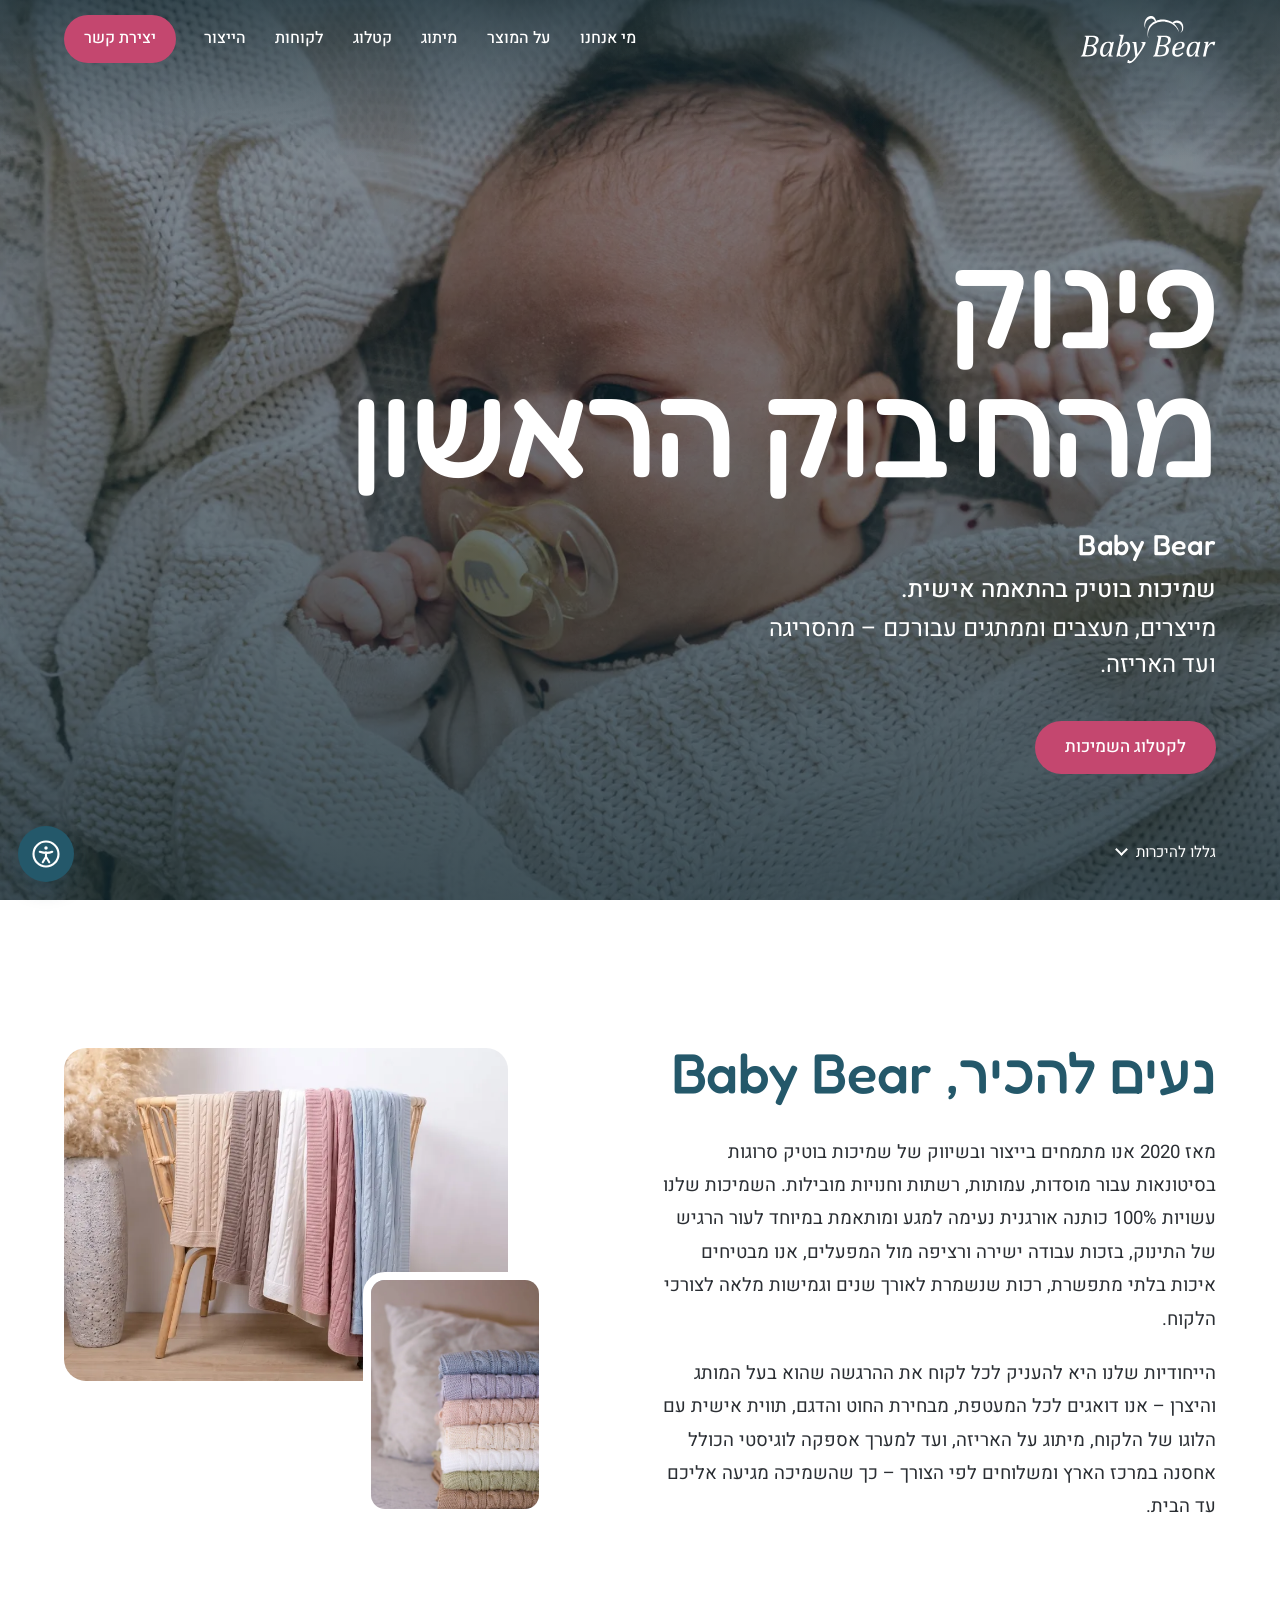
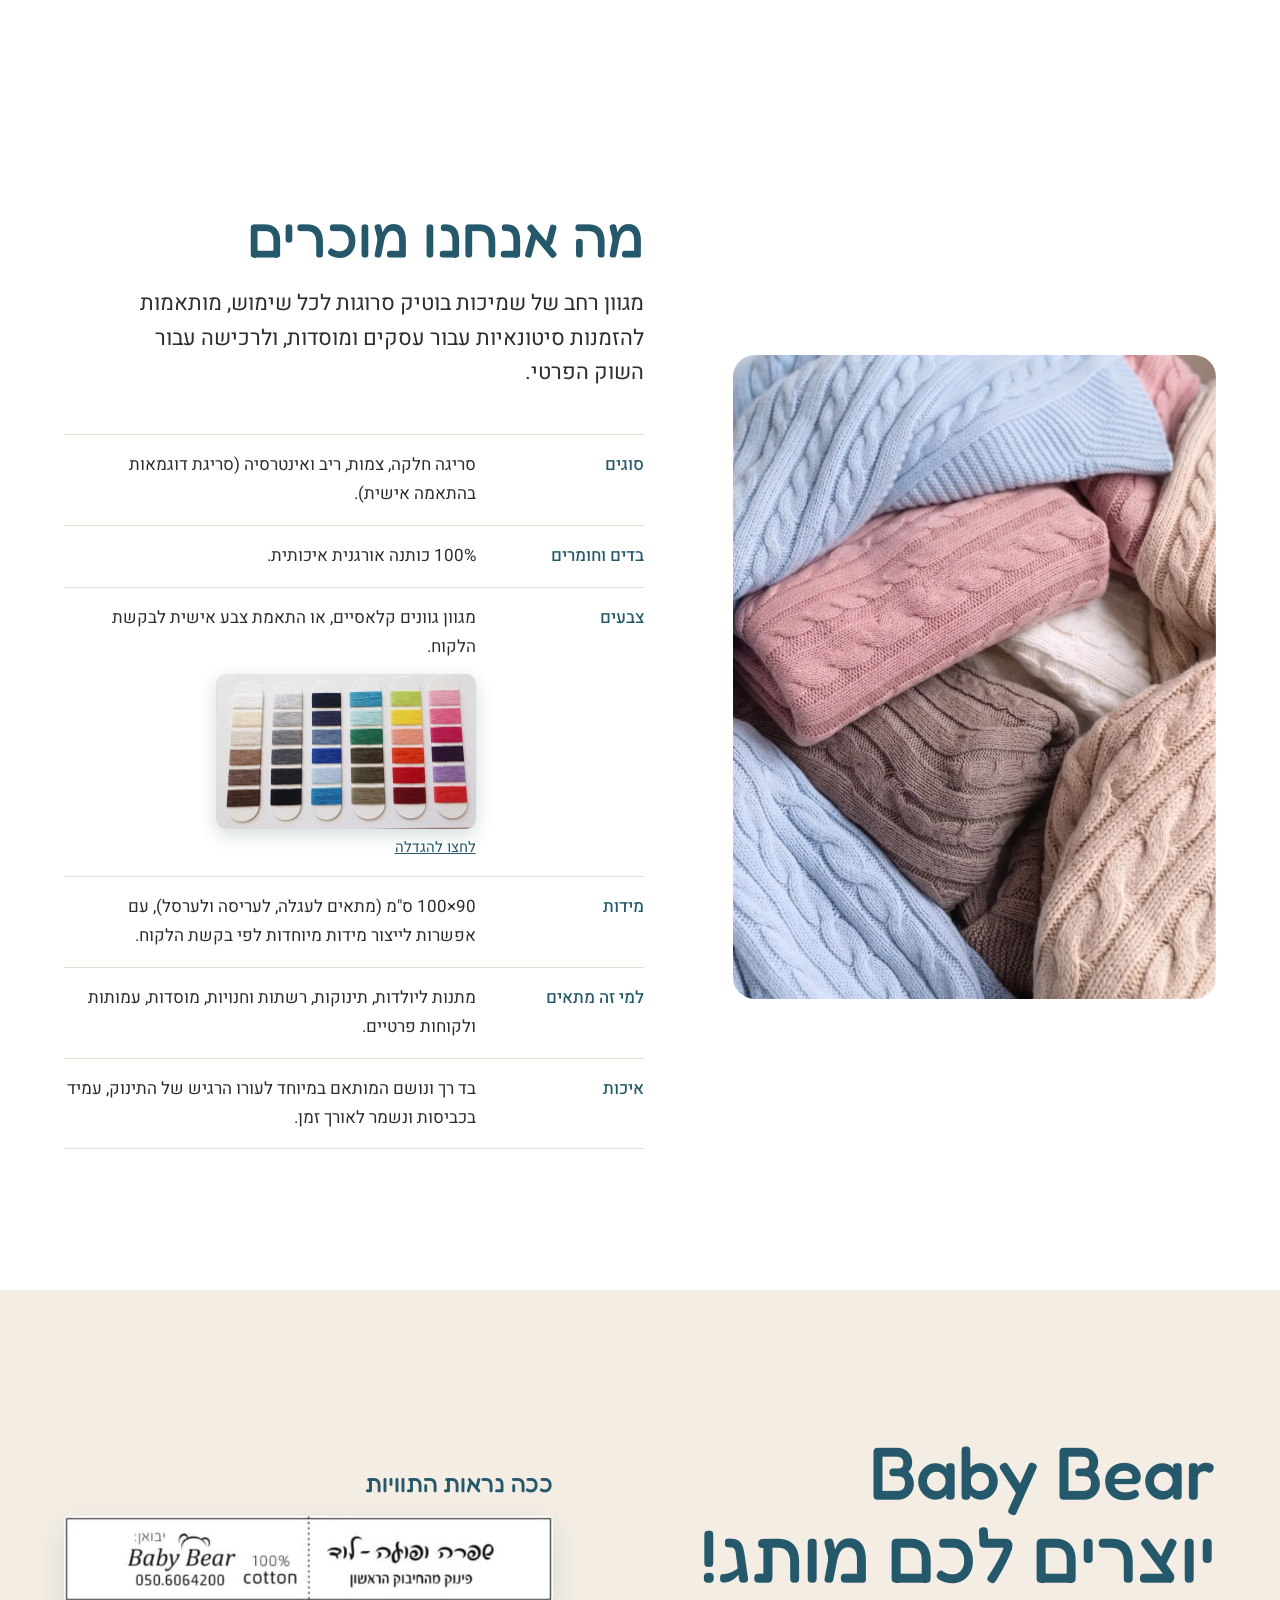
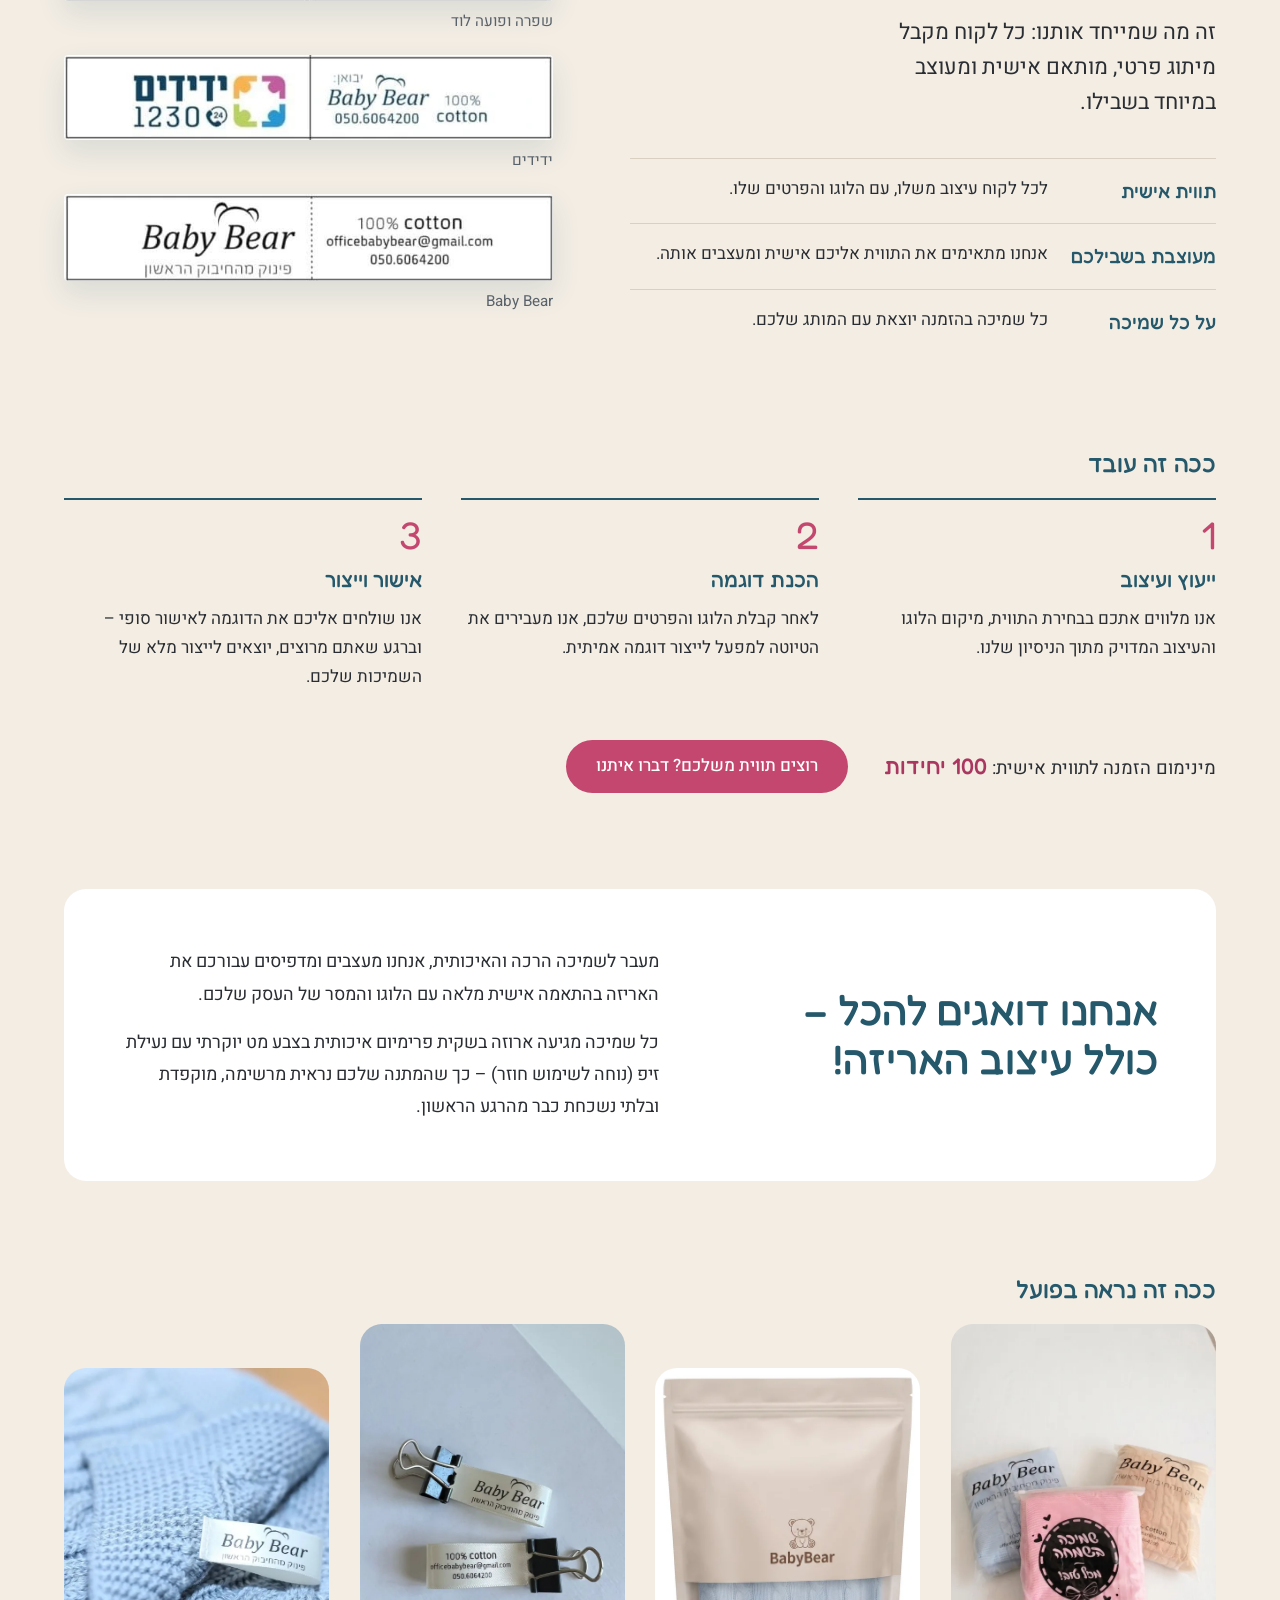
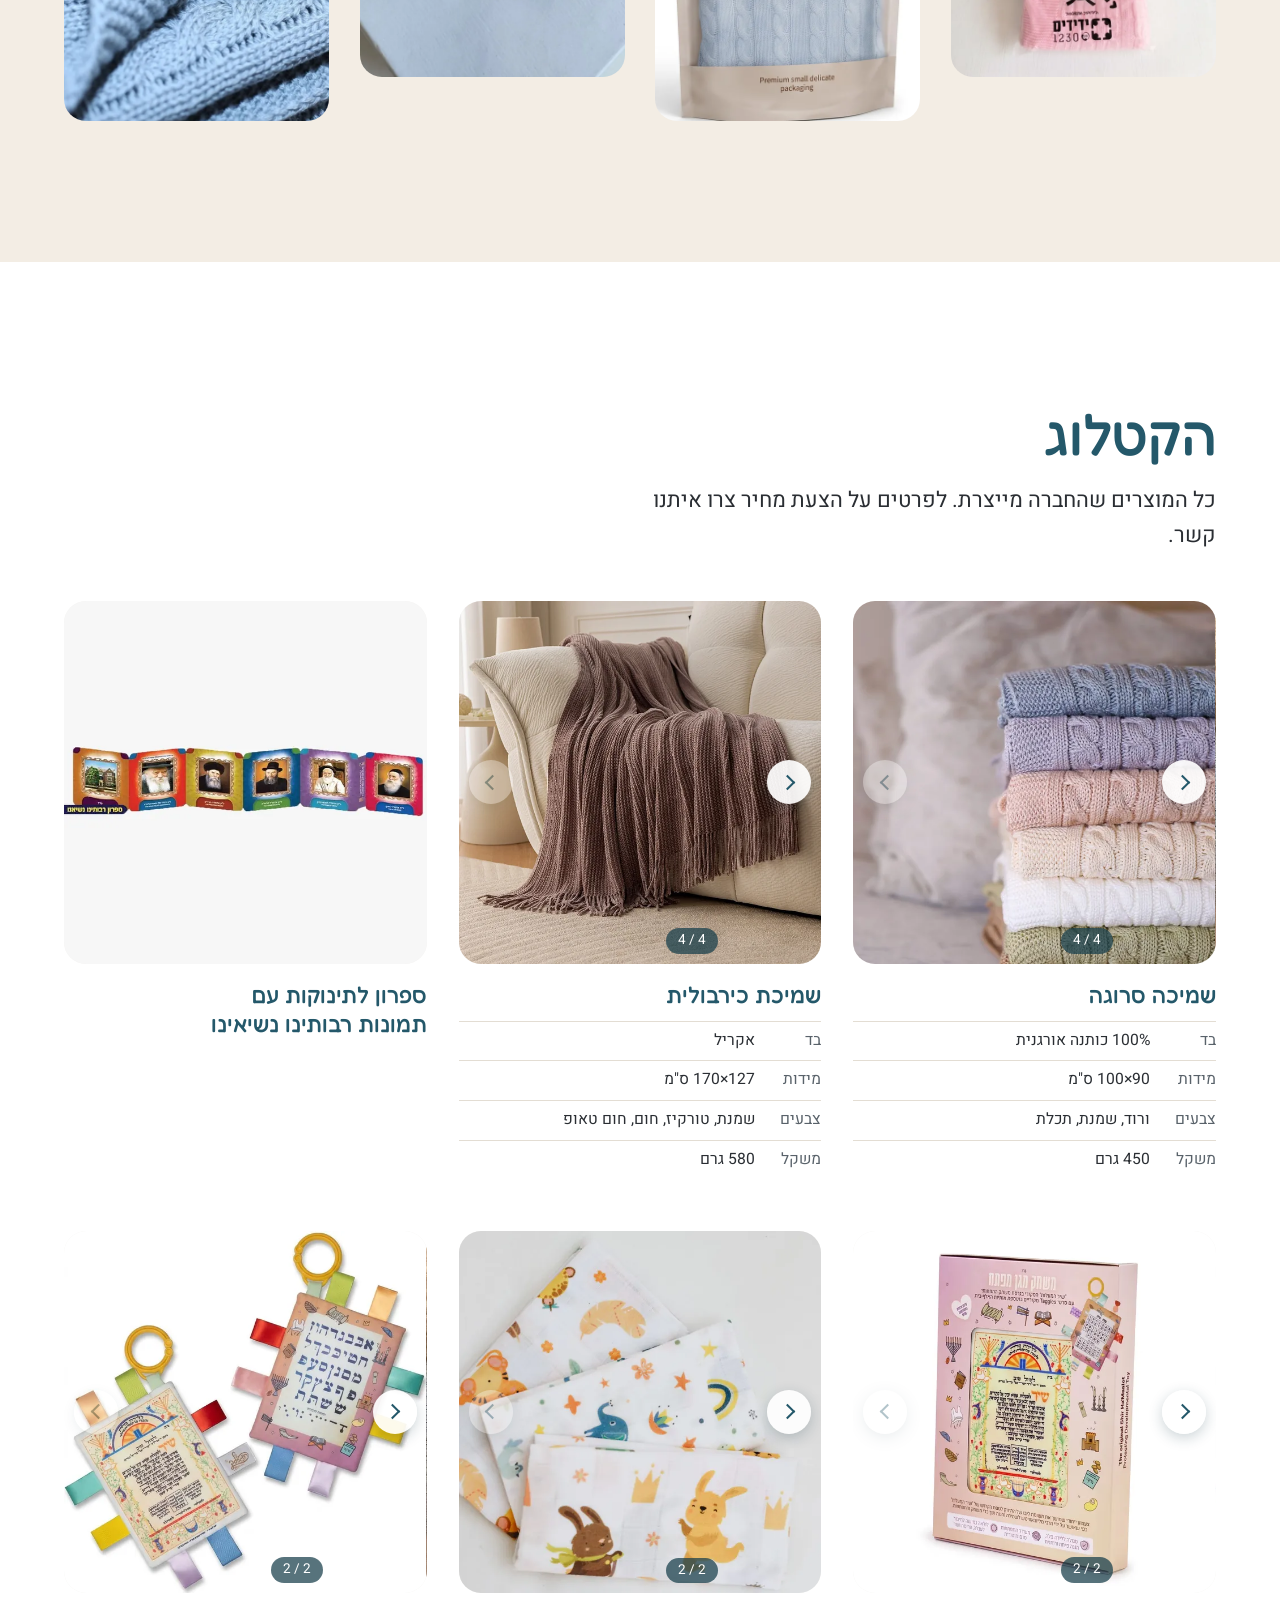
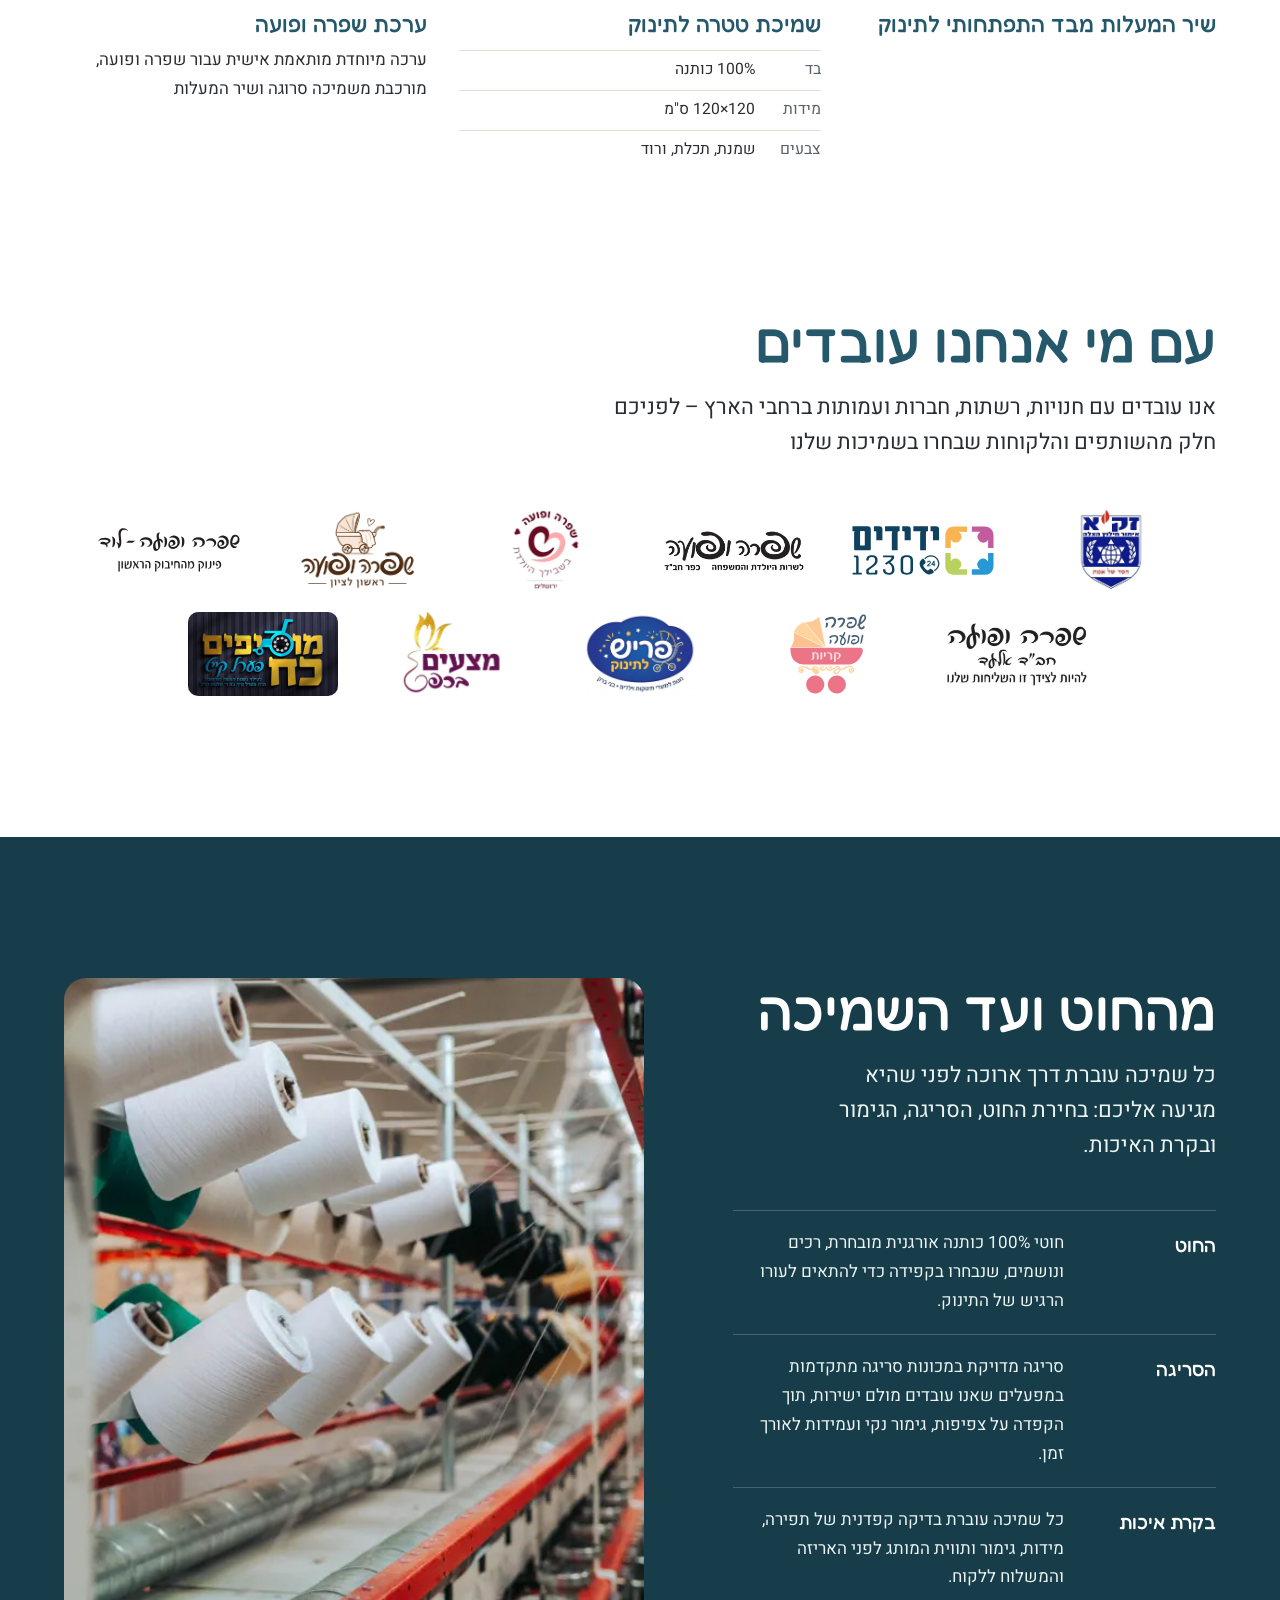
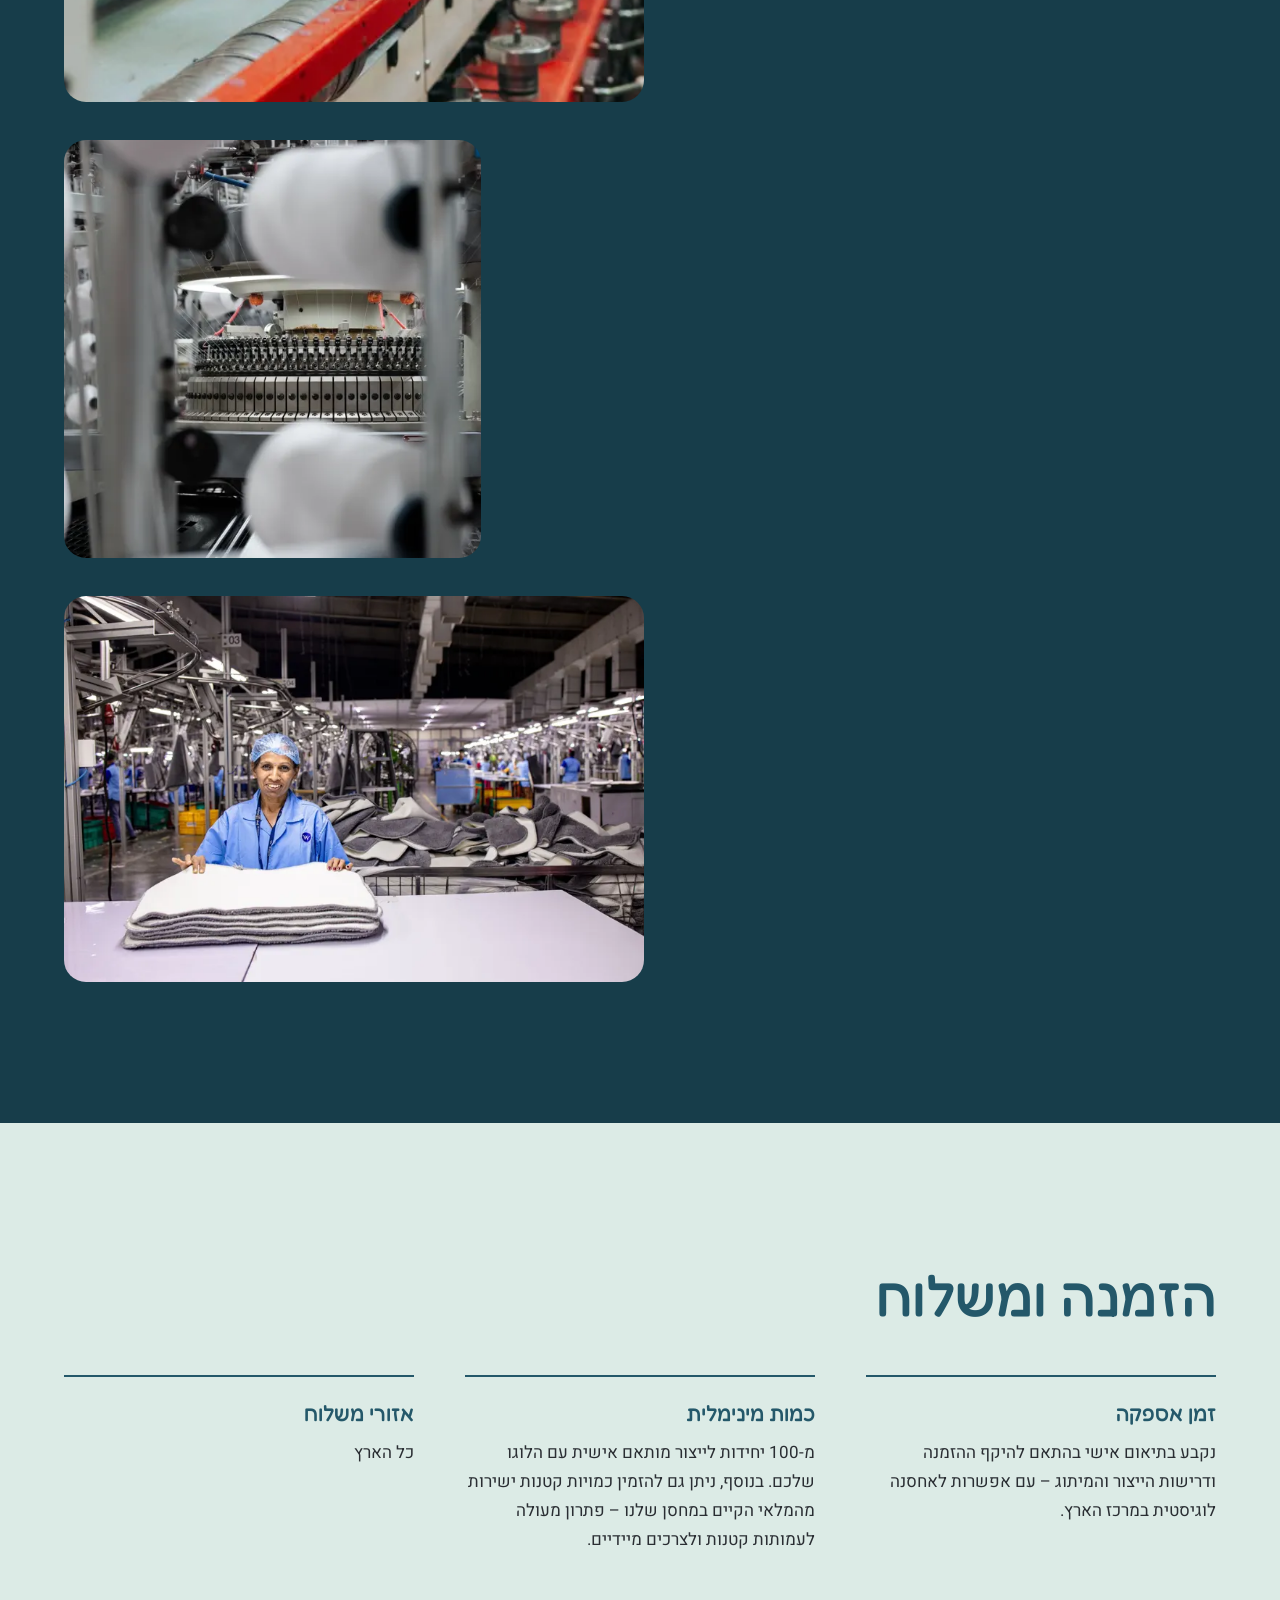
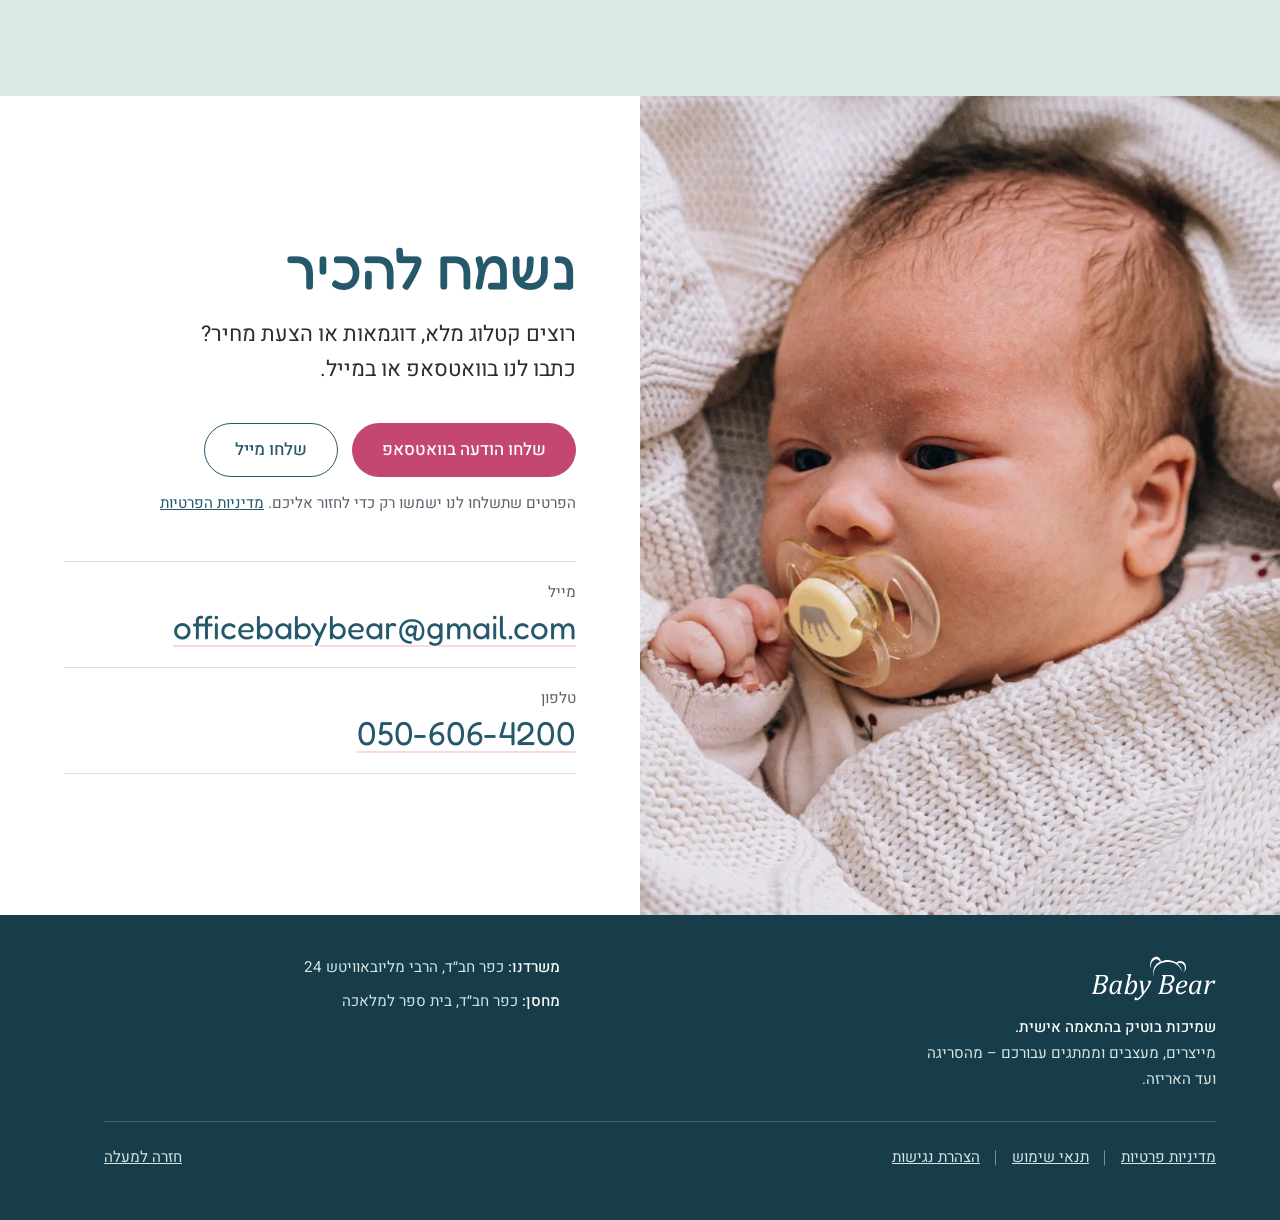
==== index.html @ db7df9fa "Auto-commit by Claude Code - 2026-11-15 11:55" ====
<!doctype html>
<html lang="he" dir="rtl">
<head>
  <meta charset="utf-8">
  <meta name="viewport" content="width=device-width, initial-scale=1">
  <title>Baby Bear | שמיכות בוטיק בהתאמה אישית</title>
  <meta name="description" content="Baby Bear. שמיכות בוטיק בהתאמה אישית. מייצרים, מעצבים וממתגים עבורכם – מהסריגה ועד האריזה.">
  <meta property="og:type" content="website">
  <meta property="og:locale" content="he_IL">
  <meta property="og:site_name" content="Baby Bear">
  <meta property="og:title" content="Baby Bear">
  <meta property="og:description" content="שמיכות בוטיק בהתאמה אישית. מייצרים, מעצבים וממתגים עבורכם – מהסריגה ועד האריזה.">
  <link rel="canonical" href="https://babybear.co.il/">
  <meta property="og:url" content="https://babybear.co.il/">
  <meta property="og:image" content="https://babybear.co.il/assets/img/og-image-white.png">
  <meta property="og:image:width" content="1200">
  <meta property="og:image:height" content="630">
  <meta property="og:image:alt" content="Baby Bear">
  <meta name="twitter:card" content="summary_large_image">
  <script type="application/ld+json">
{
  "@context": "https://schema.org",
  "@type": "Organization",
  "name": "Baby Bear",
  "description": "שמיכות בוטיק בהתאמה אישית. מייצרים, מעצבים וממתגים עבורכם – מהסריגה ועד האריזה.",
  "foundingDate": "2020",
  "email": "officebabybear@gmail.com",
  "telephone": "+972-50-606-4200",
  "address": {
    "@type": "PostalAddress",
    "streetAddress": "הרבי מליובאוויטש 24",
    "addressLocality": "כפר חב״ד",
    "addressCountry": "IL"
  }
}
  </script>
  <link rel="preconnect" href="https://fonts.googleapis.com">
  <link rel="preconnect" href="https://fonts.gstatic.com" crossorigin>
  <link href="https://fonts.googleapis.com/css2?family=Fredoka:wght@400;500;600&family=Heebo:wght@300;400;500;700&display=swap" rel="stylesheet">
  <link rel="stylesheet" href="assets/css/style.css?v=20261115a">
  <script>document.documentElement.classList.add('js');</script>
</head>

<body id="top">
  <svg width="0" height="0" style="position:absolute" aria-hidden="true" focusable="false"><symbol id="bb-logo" viewBox="46 133 618 227"><path d="M89.51 273.74C94.31 273.74 98.18 273.42 101.11 272.77C104.04 272.12 106.43 271.15 108.28 269.86C110.12 268.57 111.77 267.06 113.23 265.33C114.68 263.59 115.84 261.55 116.69 259.19C117.54 256.84 117.97 254.07 117.97 250.88C117.97 248.90 117.63 247.04 116.94 245.31C116.24 243.58 115.05 242.10 113.37 240.88C111.68 239.65 109.74 238.78 107.55 238.25C105.36 237.72 102.44 237.45 98.79 237.45C94.78 237.45 91.04 237.52 87.57 237.66L79.75 273.74ZM69.71 319.51C73.31 319.69 76.68 319.78 79.82 319.78C86.79 319.78 92.18 318.91 95.99 317.16C99.80 315.40 102.88 312.54 105.23 308.57C107.59 304.60 108.76 299.84 108.76 294.31C108.76 291.30 108.17 288.76 107.00 286.69C105.82 284.61 103.95 282.95 101.39 281.70C98.82 280.45 95.31 279.83 90.83 279.83L78.30 279.83ZM108.62 277.48C112.92 279.19 116.22 281.62 118.52 284.78C120.84 287.95 121.99 291.53 121.99 295.55C121.99 300.31 121.12 304.57 119.39 308.33C117.66 312.09 114.92 315.38 111.19 318.20C107.45 321.01 103.15 323.00 98.31 324.15C93.46 325.30 87.48 325.88 80.37 325.88L49.56 325.88L50.32 322.49C52.07 322.21 53.39 321.76 54.26 321.14C55.14 320.51 55.88 319.65 56.48 318.54C57.08 317.43 57.64 316.09 58.15 314.49C58.65 312.90 59.41 309.82 60.43 305.25L72.20 251.92C73.22 247.31 73.72 243.66 73.72 240.98C73.72 238.72 73.19 237.15 72.13 236.28C71.07 235.40 69.34 234.89 66.94 234.75L67.70 231.36L101.98 231.36C108.90 231.36 114.45 232.09 118.63 233.54C122.81 234.99 125.88 237.13 127.84 239.95C129.80 242.76 130.79 246.29 130.79 250.54C130.79 256.58 128.94 261.86 125.24 266.36C121.55 270.87 116.06 274.31 108.76 276.72Z"/><path d="M182.86 283.71C183.28 281.82 183.56 280.18 183.69 278.79C183.83 277.41 183.90 275.91 183.90 274.29C183.90 270.69 183.14 268.07 181.61 266.43C180.09 264.80 177.55 263.97 174.00 263.97C172.06 263.97 170.21 264.29 168.45 264.91C166.70 265.53 164.93 266.57 163.12 268.02C161.32 269.48 159.60 271.39 157.97 273.74C156.33 276.09 154.84 278.95 153.50 282.33C152.16 285.70 151.12 289.31 150.39 293.16C149.64 297.02 149.27 300.77 149.27 304.41C149.27 309.22 149.93 312.81 151.25 315.19C152.56 317.56 154.77 318.75 157.86 318.75C159.29 318.75 160.78 318.42 162.33 317.78C163.87 317.13 165.60 315.94 167.49 314.21C169.38 312.48 171.53 309.93 173.93 306.56C176.10 303.47 177.81 300.41 179.09 297.39C180.36 294.36 181.40 290.80 182.24 286.69ZM188.96 263.07L195.33 258.50L199.76 259.61L189.16 306.63C188.51 309.40 188.08 311.54 187.85 313.04C187.62 314.54 187.50 315.77 187.50 316.75C187.50 318.63 188.03 320.01 189.09 320.86C190.15 321.71 192.18 322.26 195.18 322.49L194.56 325.88L174.76 325.88L179.12 308.50L178.22 308.22C173.79 314.69 169.59 319.42 165.62 322.42C161.65 325.42 157.45 326.92 153.01 326.92C147.94 326.92 144.00 325.01 141.21 321.17C138.41 317.34 137.02 311.97 137.02 305.04C137.02 300.61 137.53 296.16 138.54 291.71C139.56 287.26 141.09 283.03 143.15 279.03C145.20 275.04 147.66 271.52 150.52 268.48C153.39 265.43 156.69 263.00 160.46 261.21C164.22 259.40 168.32 258.50 172.75 258.50C175.61 258.50 178.34 258.84 180.92 259.51C183.51 260.18 186.18 261.37 188.96 263.07"/><path d="M228.01 301.78C227.55 303.86 227.26 305.63 227.14 307.08C227.03 308.53 226.97 309.91 226.97 311.20C226.97 314.85 227.77 317.48 229.36 319.10C230.96 320.71 233.60 321.52 237.29 321.52C239.69 321.52 241.89 321.05 243.87 320.13C245.85 319.21 247.74 317.86 249.51 316.08C251.29 314.30 252.91 312.15 254.36 309.61C255.81 307.07 257.10 304.17 258.20 300.92C259.31 297.66 260.15 294.29 260.73 290.81C261.31 287.32 261.60 284.08 261.60 281.08C261.60 276.28 260.92 272.68 259.55 270.28C258.19 267.88 256.01 266.67 253.01 266.67C250.79 266.67 248.61 267.38 246.47 268.78C244.32 270.19 241.93 272.53 239.30 275.78C236.67 279.03 234.52 282.37 232.86 285.79C231.20 289.21 229.79 293.56 228.63 298.88ZM221.92 322.49L215.54 326.99L211.11 325.88L229.05 246.73C229.32 245.58 229.66 243.92 230.05 241.74C230.45 239.57 230.64 237.82 230.64 236.48C230.64 234.54 230.05 233.19 228.88 232.40C227.70 231.61 225.59 231.18 222.54 231.08L223.37 227.48L240.90 226.86L244.91 226.86L232.72 275.33L233.62 275.61C238.10 269.60 242.30 265.27 246.23 262.59C250.15 259.92 254.07 258.58 258.00 258.58C263.03 258.58 266.94 260.49 269.73 264.32C272.53 268.15 273.92 273.55 273.92 280.53C273.92 285.51 273.24 290.52 271.88 295.55C270.52 300.59 268.63 305.13 266.20 309.19C263.78 313.26 261.08 316.59 258.10 319.20C255.12 321.81 251.98 323.76 248.68 325.05C245.38 326.34 241.91 326.99 238.26 326.99C232.12 326.99 226.67 325.49 221.92 322.49"/><path d="M290.75 274.78C290.29 271.27 289.85 268.83 289.44 267.47C289.02 266.11 288.35 265.07 287.43 264.36C286.50 263.64 285.00 263.21 282.93 263.07L283.69 259.68L301.49 259.68L306.75 314.73C322.36 293.41 330.15 278.12 330.15 268.89C330.15 266.72 329.69 265.24 328.77 264.46C327.85 263.68 326.28 263.21 324.06 263.07L324.75 259.68L342.62 259.68L344.49 263.14C342.04 269.56 338.92 276.21 335.11 283.08C331.30 289.97 326.63 297.49 321.12 305.66C315.60 313.83 309.47 322.33 302.74 331.15C297.56 337.93 293.23 343.05 289.72 346.52C286.99 349.15 284.48 351.14 282.20 352.51C279.91 353.87 277.70 354.84 275.55 355.41C273.41 355.99 271.13 356.29 268.73 356.29C267.49 356.29 266.08 356.15 264.51 355.90C262.94 355.64 261.60 355.31 260.49 354.90L263.47 341.95L268.87 341.95C268.92 343.52 269.28 344.77 269.98 345.69C270.67 346.61 271.69 347.07 273.03 347.07C274.50 347.07 275.77 346.92 276.83 346.62C277.89 346.32 279.01 345.83 280.19 345.13C281.37 344.44 282.80 343.33 284.48 341.81C286.17 340.28 288.07 338.26 290.20 335.75C292.32 333.23 294.70 330.20 297.33 326.65Z"/><path d="M417.27 273.74C422.07 273.74 425.94 273.42 428.87 272.77C431.80 272.12 434.19 271.15 436.04 269.86C437.88 268.57 439.53 267.06 440.99 265.33C442.44 263.59 443.59 261.55 444.45 259.19C445.30 256.84 445.73 254.07 445.73 250.88C445.73 248.90 445.39 247.04 444.69 245.31C443.99 243.58 442.81 242.10 441.13 240.88C439.44 239.65 437.50 238.78 435.31 238.25C433.12 237.72 430.20 237.45 426.55 237.45C422.53 237.45 418.79 237.52 415.33 237.66L407.50 273.74ZM397.47 319.51C401.06 319.69 404.43 319.78 407.58 319.78C414.54 319.78 419.94 318.91 423.74 317.16C427.55 315.40 430.63 312.54 432.99 308.57C435.34 304.60 436.52 299.84 436.52 294.31C436.52 291.30 435.93 288.76 434.75 286.69C433.57 284.61 431.71 282.95 429.15 281.70C426.58 280.45 423.06 279.83 418.58 279.83L406.05 279.83ZM436.38 277.48C440.67 279.19 443.98 281.62 446.28 284.78C448.59 287.95 449.74 291.53 449.74 295.55C449.74 300.31 448.88 304.57 447.15 308.33C445.42 312.09 442.68 315.38 438.94 318.20C435.21 321.01 430.91 323.00 426.06 324.15C421.21 325.30 415.24 325.88 408.13 325.88L377.31 325.88L378.08 322.49C379.83 322.21 381.14 321.76 382.02 321.14C382.90 320.51 383.63 319.65 384.24 318.54C384.84 317.43 385.39 316.09 385.90 314.49C386.41 312.90 387.17 309.82 388.19 305.25L399.96 251.92C400.97 247.31 401.48 243.66 401.48 240.98C401.48 238.72 400.95 237.15 399.89 236.28C398.82 235.40 397.09 234.89 394.70 234.75L395.46 231.36L429.73 231.36C436.66 231.36 442.21 232.09 446.39 233.54C450.56 234.99 453.64 237.13 455.60 239.95C457.56 242.76 458.54 246.29 458.54 250.54C458.54 256.58 456.69 261.86 453.00 266.36C449.31 270.87 443.81 274.31 436.52 276.72Z"/><path d="M478.48 290.15C482.73 290.10 486.46 289.86 489.67 289.42C492.88 288.99 495.63 288.38 497.94 287.62C500.26 286.86 502.17 285.95 503.69 284.89C505.21 283.83 506.43 282.66 507.33 281.39C508.23 280.12 508.85 278.78 509.20 277.38C509.54 275.96 509.72 274.50 509.72 272.97C509.72 270.16 509.06 267.96 507.74 266.36C506.43 264.77 504.47 263.97 501.89 263.97C498.66 263.97 495.49 265.14 492.37 267.47C489.25 269.80 486.51 272.94 484.13 276.89C481.75 280.84 479.87 285.26 478.48 290.15M515.32 312.10C511.91 315.84 508.63 318.79 505.49 320.97C502.35 323.14 499.21 324.68 496.08 325.61C492.93 326.53 489.47 326.99 485.68 326.99C482.04 326.99 478.90 326.40 476.27 325.22C473.64 324.05 471.46 322.43 469.73 320.38C467.99 318.32 466.71 315.88 465.88 313.04C465.05 310.20 464.64 307.11 464.64 303.79C464.64 298.86 465.53 293.56 467.30 287.90C469.08 282.24 471.77 277.16 475.37 272.67C478.97 268.17 483.29 264.68 488.32 262.21C493.35 259.74 498.70 258.51 504.38 258.51C509.97 258.51 514.16 259.63 516.95 261.90C519.74 264.16 521.14 267.69 521.14 272.49C521.14 280.34 517.46 286.23 510.10 290.15C502.73 294.08 491.80 296.03 477.30 296.03C476.75 298.81 476.48 301.81 476.48 305.04C476.48 309.88 477.42 313.40 479.32 315.60C481.21 317.79 484.30 318.89 488.60 318.89C492.84 318.89 496.70 317.97 500.16 316.12C503.63 314.28 507.25 311.43 511.04 307.60Z"/><path d="M575.43 283.71C575.85 281.82 576.13 280.18 576.26 278.79C576.40 277.41 576.47 275.91 576.47 274.29C576.47 270.69 575.71 268.07 574.19 266.43C572.66 264.80 570.12 263.97 566.57 263.97C564.63 263.97 562.78 264.29 561.02 264.91C559.27 265.53 557.50 266.57 555.69 268.02C553.89 269.48 552.17 271.39 550.54 273.74C548.90 276.09 547.41 278.95 546.07 282.33C544.73 285.70 543.69 289.31 542.96 293.16C542.21 297.02 541.84 300.77 541.84 304.41C541.84 309.22 542.50 312.81 543.82 315.19C545.13 317.56 547.34 318.75 550.43 318.75C551.86 318.75 553.35 318.42 554.90 317.78C556.44 317.13 558.17 315.94 560.06 314.21C561.95 312.48 564.10 309.93 566.50 306.56C568.67 303.47 570.38 300.41 571.66 297.39C572.93 294.36 573.97 290.80 574.81 286.69ZM581.53 263.07L587.90 258.50L592.33 259.61L581.73 306.63C581.08 309.40 580.65 311.54 580.42 313.04C580.19 314.54 580.07 315.77 580.07 316.75C580.07 318.63 580.60 320.01 581.66 320.86C582.72 321.71 584.75 322.26 587.75 322.49L587.13 325.88L567.33 325.88L571.69 308.50L570.79 308.22C566.36 314.69 562.16 319.42 558.19 322.42C554.22 325.42 550.02 326.92 545.58 326.92C540.51 326.92 536.57 325.01 533.78 321.17C530.98 317.34 529.59 311.97 529.59 305.04C529.59 300.61 530.10 296.16 531.11 291.71C532.13 287.26 533.66 283.03 535.72 279.03C537.77 275.04 540.23 271.52 543.09 268.48C545.96 265.43 549.26 263.00 553.03 261.21C556.79 259.40 560.89 258.50 565.32 258.50C568.18 258.50 570.91 258.84 573.49 259.51C576.08 260.18 578.75 261.37 581.53 263.07"/><path d="M625.91 259.06L630.07 259.06L625.22 276.09L626.05 276.37C630.44 270.32 634.72 265.85 638.90 262.93C643.08 260.03 647.38 258.58 651.81 258.58C655.19 258.58 658.00 258.82 660.27 259.33L656.93 274.84L649.80 274.84C649.44 272.45 648.86 270.62 648.08 269.37C647.29 268.13 646.07 267.51 644.41 267.51C642.60 267.51 640.52 268.43 638.17 270.27C635.81 272.12 633.41 274.66 630.97 277.89C628.52 281.12 626.69 284.10 625.46 286.82C624.24 289.55 623.30 292.57 622.66 295.90L616.36 325.88L604.38 325.88L614.91 278.59C615.87 274.25 616.36 270.94 616.36 268.68C616.36 267.39 616.15 266.39 615.74 265.67C615.32 264.95 614.65 264.42 613.73 264.08C612.80 263.73 611.24 263.49 609.02 263.35L609.78 259.68Z"/><path d="M356.04 240.41C356.04 240.41 332.89 172.78 412.20 158.36C412.20 158.36 464.47 150.95 488.95 196.20C488.95 196.20 495.78 208.15 495.59 215.74C495.59 215.74 481.17 171.15 432.22 167.92C432.22 167.92 396.16 162.04 369.98 188.99C369.98 188.99 349.47 209.29 356.04 240.41"/><path d="M345.31 202.08C345.31 202.08 335.91 186.92 346.86 167.17C346.86 167.17 368.72 136.92 386.90 166.08L391.80 165.65C391.80 165.65 388.63 143.45 370.95 141.55C370.95 141.55 352.91 139.84 344.27 157.12C344.27 157.12 329.94 181.59 345.31 202.08"/><path d="M466.18 171.79C466.18 171.79 481.17 155.40 502.61 167.17C502.61 167.17 519.69 178.17 513.81 205.11C513.81 205.11 506.97 217.83 498.81 220.30C498.81 220.30 514.56 211.38 507.35 187.09C507.35 187.09 501.82 173.64 484.58 172.67C484.58 172.67 472.44 174.57 472.25 177.79Z"/></symbol></svg>

  <a class="skip" href="#main">דילוג לתוכן</a>

  <header class="site-header">
    <a class="brand" href="#top" aria-label="Baby Bear, חזרה לראש הדף">
      <!-- הלוגו נלקח מהקובץ "לוגו שקית.pdf". עותק נפרד שלו: assets/img/logo.svg -->
      <svg class="brand-logo" viewBox="0 0 618 227" aria-hidden="true" focusable="false"><use href="#bb-logo"/></svg>
    </a>
    <button class="nav-toggle" type="button" aria-expanded="false" aria-controls="site-nav">
      <span class="nav-toggle-bars" aria-hidden="true"></span>
      <span class="nav-toggle-label">תפריט</span>
    </button>
    <nav class="site-nav" id="site-nav" aria-label="ניווט ראשי">
      <a href="#about">מי אנחנו</a>
      <a href="#blankets">על המוצר</a>
      <a href="#branding">מיתוג</a>
      <a href="#catalog">קטלוג</a>
      <a href="#clients">לקוחות</a>
      <a href="#making">הייצור</a>
      <a class="nav-cta" href="#contact">יצירת קשר</a>
    </nav>
  </header>

  <main id="main">

    <!-- פתיחה -->
    <section class="hero" aria-label="פתיחה">
      <video class="hero-media" muted loop playsinline preload="metadata"
             poster="assets/img/baby-1600.webp" aria-hidden="true" tabindex="-1">
        <source src="assets/video/hero-baby-4.mp4" type="video/mp4">
      </video>
      <div class="hero-shade" aria-hidden="true"></div>

      <div class="hero-copy">
        <h1 class="hero-title">
          <span class="hero-line">פינוק</span>
          <span class="hero-line">מהחיבוק הראשון</span>
        </h1>
        <p class="hero-sub"><span class="hero-brand">Baby Bear</span><span class="hero-tag">שמיכות בוטיק בהתאמה אישית.</span> מייצרים, מעצבים וממתגים עבורכם – מהסריגה ועד האריזה.</p>
        <div class="hero-actions">
          <a class="btn btn-solid" href="#catalog">לקטלוג השמיכות</a>
        </div>
      </div>

      <a class="hero-scroll" href="#about">גללו להיכרות</a>
    </section>

    <!-- מי אנחנו -->
    <section class="about section" id="about">
      <div class="about-text reveal">
        <h2>נעים להכיר, Baby Bear</h2>
        <p class="about-copy">מאז 2020 אנו מתמחים בייצור ובשיווק של שמיכות בוטיק סרוגות בסיטונאות עבור מוסדות, עמותות, רשתות וחנויות מובילות. השמיכות שלנו עשויות 100% כותנה אורגנית נעימה למגע ומותאמת במיוחד לעור הרגיש של התינוק, בזכות עבודה ישירה ורציפה מול המפעלים, אנו מבטיחים איכות בלתי מתפשרת, רכות שנשמרת לאורך שנים וגמישות מלאה לצורכי הלקוח.</p>
        <p class="about-copy">הייחודיות שלנו היא להעניק לכל לקוח את ההרגשה שהוא בעל המותג והיצרן – אנו דואגים לכל המעטפת, מבחירת החוט והדגם, תווית אישית עם הלוגו של הלקוח, מיתוג על האריזה, ועד למערך אספקה לוגיסטי הכולל אחסנה במרכז הארץ ומשלוחים לפי הצורך – כך שהשמיכה מגיעה אליכם עד הבית.</p>
      </div>

      <div class="about-photos reveal">
        <img class="about-photo-a" src="assets/img/about-rack-800.webp"
             srcset="assets/img/about-rack-800.webp 800w, assets/img/about-rack-1600.webp 1600w"
             sizes="(min-width: 900px) 40vw, 90vw" width="800" height="598" loading="lazy"
             alt="שמיכות סרוגות בצבעי פסטל תלויות על מתלה במבוק">
        <img class="about-photo-b" src="assets/img/about-stack-800.webp"
             srcset="assets/img/about-stack-800.webp 800w, assets/img/about-stack-1600.webp 960w"
             sizes="(min-width: 900px) 16vw, 38vw" width="800" height="1200" loading="lazy"
             alt="ערימת שמיכות סרוגות בדוגמת צמות בגווני כחול, סגול, ורוד, שמנת ולבן">
      </div>
    </section>

    <!-- השמיכות -->
    <section class="blankets section" id="blankets">
      <div class="blankets-photo reveal">
        <img src="assets/img/blankets-closeup-800.webp"
             srcset="assets/img/blankets-closeup-800.webp 800w, assets/img/blankets-closeup-1500.webp 1500w"
             sizes="(min-width: 900px) 40vw, 90vw" width="800" height="1071" loading="lazy"
             alt="תקריב של שמיכות סרוגות בדוגמת צמות בגווני תכלת, ורוד, חום ושמנת">
      </div>

      <div class="blankets-text reveal">
        <h2>מה אנחנו מוכרים</h2>
        <p class="lead">מגוון רחב של שמיכות בוטיק סרוגות לכל שימוש, מותאמות להזמנות סיטונאיות עבור עסקים ומוסדות, ולרכישה עבור השוק הפרטי.</p>
        <dl class="spec">
          <div><dt>סוגים</dt><dd>סריגה חלקה, צמות, ריב ואינטרסיה (סריגת דוגמאות בהתאמה אישית).</dd></div>
          <div><dt>בדים וחומרים</dt><dd>100% כותנה אורגנית איכותית.</dd></div>
          <div><dt>צבעים</dt><dd>מגוון גוונים קלאסיים, או התאמת צבע אישית לבקשת הלקוח.
            <a class="color-chart" href="assets/img/colors-chart-1400.webp" target="_blank" rel="noopener">
              <img src="assets/img/colors-chart-520.webp" width="520" height="311" loading="lazy" alt="לוח דוגמיות חוט בשלושים גוונים: חום, בז׳ ולבן, שחור ואפור, גווני כחול, ירוק וטורקיז, אדום, כתום, צהוב וורוד, סגול">
              <span>לחצו להגדלה</span>
            </a>
          </dd></div>
          <div><dt>מידות</dt><dd>90×100 ס"מ (מתאים לעגלה, לעריסה ולערסל), עם אפשרות לייצור מידות מיוחדות לפי בקשת הלקוח.</dd></div>
          <div><dt>למי זה מתאים</dt><dd>מתנות ליולדות, תינוקות, רשתות וחנויות, מוסדות, עמותות ולקוחות פרטיים.</dd></div>
          <div><dt>איכות</dt><dd>בד רך ונושם המותאם במיוחד לעורו הרגיש של התינוק, עמיד בכביסות ונשמר לאורך זמן.</dd></div>
        </dl>
      </div>
    </section>

    <!-- מיתוג -->
    <section class="branding" id="branding">
      <div class="branding-inner">
        <div class="branding-text reveal">
          <h2>Baby Bear יוצרים לכם מותג!</h2>
          <p class="lead">זה מה שמייחד אותנו: כל לקוח מקבל מיתוג פרטי, מותאם אישית ומעוצב במיוחד בשבילו.</p>
          <ul class="branding-points">
            <li><strong>תווית אישית</strong><span>לכל לקוח עיצוב משלו, עם הלוגו והפרטים שלו.</span></li>
            <li><strong>מעוצבת בשבילכם</strong><span>אנחנו מתאימים את התווית אליכם אישית ומעצבים אותה.</span></li>
            <li><strong>על כל שמיכה</strong><span>כל שמיכה בהזמנה יוצאת עם המותג שלכם.</span></li>
          </ul>
        </div>

        <div class="branding-designs reveal">
          <h3>ככה נראות התוויות</h3>
          <ul>
            <li><figure>
              <img src="assets/img/branding/label-lod.webp" width="627" height="109" loading="lazy"
                   alt="עיצוב תווית: בצד אחד הלוגו של שפרה ופועה לוד, ובצד השני Baby Bear עם פרטי הקשר">
              <figcaption>שפרה ופועה לוד</figcaption>
            </figure></li>
            <li><figure>
              <img src="assets/img/branding/label-yedidim.webp" width="627" height="110" loading="lazy"
                   alt="עיצוב תווית: בצד אחד הלוגו של ידידים, ובצד השני Baby Bear עם פרטי הקשר">
              <figcaption>ידידים</figcaption>
            </figure></li>
            <li><figure>
              <img src="assets/img/branding/label-babybear.webp" width="632" height="112" loading="lazy"
                   alt="עיצוב תווית של Baby Bear עם הסלוגן פינוק מהחיבוק הראשון">
              <figcaption>Baby Bear</figcaption>
            </figure></li>
          </ul>
        </div>
      </div>

      <div class="branding-process reveal">
        <h3>ככה זה עובד</h3>
        <ol class="process-steps">
          <li><strong>ייעוץ ועיצוב</strong><span>אנו מלווים אתכם בבחירת התווית, מיקום הלוגו והעיצוב המדויק מתוך הניסיון שלנו.</span></li>
          <li><strong>הכנת דוגמה</strong><span>לאחר קבלת הלוגו והפרטים שלכם, אנו מעבירים את הטיוטה למפעל לייצור דוגמה אמיתית.</span></li>
          <li><strong>אישור וייצור</strong><span>אנו שולחים אליכם את הדוגמה לאישור סופי – וברגע שאתם מרוצים, יוצאים לייצור מלא של השמיכות שלכם.</span></li>
        </ol>
        <div class="process-cta">
          <p class="process-min">מינימום הזמנה לתווית אישית: <strong>100 יחידות</strong></p>
          <a class="btn btn-solid" href="https://wa.me/972506064200?text=%D7%A9%D7%9C%D7%95%D7%9D%2C%20%D7%90%D7%A9%D7%9E%D7%97%20%D7%9C%D7%A9%D7%9E%D7%95%D7%A2%20%D7%A2%D7%9C%20%D7%9E%D7%99%D7%AA%D7%95%D7%92%20%D7%90%D7%99%D7%A9%D7%99%20%28%D7%AA%D7%95%D7%95%D7%99%D7%AA%20%D7%9E%D7%A9%D7%9C%D7%A0%D7%95%29%20%D7%9C%D7%A9%D7%9E%D7%99%D7%9B%D7%95%D7%AA." target="_blank" rel="noopener">רוצים תווית משלכם? דברו איתנו</a>
        </div>
      </div>

      <div class="branding-packaging reveal">
        <div class="packaging-panel">
          <h3>אנחנו דואגים להכל – כולל עיצוב האריזה!</h3>
          <div>
          <p>מעבר לשמיכה הרכה והאיכותית, אנחנו מעצבים ומדפיסים עבורכם את האריזה בהתאמה אישית מלאה עם הלוגו והמסר של העסק שלכם.</p>
          <p>כל שמיכה מגיעה ארוזה בשקית פרימיום איכותית בצבע מט יוקרתי עם נעילת זיפ (נוחה לשימוש חוזר) – כך שהמתנה שלכם נראית מרשימה, מוקפדת ובלתי נשכחת כבר מהרגע הראשון.</p>
          </div>
        </div>
      </div>

      <div class="branding-photos reveal">
        <h3>ככה זה נראה בפועל</h3>
        <ul>
          <li><img src="assets/img/branding/photo-packaging-600.webp"
                   srcset="assets/img/branding/photo-packaging-600.webp 600w, assets/img/branding/photo-packaging-1000.webp 1000w"
                   sizes="(min-width: 900px) 30vw, 50vw" width="600" height="800" loading="lazy"
                   alt="שלוש שמיכות ארוזות בשקיות זיפ מט: שתיים עם הדפס Baby Bear, ואחת עם עיצוב אישי של ידידים"></li>
          <li><img src="assets/img/branding/packaging-mockup-600.webp"
                   srcset="assets/img/branding/packaging-mockup-600.webp 600w, assets/img/branding/packaging-mockup-900.webp 900w"
                   sizes="(min-width: 900px) 22vw, 50vw" width="600" height="730" loading="lazy"
                   alt="הדמיה של שקית אריזה מט בצבע בז׳ עם חלון שקוף ולוגו דובי, ובתוכה שמיכה סרוגה בצבע תכלת"></li>
          <li><img src="assets/img/branding/photo-clips-600.webp"
                   srcset="assets/img/branding/photo-clips-600.webp 600w, assets/img/branding/photo-clips-1000.webp 1000w"
                   sizes="(min-width: 900px) 30vw, 50vw" width="600" height="800" loading="lazy"
                   alt="שתי תוויות Baby Bear מקופלות, מוחזקות בקלמרים על משטח לבן"></li>
          <li><img src="assets/img/branding/photo-blue-600.webp"
                   srcset="assets/img/branding/photo-blue-600.webp 600w, assets/img/branding/photo-blue-1026.webp 1026w"
                   sizes="(min-width: 900px) 30vw, 100vw" width="600" height="915" loading="lazy"
                   alt="תווית Baby Bear עם הסלוגן פינוק מהחיבוק הראשון על שמיכה סרוגה בצבע תכלת"></li>
        </ul>
      </div>
    </section>

    <!-- קטלוג -->
    <section class="catalog section" id="catalog">
      <div class="catalog-head reveal">
        <h2>הקטלוג</h2>
        <p class="lead">כל המוצרים שהחברה מייצרת. לפרטים על הצעת מחיר צרו איתנו קשר.</p>
      </div>
      <ul class="catalog-grid"></ul>
      <noscript><p>כדי לראות את הקטלוג יש להפעיל JavaScript בדפדפן.</p></noscript>
    </section>

    <!-- לקוחות -->
    <section class="clients section" id="clients">
      <div class="clients-head reveal">
        <h2>עם מי אנחנו עובדים</h2>
        <p class="lead">אנו עובדים עם חנויות, רשתות, חברות ועמותות ברחבי הארץ – לפניכם חלק מהשותפים והלקוחות שבחרו בשמיכות שלנו</p>
      </div>
      <ul class="client-logos reveal" aria-label="לקוחות">
        <li><img src="assets/img/clients/zaka.webp" alt="זק״א איתור חילוץ והצלה" width="287" height="360" loading="lazy"></li>
        <li><img src="assets/img/clients/yedidim.svg" alt="ידידים" width="400" height="152" loading="lazy"></li>
        <li><img src="assets/img/clients/kfar-chabad.webp" alt="שפרה ופועה כפר חב״ד" width="560" height="181" loading="lazy"></li>
        <li><img src="assets/img/clients/jerusalem-heart.webp" alt="שפרה ופועה ירושלים" width="304" height="360" loading="lazy"></li>
        <li><img src="assets/img/clients/rishon.webp" alt="שפרה ופועה ראשון לציון" width="522" height="360" loading="lazy"></li>
        <li><img src="assets/img/clients/lod.svg" alt="שפרה ופועה לוד" width="400" height="138" loading="lazy"></li>
        <li><img src="assets/img/clients/elad.webp" alt="שפרה ופועה חב״ד אלעד" width="560" height="272" loading="lazy"></li>
        <li><img src="assets/img/clients/kiryot.svg" alt="שפרה ופועה קריות" width="384" height="400" loading="lazy"></li>
        <li><img src="assets/img/clients/frish.webp" alt="פריש לתינוק, חנות למוצרי תינוקות וילדים בבני ברק" width="485" height="360" loading="lazy"></li>
        <li><img src="assets/img/clients/matzaim.webp" alt="מצעים" width="442" height="360" loading="lazy"></li>
        <li class="client-photo"><img src="assets/img/clients/mosifim-koach.webp" alt="מוסיפים כח" width="900" height="540" loading="lazy"></li>
      </ul>
    </section>

    <!-- הייצור -->
    <section class="making" id="making">
      <div class="making-inner">
        <div class="making-text">
          <h2>מהחוט ועד השמיכה</h2>
          <p class="lead">כל שמיכה עוברת דרך ארוכה לפני שהיא מגיעה אליכם: בחירת החוט, הסריגה, הגימור ובקרת האיכות.</p>
          <ul class="making-list">
            <li><strong>החוט</strong><span>חוטי 100% כותנה אורגנית מובחרת, רכים ונושמים, שנבחרו בקפידה כדי להתאים לעורו הרגיש של התינוק.</span></li>
            <li><strong>הסריגה</strong><span>סריגה מדויקת במכונות סריגה מתקדמות במפעלים שאנו עובדים מולם ישירות, תוך הקפדה על צפיפות, גימור נקי ועמידות לאורך זמן.</span></li>
            <li><strong>בקרת איכות</strong><span>כל שמיכה עוברת בדיקה קפדנית של תפירה, מידות, גימור ותווית המותג לפני האריזה והמשלוח ללקוח.</span></li>
          </ul>
        </div>

        <div class="making-photos">
          <figure class="reveal">
            <img src="assets/img/spools-row-800.webp"
                 srcset="assets/img/spools-row-800.webp 533w, assets/img/spools-row-1600.webp 1067w"
                 sizes="(min-width: 900px) 40vw, 90vw" width="533" height="800" loading="lazy"
                 alt="שורת סלילי חוט לבנים על מכונת טוויה">
          </figure>
          <figure class="reveal">
            <img src="assets/img/machine-spools-800.webp"
                 srcset="assets/img/machine-spools-800.webp 533w, assets/img/machine-spools-1600.webp 1067w"
                 sizes="(min-width: 900px) 40vw, 90vw" width="533" height="800" loading="lazy"
                 alt="מכונת סריגה עגולה וסלילי חוט">
          </figure>
          <figure class="reveal">
            <img src="assets/img/factory-worker-800.webp"
                 srcset="assets/img/factory-worker-800.webp 800w, assets/img/factory-worker-1600.webp 1600w"
                 sizes="(min-width: 900px) 40vw, 90vw" width="800" height="533" loading="lazy"
                 alt="עובדת במפעל מקפלת שמיכות על שולחן עבודה">
          </figure>
        </div>
      </div>
    </section>

    <!-- משלוחים -->
    <section class="delivery section" id="delivery">
      <h2 class="reveal">הזמנה ומשלוח</h2>
      <dl class="delivery-list reveal">
        <div><dt>זמן אספקה</dt><dd>נקבע בתיאום אישי בהתאם להיקף ההזמנה ודרישות הייצור והמיתוג – עם אפשרות לאחסנה לוגיסטית במרכז הארץ.</dd></div>
        <div><dt>כמות מינימלית</dt><dd>מ-100 יחידות לייצור מותאם אישית עם הלוגו שלכם. בנוסף, ניתן גם להזמין כמויות קטנות ישירות מהמלאי הקיים במחסן שלנו – פתרון מעולה לעמותות קטנות ולצרכים מיידיים.</dd></div>
        <div><dt>אזורי משלוח</dt><dd>כל הארץ</dd></div>
      </dl>
    </section>

    <!-- יצירת קשר -->
    <section class="contact" id="contact">
      <div class="contact-photo">
        <img src="assets/img/baby-800.webp"
             srcset="assets/img/baby-800.webp 800w, assets/img/baby-1600.webp 1600w"
             sizes="(min-width: 900px) 50vw, 100vw" width="800" height="534" loading="lazy"
             alt="תינוק עטוף בשמיכה סרוגה לבנה">
      </div>
      <div class="contact-text reveal">
        <h2>נשמח להכיר</h2>
        <p class="lead">רוצים קטלוג מלא, דוגמאות או הצעת מחיר? כתבו לנו בוואטסאפ או במייל.</p>
        <div class="contact-actions">
          <a class="btn btn-solid" href="https://wa.me/972506064200?text=%D7%A9%D7%9C%D7%95%D7%9D%2C%20%D7%94%D7%92%D7%A2%D7%AA%D7%99%20%D7%93%D7%A8%D7%9A%20%D7%94%D7%93%D7%A3%20%D7%A9%D7%9C%20Baby%20Bear%20%D7%95%D7%90%D7%A9%D7%9E%D7%97%20%D7%9C%D7%A7%D7%91%D7%9C%20%D7%A4%D7%A8%D7%98%D7%99%D7%9D%20%D7%95%D7%94%D7%A6%D7%A2%D7%AA%20%D7%9E%D7%97%D7%99%D7%A8%20%D7%A2%D7%9C%20%D7%A9%D7%9E%D7%99%D7%9B%D7%95%D7%AA%20%D7%91%D7%A1%D7%99%D7%98%D7%95%D7%A0%D7%90%D7%95%D7%AA." target="_blank" rel="noopener">שלחו הודעה בוואטסאפ</a>
          <a class="btn btn-outline" href="mailto:officebabybear@gmail.com?subject=%D7%A4%D7%A0%D7%99%D7%99%D7%94%20%D7%9E%D7%94%D7%93%D7%A3%20%D7%A9%D7%9C%20Baby%20Bear&body=%D7%A9%D7%9C%D7%95%D7%9D%2C%20%D7%90%D7%A9%D7%9E%D7%97%20%D7%9C%D7%A7%D7%91%D7%9C%20%D7%A7%D7%98%D7%9C%D7%95%D7%92%20%D7%95%D7%94%D7%A6%D7%A2%D7%AA%20%D7%9E%D7%97%D7%99%D7%A8%20%D7%A2%D7%9C%20%D7%A9%D7%9E%D7%99%D7%9B%D7%95%D7%AA%20%D7%91%D7%A1%D7%99%D7%98%D7%95%D7%A0%D7%90%D7%95%D7%AA.">שלחו מייל</a>
        </div>
        <p class="contact-note">הפרטים שתשלחו לנו ישמשו רק כדי לחזור אליכם. <a href="privacy.html">מדיניות הפרטיות</a></p>
        <ul class="contact-links">
          <li>
            <span class="contact-label">מייל</span>
            <a href="mailto:officebabybear@gmail.com" dir="ltr">officebabybear@gmail.com</a>
          </li>
          <li>
            <span class="contact-label">טלפון</span>
            <a href="tel:+972506064200" dir="ltr">050-606-4200</a>
          </li>
        </ul>
      </div>
    </section>
  </main>

  <dialog class="chart-dialog" id="colors-dialog" aria-label="לוח דוגמיות הצבעים">
    <img src="assets/img/colors-chart-1400.webp" width="1400" height="836" loading="lazy" alt="לוח דוגמיות חוט בשלושים גוונים: חום, בז׳ ולבן, שחור ואפור, גווני כחול, ירוק וטורקיז, אדום, כתום, צהוב וורוד, סגול">
    <form method="dialog"><button class="chart-close">סגירה</button></form>
  </dialog>

  <footer class="site-footer">
    <div class="footer-brand">
      <svg class="brand-logo" viewBox="0 0 618 227" aria-hidden="true" focusable="false"><use href="#bb-logo"/></svg>
      <p class="footer-tag"><strong>שמיכות בוטיק בהתאמה אישית.</strong> מייצרים, מעצבים וממתגים עבורכם – מהסריגה ועד האריזה.</p>
    </div>
    <address class="footer-address">
      <p><strong>משרדנו:</strong> כפר חב״ד, הרבי מליובאוויטש 24</p>
      <p><strong>מחסן:</strong> כפר חב״ד, בית ספר למלאכה</p>
    </address>
    <div class="footer-more">
      <nav class="footer-links" aria-label="מידע משפטי">
        <a href="privacy.html">מדיניות פרטיות</a>
        <a href="terms.html">תנאי שימוש</a>
        <a href="accessibility.html">הצהרת נגישות</a>
      </nav>
      <a href="#top">חזרה למעלה</a>
    </div>
  </footer>

  <script src="assets/js/catalog-data.js?v=20261115a"></script>
  <script src="assets/js/main.js?v=20261115a"></script>
  <aside aria-label="יצירת קשר מהיר">
    <a class="wa-fab" href="https://wa.me/972506064200?text=%D7%A9%D7%9C%D7%95%D7%9D%2C%20%D7%94%D7%92%D7%A2%D7%AA%D7%99%20%D7%93%D7%A8%D7%9A%20%D7%94%D7%93%D7%A3%20%D7%A9%D7%9C%20Baby%20Bear%20%D7%95%D7%90%D7%A9%D7%9E%D7%97%20%D7%9C%D7%A7%D7%91%D7%9C%20%D7%A4%D7%A8%D7%98%D7%99%D7%9D%20%D7%95%D7%94%D7%A6%D7%A2%D7%AA%20%D7%9E%D7%97%D7%99%D7%A8%20%D7%A2%D7%9C%20%D7%A9%D7%9E%D7%99%D7%9B%D7%95%D7%AA%20%D7%91%D7%A1%D7%99%D7%98%D7%95%D7%A0%D7%90%D7%95%D7%AA." target="_blank" rel="noopener" aria-label="שליחת הודעה בוואטסאפ (נפתח בלשונית חדשה)"><svg viewBox="0 0 24 24" width="30" height="30" aria-hidden="true" focusable="false" fill="currentColor"><path d="M17.472 14.382c-.297-.149-1.758-.867-2.03-.967-.273-.099-.471-.148-.67.15-.197.297-.767.966-.94 1.164-.173.199-.347.223-.644.075-.297-.15-1.255-.463-2.39-1.475-.883-.788-1.48-1.761-1.653-2.059-.173-.297-.018-.458.13-.606.134-.133.298-.347.446-.52.149-.174.198-.298.298-.497.099-.198.05-.371-.025-.52-.075-.149-.669-1.612-.916-2.207-.242-.579-.487-.5-.669-.51-.173-.008-.371-.01-.57-.01-.198 0-.52.074-.792.372-.272.297-1.04 1.016-1.04 2.479 0 1.462 1.065 2.875 1.213 3.074.149.198 2.096 3.2 5.077 4.487.709.306 1.262.489 1.694.625.712.227 1.36.195 1.871.118.571-.085 1.758-.719 2.006-1.413.248-.694.248-1.289.173-1.413-.074-.124-.272-.198-.57-.347m-5.421 7.403h-.004a9.87 9.87 0 01-5.031-1.378l-.361-.214-3.741.982.998-3.648-.235-.374a9.86 9.86 0 01-1.51-5.26c.001-5.45 4.436-9.884 9.888-9.884 2.64 0 5.122 1.03 6.988 2.898a9.825 9.825 0 012.893 6.994c-.003 5.45-4.437 9.884-9.885 9.884m8.413-18.297A11.815 11.815 0 0012.05 0C5.495 0 .16 5.335.157 11.892c0 2.096.547 4.142 1.588 5.945L.057 24l6.305-1.654a11.882 11.882 0 005.683 1.448h.005c6.554 0 11.89-5.335 11.893-11.893a11.821 11.821 0 00-3.48-8.413Z"/></svg></a>
  </aside>
  <script src="assets/js/a11y.js?v=20261115a" defer></script>
</body>
</html>
---- assets/css/style.css ----
/* ==========================================================
   Baby Bear — דף היכרות
   הצבעים והגופנים מוגדרים כאן למעלה. שינוי כאן משנה את כל האתר.
   ========================================================== */
:root {
  --paper: #ffffff;
  --oat: #f3ede4;        /* גוון הסריג שבתמונות */
  --mint: #dcebe6;       /* ירוק־מנטה רך */
  --teal: #24586a;       /* כותרות וקישורים */
  --teal-deep: #173d4a;  /* רקע כהה (אזור הייצור) */
  --rose: #c4476f;       /* כפתור ראשי */
  --rose-dark: #a93760;
  --blush: #f7d9df;
  --ink: #2a2e33;
  --muted: #59626a;
  --line: #e3ddd3;

  --font-display: "Fredoka", "Heebo", system-ui, sans-serif;
  --font-body: "Heebo", system-ui, -apple-system, "Segoe UI", sans-serif;

  --radius: 22px;
  --radius-sm: 12px;
  --gutter: clamp(20px, 5vw, 72px);
  --section-y: clamp(72px, 11vw, 150px);
  --max: 1280px;
  --ease: cubic-bezier(.2, .7, .2, 1);
}

*, *::before, *::after { box-sizing: border-box; }

html { scroll-behavior: smooth; scroll-padding-top: 84px; }

body {
  margin: 0;
  background: var(--paper);
  color: var(--ink);
  font-family: var(--font-body);
  font-size: 1.0625rem;
  line-height: 1.7;
  -webkit-font-smoothing: antialiased;
  overflow-x: hidden;
}

img, video { display: block; max-width: 100%; height: auto; }

h1, h2, h3 {
  font-family: var(--font-display);
  font-weight: 500;
  line-height: 1.12;
  margin: 0;
  text-wrap: balance;
}

h2 { font-size: clamp(2rem, 4.6vw, 3.5rem); color: var(--teal); }

p { margin: 0; }

a { color: var(--teal); }

:focus-visible {
  outline: 3px solid var(--rose);
  outline-offset: 3px;
  border-radius: 6px;
}

.lead {
  font-size: clamp(1.15rem, 1.7vw, 1.4rem);
  line-height: 1.6;
  max-width: 34ch;
  margin-top: 1.1rem;
}

.skip {
  position: absolute;
  inset-inline-start: 12px;
  top: -80px;
  z-index: 200;
  background: var(--paper);
  padding: 12px 18px;
  border-radius: var(--radius-sm);
}
.skip:focus { top: 12px; }

/* ---------- כותרת עליונה ---------- */
.site-header {
  position: fixed;
  inset: 0 0 auto 0;
  z-index: 100;
  display: flex;
  align-items: center;
  justify-content: space-between;
  gap: 24px;
  padding: 14px var(--gutter);
  color: #fff;
  transition: background-color .3s var(--ease), color .3s var(--ease), box-shadow .3s var(--ease);
}
.site-header.is-solid,
.site-header.nav-open {
  background: rgba(255, 255, 255, .96);
  color: var(--teal);
  box-shadow: 0 1px 0 var(--line);
}

.brand { color: inherit; text-decoration: none; display: inline-flex; align-items: center; min-height: 44px; }
.brand img { height: 44px; width: auto; }
.brand-word {
  font-family: var(--font-display);
  font-weight: 600;
  font-size: 1.6rem;
  letter-spacing: -.01em;
  direction: ltr;
}

.site-nav { display: flex; align-items: center; gap: clamp(12px, 2vw, 28px); }
.site-nav a {
  color: inherit;
  text-decoration: none;
  font-weight: 500;
  font-size: 1rem;
  padding: 10px 2px;
  background: linear-gradient(currentColor, currentColor) no-repeat 100% 100% / 0 2px;
  transition: background-size .25s var(--ease);
}
.site-nav a:hover { background-size: 100% 2px; }
.site-nav .nav-cta {
  background: var(--rose);
  color: #fff;
  padding: 10px 20px;
  border-radius: 999px;
  transition: background-color .2s var(--ease);
}
.site-nav .nav-cta:hover { background: var(--rose-dark); }

.nav-toggle {
  display: none;
  align-items: center;
  gap: 10px;
  min-height: 44px;
  padding: 8px 12px;
  border: 0;
  background: none;
  color: inherit;
  font: 500 1rem var(--font-body);
  cursor: pointer;
}
.nav-toggle-bars,
.nav-toggle-bars::before {
  display: block;
  width: 22px;
  height: 2px;
  background: currentColor;
  border-radius: 2px;
}
.nav-toggle-bars { position: relative; translate: 0 -4px; }
.nav-toggle-bars::before { content: ""; position: absolute; top: 8px; }

@media (max-width: 900px) {
  .nav-toggle { display: inline-flex; }
  .site-nav {
    display: none;
    position: absolute;
    inset: 100% 0 auto 0;
    flex-direction: column;
    align-items: stretch;
    gap: 0;
    padding: 8px var(--gutter) 24px;
    background: rgba(255, 255, 255, .98);
    color: var(--teal);
    box-shadow: 0 18px 30px rgba(23, 61, 74, .12);
  }
  .nav-open .site-nav { display: flex; }
  .site-nav a { padding: 14px 0; font-size: 1.15rem; border-bottom: 1px solid var(--line); background: none; }
  .site-nav .nav-cta { margin-top: 18px; text-align: center; border-bottom: 0; padding: 14px 20px; }
}

/* ---------- כפתורים ---------- */
.btn {
  display: inline-flex;
  align-items: center;
  justify-content: center;
  min-height: 52px;
  padding: 12px 30px;
  border-radius: 999px;
  font-weight: 500;
  font-size: 1.0625rem;
  text-decoration: none;
  transition: background-color .2s var(--ease), color .2s var(--ease), border-color .2s var(--ease);
}
.btn-solid { background: var(--rose); color: #fff; }
.btn-solid:hover { background: var(--rose-dark); }
.btn-ghost { color: #fff; border: 1.5px solid rgba(255, 255, 255, .8); }
.btn-ghost:hover { background: #fff; color: var(--teal-deep); }
.btn-outline { color: var(--teal); border: 1.5px solid var(--teal); }
.btn-outline:hover { background: var(--teal); color: #fff; }

/* ---------- פתיחה ---------- */
.hero {
  position: relative;
  min-height: 100vh;
  min-height: 100dvh;
  display: grid;
  align-items: end;
  color: #fff;
  background: var(--teal-deep);
  overflow: hidden;
}
.hero-media {
  position: absolute;
  inset: 0;
  width: 100%;
  height: 100%;
  object-fit: cover;
}
.hero-shade {
  position: absolute;
  inset: 0;
  background:
    /* כהות שנמדדה מול פריימים של הסרטון, כדי שהטקסט הלבן יעמוד בניגודיות של לפחות 4.5:1 */
    linear-gradient(to bottom, rgba(15, 38, 46, .65) 0, rgba(15, 38, 46, 0) 160px),
    linear-gradient(to top, rgba(15, 38, 46, .78) 0%, rgba(15, 38, 46, .55) 55%, rgba(15, 38, 46, .45) 100%);
}
.hero-copy {
  position: relative;
  width: 100%;
  max-width: var(--max);
  margin-inline: auto;
  padding: 120px var(--gutter) clamp(96px, 14vh, 150px);
}
.hero-title {
  font-size: clamp(3rem, 10.5vw, 8.25rem);
  font-weight: 500;
  line-height: .98;
  letter-spacing: -.02em;
}
.hero-line { display: block; }
.hero-sub {
  max-width: 36ch;
  margin-top: clamp(18px, 2.4vw, 30px);
  font-size: clamp(1.15rem, 1.9vw, 1.5rem);
  line-height: 1.5;
}
.hero-brand { display: block; margin-bottom: .2em; font-family: var(--font-display); font-weight: 500; font-size: 1.2em; letter-spacing: .01em; }
.hero-tag { display: block; margin-bottom: .15em; font-weight: 500; }
.hero-actions { display: flex; flex-wrap: wrap; gap: 14px; margin-top: clamp(24px, 3vw, 38px); }

.hero-scroll {
  position: absolute;
  inset-block-end: 26px;
  inset-inline-start: var(--gutter);
  z-index: 2;
  min-height: 44px;
  display: inline-flex;
  align-items: center;
  gap: 10px;
  color: #fff;
  font: 400 .95rem var(--font-body);
  text-decoration: none;
}
.hero-scroll::after {
  content: "";
  width: 9px;
  height: 9px;
  border: solid currentColor;
  border-width: 0 2px 2px 0;
  rotate: 45deg;
  translate: 0 -3px;
}

/* רגע הכניסה היחיד בדף: השורות עולות אחת אחרי השנייה */
@media (prefers-reduced-motion: no-preference) {
  .hero-line, .hero-sub, .hero-actions {
    animation: rise .9s var(--ease) both;
  }
  .hero-line:nth-child(2) { animation-delay: .12s; }
  .hero-sub { animation-delay: .3s; }
  .hero-actions { animation-delay: .42s; }
  .hero-scroll::after { animation: nudge 1.8s ease-in-out 1.6s infinite; }
}
@keyframes rise {
  from { opacity: 0; transform: translateY(36px); }
  to { opacity: 1; transform: none; }
}
@keyframes nudge {
  50% { translate: 0 3px; }
}

/* ---------- חשיפה בגלילה ---------- */
.js .reveal {
  opacity: 0;
  transform: translateY(32px);
  transition: opacity .8s var(--ease), transform .8s var(--ease);
}
.js .reveal.is-in { opacity: 1; transform: none; }
@media (prefers-reduced-motion: reduce) {
  html { scroll-behavior: auto; }
  .js .reveal { opacity: 1; transform: none; transition: none; }
}

/* ---------- מבנה כללי של מקטע ---------- */
.section {
  max-width: var(--max);
  margin-inline: auto;
  padding: var(--section-y) var(--gutter);
}

/* ---------- מי אנחנו ---------- */
.about {
  display: grid;
  grid-template-columns: minmax(0, 6fr) minmax(0, 5fr);
  column-gap: clamp(32px, 7vw, 110px);
  row-gap: clamp(48px, 7vw, 96px);
  align-items: center;
}
.about-text h2 { margin-bottom: clamp(20px, 2.6vw, 32px); }
.about-copy {
  max-width: 56ch;
  font-size: clamp(1.08rem, 1.45vw, 1.2rem);
  line-height: 1.8;
}
.about-copy + .about-copy { margin-top: 1.3rem; }

.about-photos { position: relative; padding-block-end: 28%; padding-inline-start: 8%; }
.about-photos img { border-radius: var(--radius); object-fit: cover; }
.about-photo-a { width: 100%; aspect-ratio: 4 / 3; }
.about-photo-b {
  position: absolute;
  inset-inline-start: 0;
  inset-block-end: 0;
  width: 38%;
  aspect-ratio: 3 / 4;
  border: 8px solid var(--paper);
}

/* ---------- הייצור ---------- */
.making { background: var(--teal-deep); color: #eaf3f1; }
.making-inner {
  max-width: var(--max);
  margin-inline: auto;
  padding: var(--section-y) var(--gutter);
  display: grid;
  grid-template-columns: minmax(0, 5fr) minmax(0, 6fr);
  gap: clamp(32px, 7vw, 110px);
  align-items: start;
}
.making h2 { color: #fff; }
.making-text { position: sticky; top: 120px; }
.making-list { list-style: none; margin: clamp(28px, 4vw, 48px) 0 0; padding: 0; }
.making-list li {
  display: grid;
  grid-template-columns: 8.5rem 1fr;
  gap: 16px;
  padding: 18px 0;
  border-top: 1px solid rgba(255, 255, 255, .2);
}
.making-list strong { font-family: var(--font-display); font-weight: 500; font-size: 1.2rem; color: #fff; }

.making-photos { display: grid; gap: clamp(20px, 3vw, 40px); }
.making-photos figure { margin: 0; }
.making-photos img { width: 100%; border-radius: var(--radius); object-fit: cover; }
.making-photos figure:nth-child(1) img { aspect-ratio: 4 / 5; }
.making-photos figure:nth-child(2) { width: 72%; margin-inline-start: auto; }
.making-photos figure:nth-child(2) img { aspect-ratio: 1; }
.making-photos figure:nth-child(3) img { aspect-ratio: 3 / 2; }

/* ---------- השמיכות ---------- */
.blankets {
  display: grid;
  grid-template-columns: minmax(0, 5fr) minmax(0, 6fr);
  gap: clamp(32px, 7vw, 110px);
  align-items: center;
}
.blankets-photo img { width: 100%; aspect-ratio: 3 / 4; object-fit: cover; border-radius: var(--radius); }
.blankets-text .lead { max-width: 42ch; }

.spec { margin: clamp(28px, 4vw, 44px) 0 0; }
.spec > div {
  display: grid;
  grid-template-columns: 9.5rem 1fr;
  gap: 16px;
  padding: 16px 0;
  border-top: 1px solid var(--line);
}
.spec > div:last-child { border-bottom: 1px solid var(--line); }
.spec dt { font-weight: 500; color: var(--teal); }
.spec dd { margin: 0; justify-self: start; }

/* ---------- מיתוג ---------- */
.branding { background: var(--oat); }
.branding-inner {
  max-width: var(--max);
  margin-inline: auto;
  padding: var(--section-y) var(--gutter) clamp(56px, 8vw, 96px);
  display: grid;
  grid-template-columns: minmax(0, 6fr) minmax(0, 5fr);
  gap: clamp(32px, 6vw, 96px);
  align-items: center;
}
.branding h2 { font-size: clamp(2.5rem, 5.8vw, 4.75rem); }
.branding h3 { font-size: 1.5rem; color: var(--teal); }
.branding-text .lead { max-width: 28ch; }
.branding-points { list-style: none; margin: clamp(24px, 3vw, 40px) 0 0; padding: 0; }
.branding-points li {
  display: grid;
  grid-template-columns: 9.5rem 1fr;
  gap: 16px;
  padding: 16px 0;
  border-top: 1px solid #d9d0c2;
}
.branding-points strong { font-family: var(--font-display); font-weight: 500; font-size: 1.2rem; color: var(--teal); }
.branding-process {
  max-width: var(--max);
  margin-inline: auto;
  padding: 0 var(--gutter) clamp(56px, 8vw, 96px);
}
.process-steps {
  list-style: none;
  margin: 20px 0 0;
  padding: 0;
  display: grid;
  grid-template-columns: repeat(3, minmax(0, 1fr));
  gap: clamp(20px, 3vw, 48px);
  counter-reset: step;
}
.process-steps li {
  counter-increment: step;
  display: grid;
  gap: 8px;
  align-content: start;
  padding-top: 16px;
  border-top: 2px solid var(--teal);
}
.process-steps li::before {
  content: counter(step);
  font-family: var(--font-display);
  font-size: 2.4rem;
  line-height: 1;
  color: var(--rose);
}
.process-steps strong { font-family: var(--font-display); font-weight: 500; font-size: 1.3rem; color: var(--teal); }
.process-cta { display: flex; flex-wrap: wrap; align-items: center; gap: 20px 36px; margin-top: clamp(32px, 4vw, 48px); }
.process-min { font-size: 1.15rem; }
.process-min strong { font-family: var(--font-display); font-weight: 500; font-size: 1.4rem; color: var(--rose-dark); }

.branding-designs ul { list-style: none; margin: 18px 0 0; padding: 0; display: grid; gap: 20px; }
.branding-designs figure { margin: 0; }
.branding-designs img {
  width: 100%;
  height: auto;
  background: #fff;
  border-radius: 4px;
  box-shadow: 0 12px 28px rgba(36, 88, 106, .12);
}
.branding-designs figcaption { margin-top: 8px; font-size: .95rem; color: var(--muted); }

/* אריזה: פאנל לבן משלו, כדי שיהיה ברור שזה נושא נפרד ולא עוד שורה בתוך המיתוג */
.branding-packaging {
  max-width: var(--max);
  margin-inline: auto;
  padding: 0 var(--gutter) clamp(56px, 8vw, 96px);
}
.packaging-panel {
  display: grid;
  grid-template-columns: minmax(0, 5fr) minmax(0, 6fr);
  gap: clamp(20px, 4vw, 64px);
  align-items: center;
  padding: clamp(28px, 4.5vw, 64px);
  background: #fff;
  border-radius: var(--radius);
}
.branding .packaging-panel h3 { font-size: clamp(1.8rem, 3.2vw, 2.6rem); line-height: 1.2; }
.packaging-panel p { max-width: 54ch; font-size: clamp(1.05rem, 1.4vw, 1.15rem); line-height: 1.8; }
.packaging-panel p + p { margin-top: 1rem; }
@media (max-width: 900px) {
  .packaging-panel { grid-template-columns: minmax(0, 1fr); }
}

.branding-photos {
  max-width: var(--max);
  margin-inline: auto;
  padding: 0 var(--gutter) var(--section-y);
}
.branding-photos ul {
  list-style: none;
  margin: 20px 0 0;
  padding: 0;
  display: grid;
  grid-template-columns: repeat(4, minmax(0, 1fr));
  gap: clamp(12px, 2.4vw, 32px);
}
.branding-photos img { width: 100%; aspect-ratio: 3 / 4; object-fit: cover; border-radius: var(--radius); }
@media (min-width: 900px) {
  .branding-photos li:nth-child(even) { margin-top: 44px; }
}

/* ---------- לקוחות ---------- */
.clients-head .lead { max-width: 52ch; }
/* הלוגואים קטנים וללא מסגרות, בשורות שמתמלאות לפי רוחב המסך */
.client-logos {
  list-style: none;
  margin: clamp(28px, 4vw, 48px) 0 0;
  padding: 0;
  display: flex;
  flex-wrap: wrap;
  justify-content: center;
  gap: 20px clamp(10px, 3vw, 44px);
}
.client-logos li {
  display: flex;
  align-items: center;
  justify-content: center;
  width: 96px;
  height: 58px;
}
.client-logos img {
  width: auto;
  height: auto;
  max-width: 100%;
  max-height: 100%;
  object-fit: contain;
  mix-blend-mode: multiply;
}
/* לוגו שמגיע כצילום של שלט על רקע כהה: אריח קטן עם פינות מעוגלות */
.client-logos li.client-photo { border-radius: 10px; overflow: hidden; background: #1f2233; }
.client-logos li.client-photo img { width: 100%; height: 100%; max-width: none; object-fit: cover; mix-blend-mode: normal; }
@media (min-width: 700px) {
  .client-logos li { width: 150px; height: 84px; }
}

/* ---------- קטלוג ---------- */
.catalog { padding-top: var(--section-y); }
.catalog-head .lead { max-width: 48ch; }

.catalog-grid {
  list-style: none;
  margin: clamp(28px, 4vw, 48px) 0 0;
  padding: 0;
  display: grid;
  grid-template-columns: minmax(0, 1fr);
  gap: clamp(32px, 4vw, 56px) clamp(18px, 2.5vw, 32px);
  align-items: start;
}
@media (min-width: 600px) { .catalog-grid { grid-template-columns: repeat(2, minmax(0, 1fr)); } }
@media (min-width: 960px) { .catalog-grid { grid-template-columns: repeat(3, minmax(0, 1fr)); } }

/* גלריית תמונות בתוך כל כרטיס */
.slider { position: relative; border-radius: var(--radius); overflow: hidden; background: #f6f5f2; }
.slides {
  list-style: none;
  margin: 0;
  padding: 0;
  display: flex;
  overflow-x: auto;
  scroll-snap-type: x mandatory;
  overscroll-behavior-x: contain;
  scrollbar-width: none;
}
.slides::-webkit-scrollbar { display: none; }
.slide { flex: 0 0 100%; scroll-snap-align: start; }
.slide img { display: block; width: 100%; height: auto; aspect-ratio: 1; object-fit: cover; }
.slider-btn {
  position: absolute;
  inset-block-start: 50%;
  translate: 0 -50%;
  width: 44px;
  height: 44px;
  display: grid;
  place-items: center;
  border: 0;
  border-radius: 50%;
  background: rgba(255, 255, 255, .92);
  color: var(--teal);
  box-shadow: 0 4px 14px rgba(23, 61, 74, .22);
  cursor: pointer;
  transition: background-color .2s var(--ease), opacity .2s var(--ease);
}
.slider-btn:hover:not(:disabled) { background: #fff; }
.slider-btn:disabled { opacity: .35; cursor: default; }
.slider-btn::before {
  content: "";
  width: 11px;
  height: 11px;
  border: solid currentColor;
  border-width: 0 0 2.5px 2.5px;
}
/* האתר מימין לשמאל: "הבאה" בצד שמאל ומצביעה שמאלה, "הקודמת" בצד ימין ומצביעה ימינה */
.slider-next { inset-inline-end: 10px; }
.slider-next::before { rotate: 45deg; translate: 2px 0; }
.slider-prev { inset-inline-start: 10px; }
.slider-prev::before { rotate: -135deg; translate: -2px 0; }
.slider-count {
  position: absolute;
  inset-block-end: 10px;
  inset-inline-start: 50%;
  translate: 50% 0;
  margin: 0;
  padding: 2px 12px;
  border-radius: 999px;
  background: rgba(23, 61, 74, .72);
  color: #fff;
  font-size: .85rem;
  line-height: 1.6;
  font-variant-numeric: tabular-nums;
  direction: ltr;
}

.card-body { padding-top: 16px; }
.card h3 { font-size: 1.4rem; color: var(--teal); line-height: 1.3; }
.card-desc { margin: 8px 0 0; font-size: 1.05rem; }
.card-spec { margin: 12px 0 0; font-size: .98rem; }
.card-spec > div { display: flex; gap: 10px; padding: 6px 0; border-top: 1px solid var(--line); }
.card-spec dt { color: var(--muted); min-width: 3.5rem; }
.card-spec dd { margin: 0; }

/* ---------- הזמנה ומשלוח ---------- */
.delivery { max-width: none; background: var(--mint); }
.delivery > * { max-width: calc(var(--max) - 2 * var(--gutter)); margin-inline: auto; }
.delivery-list {
  display: grid;
  grid-template-columns: repeat(3, minmax(0, 1fr));
  gap: clamp(20px, 4vw, 56px);
  margin-top: clamp(28px, 4vw, 48px);
  margin-bottom: 0;
}
.delivery-list > div { border-top: 2px solid var(--teal); padding-top: 18px; }
.delivery-list dt { font-family: var(--font-display); font-weight: 500; font-size: 1.35rem; color: var(--teal); }
.delivery-list dd { margin: 8px 0 0; }

/* ---------- יצירת קשר ---------- */
.contact { display: grid; grid-template-columns: 1fr 1fr; align-items: stretch; }
.contact-photo img { width: 100%; height: 100%; min-height: 380px; object-fit: cover; }
.contact-text { align-self: center; padding: var(--section-y) var(--gutter); }
.contact-actions { display: flex; flex-wrap: wrap; gap: 14px; margin-top: clamp(24px, 3vw, 36px); }
.contact-links { list-style: none; margin: clamp(28px, 4vw, 44px) 0 0; padding: 0; }
.contact-links li { padding: 18px 0; border-top: 1px solid var(--line); }
.contact-links li:last-child { border-bottom: 1px solid var(--line); }
.contact-label { display: block; color: var(--muted); font-size: .95rem; }
.contact-links a {
  display: inline-block;
  font-family: var(--font-display);
  font-size: clamp(1.35rem, 2.6vw, 2.1rem);
  line-height: 1.3;
  color: var(--teal);
  text-decoration-thickness: 2px;
  text-underline-offset: 6px;
  text-decoration-color: var(--blush);
  overflow-wrap: anywhere;
  transition: text-decoration-color .2s var(--ease);
}
.contact-links a:hover { text-decoration-color: var(--rose); }

/* ---------- תחתית ---------- */
.site-footer {
  display: flex;
  flex-wrap: wrap;
  align-items: center;
  justify-content: space-between;
  gap: 12px 24px;
  padding: 28px var(--gutter);
  background: var(--teal-deep);
  color: #d5e4e1;
  font-size: .95rem;
}
.site-footer .brand-word { color: #fff; font-size: 1.3rem; }
.site-footer a { color: inherit; min-height: 44px; display: inline-flex; align-items: center; }

/* ---------- מסכים צרים ---------- */
@media (max-width: 900px) {
  .about, .making-inner, .blankets, .branding-inner, .contact { grid-template-columns: minmax(0, 1fr); }
  .making-text { position: static; }
  .delivery-list { grid-template-columns: minmax(0, 1fr); }
  .about-photos { max-width: 520px; }
  .blankets-photo { max-width: 520px; }
  .contact-text { padding-block: clamp(48px, 9vw, 80px); }
  .hero-scroll { display: none; }
}
@media (max-width: 520px) {
  .making-list li, .spec > div, .branding-points li { grid-template-columns: minmax(0, 1fr); gap: 4px; }
  .process-steps { grid-template-columns: minmax(0, 1fr); }
  .branding-photos ul { grid-template-columns: repeat(2, minmax(0, 1fr)); }
  .hero-actions .btn { flex: 1 1 100%; }
  .hero-copy { padding-bottom: 96px; }
}

/* ---------- לוגו ---------- */
.brand-logo { display: block; height: 50px; width: auto; fill: currentColor; }
.site-footer .brand-logo { height: 42px; color: #fff; }

/* ---------- קישורים משפטיים בתחתית ---------- */
.footer-links { display: flex; flex-wrap: wrap; gap: 0 22px; }
.footer-links a { color: inherit; min-height: 44px; display: inline-flex; align-items: center; }
.footer-links a[aria-current="page"] { text-decoration: none; font-weight: 500; color: #fff; }
.contact-note { margin: 14px 0 0; font-size: .95rem; color: var(--muted); }
.contact-note a { color: var(--teal); }

/* ---------- עמודי מדיניות, תנאים ונגישות ---------- */
.legal-back { color: inherit; font-weight: 500; text-decoration: none; min-height: 44px; display: inline-flex; align-items: center; }
.legal-back:hover { text-decoration: underline; }
.legal-main { max-width: 760px; margin-inline: auto; padding: 128px var(--gutter) clamp(64px, 9vw, 110px); }
.legal-main h1 { font-size: clamp(2rem, 5vw, 3.2rem); color: var(--teal); }
.legal-meta { margin-top: 10px; color: var(--muted); }
.legal-main h2 { margin-top: 2.2em; font-size: clamp(1.35rem, 2.6vw, 1.75rem); color: var(--teal); }
.legal-main p, .legal-main li { font-size: 1.06rem; line-height: 1.85; }
.legal-main p { margin-top: .9em; }
.legal-main ul { margin: .7em 0 0; padding-inline-start: 1.3em; }
.legal-main li + li { margin-top: .5em; }
.legal-main a { color: var(--teal); text-underline-offset: 3px; }

/* ---------- תפריט נגישות ---------- */
.a11y-fab {
  position: fixed;
  inset-block-end: 18px;
  inset-inline-end: 18px;
  z-index: 160;
  width: 56px;
  height: 56px;
  display: grid;
  place-items: center;
  border: 0;
  border-radius: 50%;
  background: var(--teal);
  color: #fff;
  box-shadow: 0 6px 20px rgba(23, 61, 74, .35);
  cursor: pointer;
  transition: background-color .2s var(--ease);
}
.a11y-fab:hover { background: var(--teal-deep); }
.a11y-panel {
  position: fixed;
  inset-block-end: 154px;
  inset-inline-end: 18px;
  z-index: 160;
  width: min(360px, calc(100vw - 36px));
  max-height: min(72vh, calc(100vh - 190px), 660px);
  overflow-y: auto;
  background: #fff;
  color: var(--ink);
  border-radius: 20px;
  box-shadow: 0 18px 50px rgba(23, 61, 74, .3);
}
.a11y-panel[hidden] { display: none; }
.a11y-head {
  position: sticky;
  top: 0;
  z-index: 1;
  display: flex;
  align-items: center;
  gap: 8px;
  padding: 12px 14px 12px 16px;
  background: var(--teal);
  color: #fff;
  border-radius: 20px 20px 0 0;
}
.a11y-head h2 { flex: 1; margin: 0; font: 500 1.25rem var(--font-display); color: #fff; }
.a11y-small {
  min-height: 44px;
  padding: 6px 14px;
  border: 1.5px solid rgba(255, 255, 255, .7);
  border-radius: 999px;
  background: none;
  color: #fff;
  font: 500 .95rem var(--font-body);
  cursor: pointer;
}
.a11y-small:hover { background: rgba(255, 255, 255, .16); }
.a11y-group { padding: 14px 16px 2px; }
.a11y-group h3 { margin: 0 0 8px; font: 500 .95rem var(--font-body); color: var(--muted); }
.a11y-grid { display: grid; grid-template-columns: repeat(2, minmax(0, 1fr)); gap: 8px; }
.a11y-opt {
  min-height: 60px;
  padding: 8px 10px;
  border: 0;
  border-radius: 14px;
  background: #f0efec;
  color: var(--ink);
  font: 500 .95rem/1.3 var(--font-body);
  text-align: center;
  cursor: pointer;
  transition: background-color .2s var(--ease), color .2s var(--ease);
}
.a11y-opt:hover { background: #e4e2dc; }
.a11y-opt[aria-pressed="true"] { background: var(--teal); color: #fff; }
.a11y-foot { margin: 0; padding: 12px 16px 16px; font-size: .95rem; }
.a11y-foot a { color: var(--teal); }
.a11y-mask { position: fixed; inset-inline: 0; z-index: 150; background: rgba(0, 0, 0, .62); pointer-events: none; }
.a11y-mask[hidden] { display: none; }
.a11y-mask-top { top: 0; height: 0; }
.a11y-mask-bottom { top: 100%; bottom: 0; }

/* ---------- התאמות שהגולש בוחר בתפריט הנגישות ---------- */
html.a11y-text-1 { font-size: 112.5%; }
html.a11y-text-2 { font-size: 125%; }
html.a11y-text-3 { font-size: 150%; }
html.a11y-line :is(p, li, dd, dt, span, a, label, figcaption, h1, h2, h3) { line-height: 2 !important; }
html.a11y-font, html.a11y-font * { font-family: Arial, Helvetica, sans-serif !important; }
html.a11y-contrast {
  --paper: #fff; --oat: #fff; --mint: #fff; --blush: #fff;
  --teal: #000; --teal-deep: #000;
  --rose: #8a0f38; --rose-dark: #5f0a26;
  --ink: #000; --muted: #1a1a1a; --line: #000;
}
html.a11y-contrast body { background: #fff; color: #000; }
html.a11y-contrast .hero-shade { background: rgba(0, 0, 0, .68); }
html.a11y-contrast a { text-decoration: underline; }
html.a11y-gray { filter: grayscale(1); }
html.a11y-noimg img:not(.brand-logo), html.a11y-noimg video { visibility: hidden !important; }
html.a11y-still *, html.a11y-still *::before, html.a11y-still *::after {
  animation: none !important;
  transition: none !important;
  scroll-behavior: auto !important;
}
html.a11y-still.js .reveal { opacity: 1 !important; transform: none !important; }
html.a11y-links a {
  text-decoration: underline !important;
  text-decoration-thickness: 2px !important;
  text-underline-offset: 3px;
  outline: 2px solid #b0002f;
  outline-offset: 2px;
}
html.a11y-cursor, html.a11y-cursor * {
  cursor: url("data:image/svg+xml,%3Csvg xmlns='http://www.w3.org/2000/svg' width='44' height='44' viewBox='0 0 24 24'%3E%3Cpath d='M4 2l16 9-7 2 4 8-3 1-4-8-5 5z' fill='black' stroke='white' stroke-width='1.4' stroke-linejoin='round'/%3E%3C/svg%3E") 4 2, auto !important;
}

/* ---------- כפתור וואטסאפ צף, מעל כפתור הנגישות ---------- */
.wa-fab {
  position: fixed;
  inset-block-end: 86px;
  inset-inline-end: 18px;
  z-index: 160;
  width: 56px;
  height: 56px;
  display: grid;
  place-items: center;
  border-radius: 50%;
  background: #12924f;
  color: #fff;
  box-shadow: 0 6px 20px rgba(0, 0, 0, .28);
  transition: background-color .2s var(--ease), transform .2s var(--ease);
}
.wa-fab:hover { background: #0e7a42; }
.wa-fab { transition: background-color .2s var(--ease), opacity .25s var(--ease), transform .25s var(--ease), visibility .25s; }
.wa-fab.is-hidden { opacity: 0; visibility: hidden; transform: scale(.85); }
.wa-fab svg { width: 30px; height: 30px; }

/* ---------- תחתית: מותג, כתובות וקישורים ---------- */
.site-footer {
  display: grid;
  grid-template-columns: minmax(0, 1.3fr) minmax(0, 1fr);
  gap: 28px clamp(28px, 5vw, 64px);
  align-items: start;
  padding: 40px var(--gutter);
  /* משאיר מקום לכפתורי הוואטסאפ והנגישות הצפים, כדי שלא יכסו קישורים */
  padding-inline-end: max(var(--gutter), 104px);
}
.footer-brand .brand { display: inline-flex; }
.site-footer .brand-logo { height: 46px; }
.footer-tag { margin: 14px 0 0; max-width: 34ch; line-height: 1.7; }
.footer-tag strong { display: block; color: #fff; font-weight: 500; }
.footer-address { font-style: normal; }
.footer-address p { margin: 0 0 .6em; line-height: 1.6; }
.footer-address strong { color: #fff; font-weight: 500; }
.footer-more {
  grid-column: 1 / -1;
  display: flex;
  flex-wrap: wrap;
  align-items: center;
  justify-content: space-between;
  gap: 4px 28px;
  padding-top: 14px;
  border-top: 1px solid rgba(255, 255, 255, .2);
}
/* הקישורים בשורה אחת, עם קו דק ביניהם */
.site-footer .footer-links { gap: 0; }
.site-footer .footer-links a { position: relative; padding: 0 16px; }
.site-footer .footer-links a:first-child { padding-inline-start: 0; }
.site-footer .footer-links a + a::before {
  content: "";
  position: absolute;
  inset-inline-start: 0;
  top: 50%;
  width: 1px;
  height: 1em;
  background: currentColor;
  opacity: .5;
  translate: 0 -50%;
}
@media (max-width: 900px) {
  .site-footer { grid-template-columns: minmax(0, 1fr); }
}


/* ---------- לוח הצבעים בשורת הצבעים ---------- */
.color-chart { display: block; width: fit-content; margin-top: 12px; color: var(--teal); font-size: .92rem; text-decoration: none; }
.color-chart img { display: block; width: min(100%, 260px); height: auto; border-radius: 10px; box-shadow: 0 6px 18px rgba(23, 61, 74, .18); }
.color-chart span { display: block; margin-top: 6px; text-decoration: underline; }
.chart-dialog { max-width: min(94vw, 960px); max-height: 92vh; padding: 12px; border: 0; border-radius: 16px; background: #fff; overflow: auto; }
.chart-dialog::backdrop { background: rgba(15, 38, 46, .72); }
.chart-dialog img { display: block; width: 100%; height: auto; max-height: calc(92vh - 96px); object-fit: contain; border-radius: 10px; }
.chart-close { margin-top: 10px; min-height: 44px; padding: 6px 24px; border: 1.5px solid var(--teal); border-radius: 999px; background: none; color: var(--teal); font: 500 1rem var(--font-body); cursor: pointer; }
.chart-close:hover { background: var(--mint); }
.clients { padding-top: 0; }

@media (max-width: 600px) {
  .site-footer .footer-links a { padding: 0 10px; font-size: .9rem; }
  .site-footer .footer-links a:first-child { padding-inline-start: 0; }
}
@media (max-width: 600px) {
  .site-footer { padding-inline-end: var(--gutter); padding-bottom: 120px; }
}
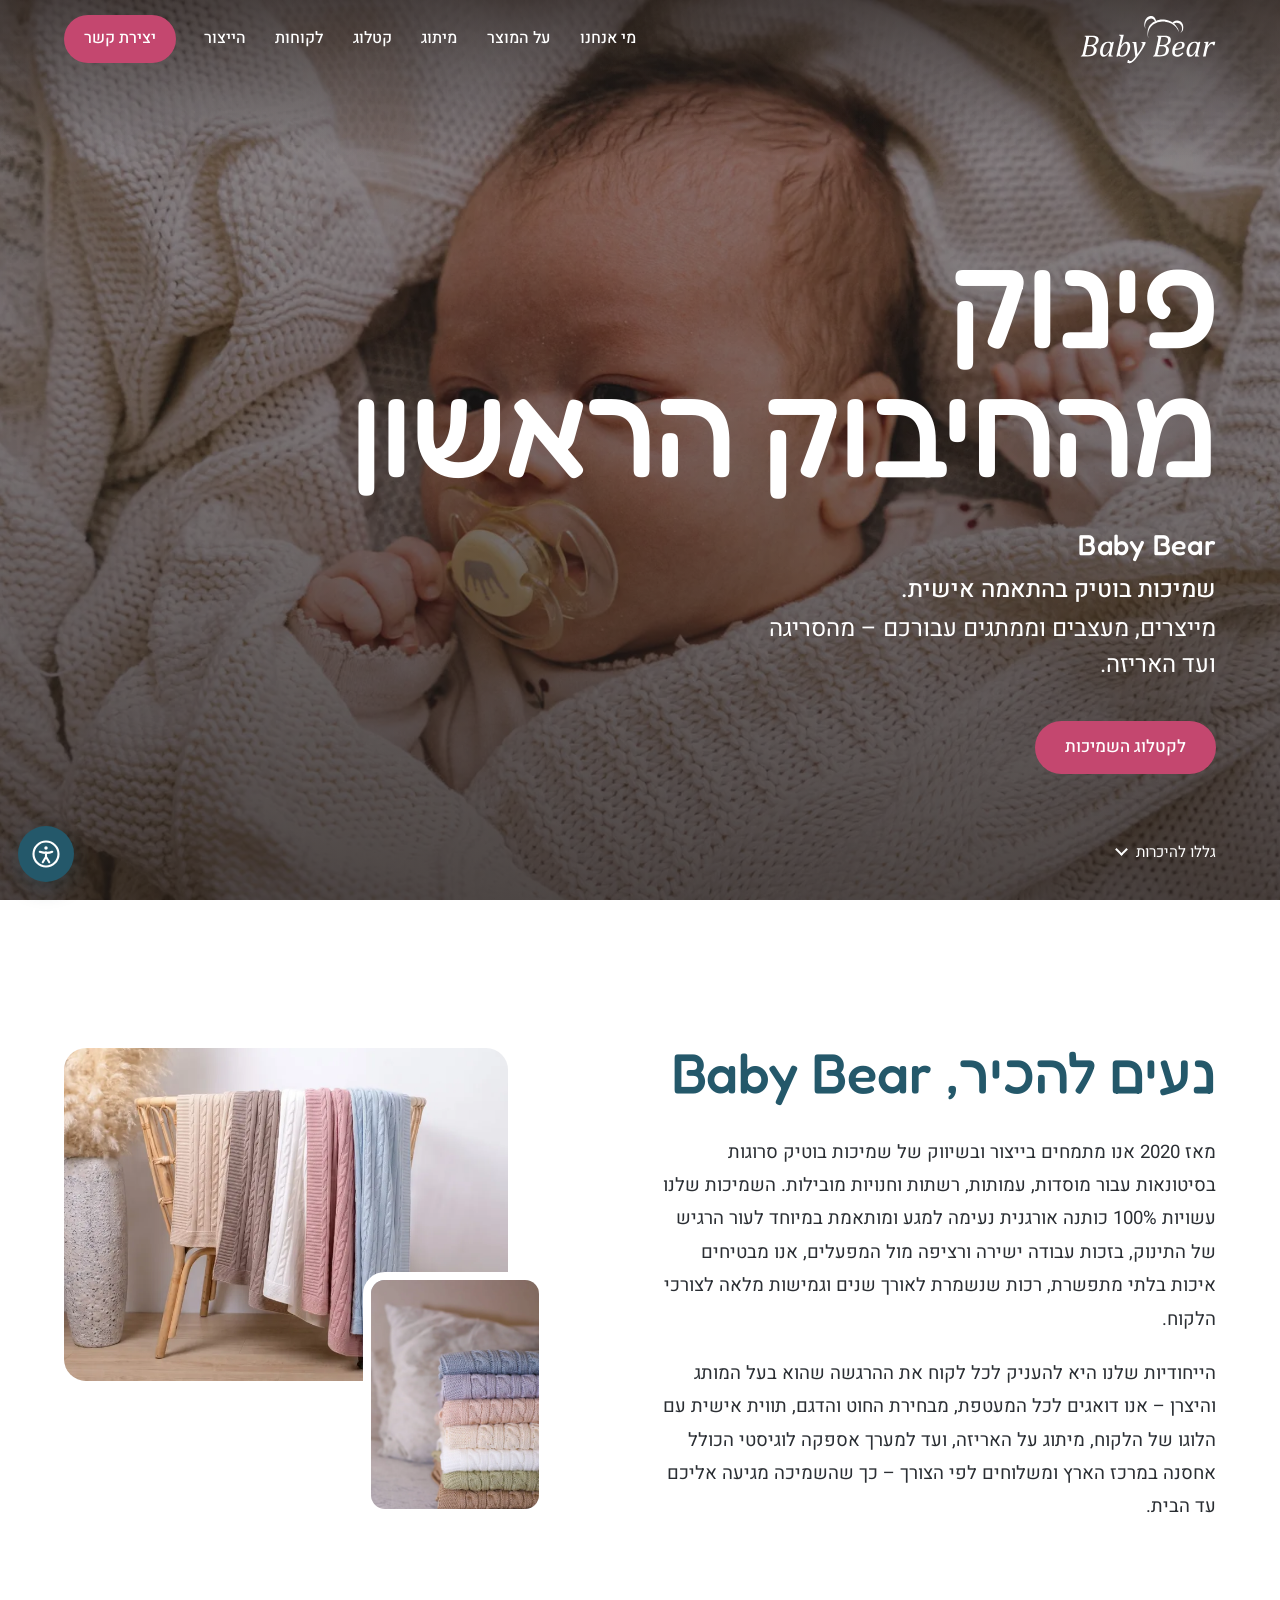
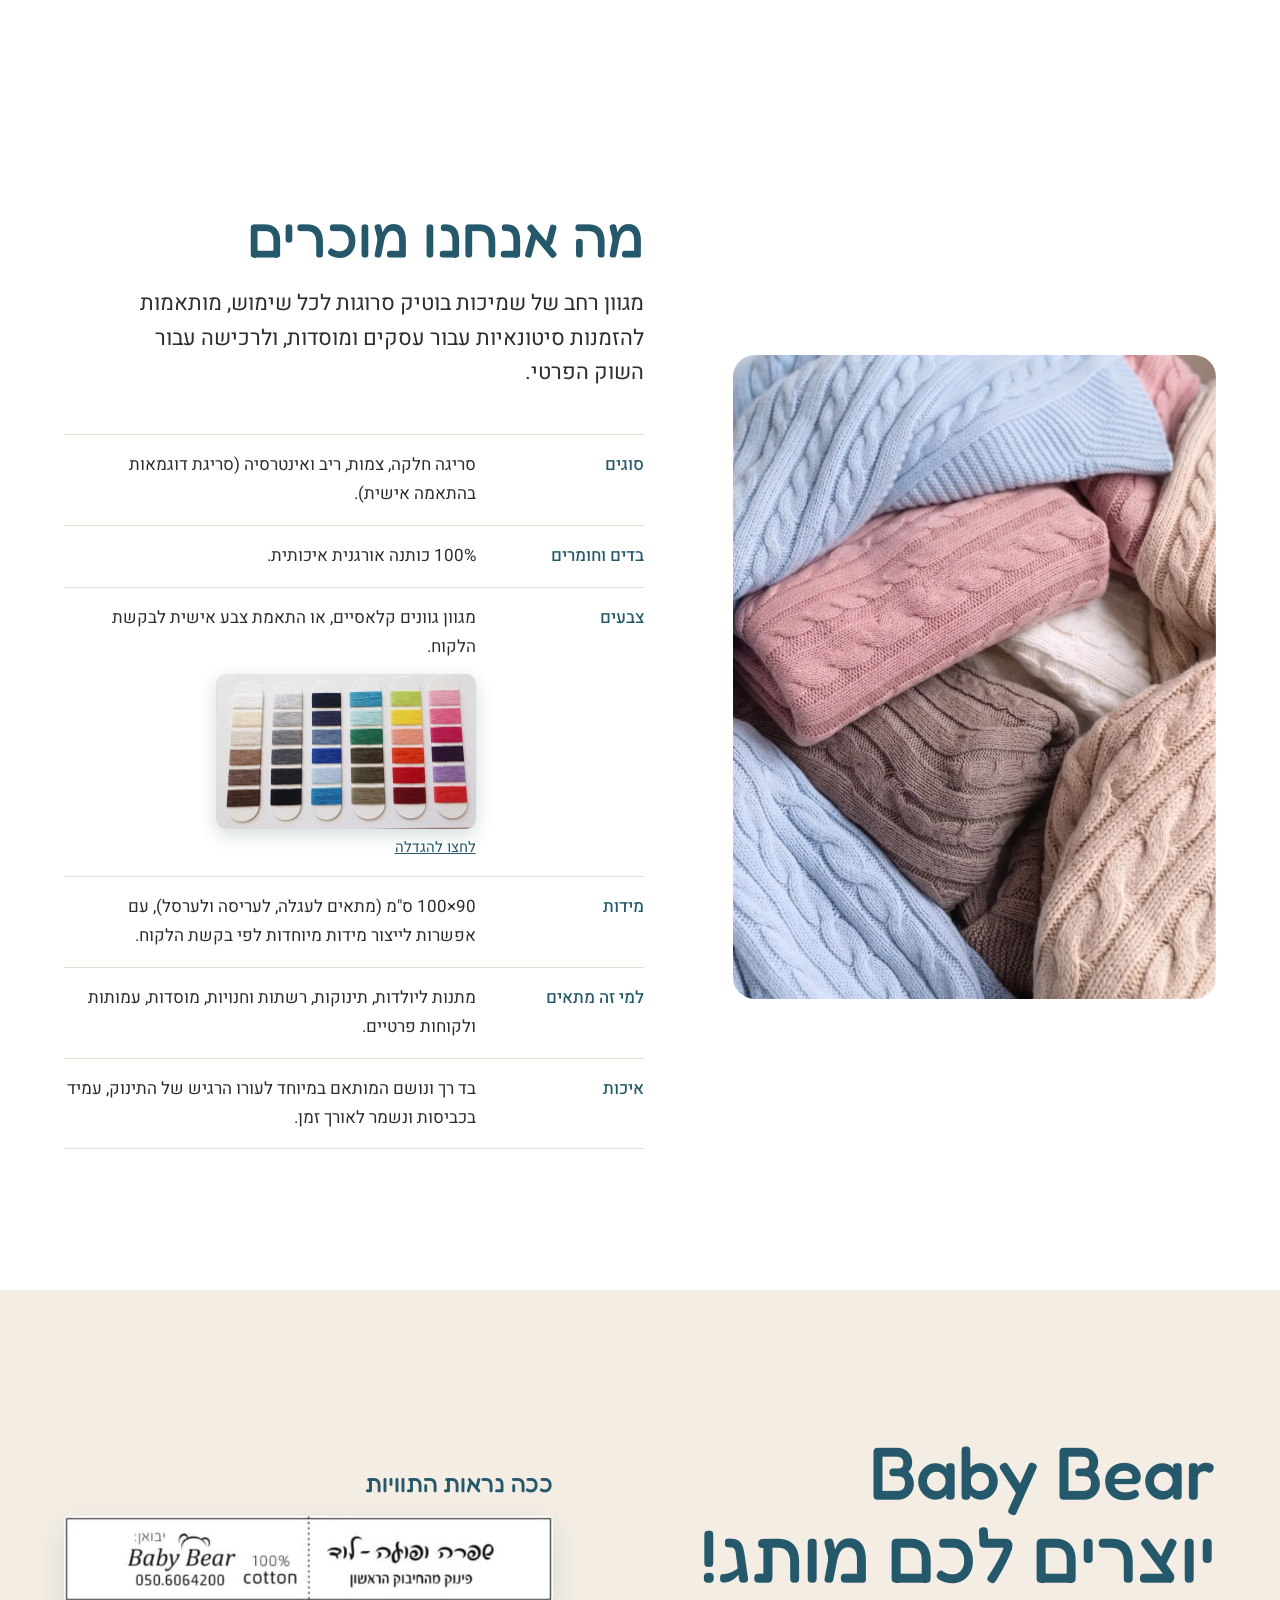
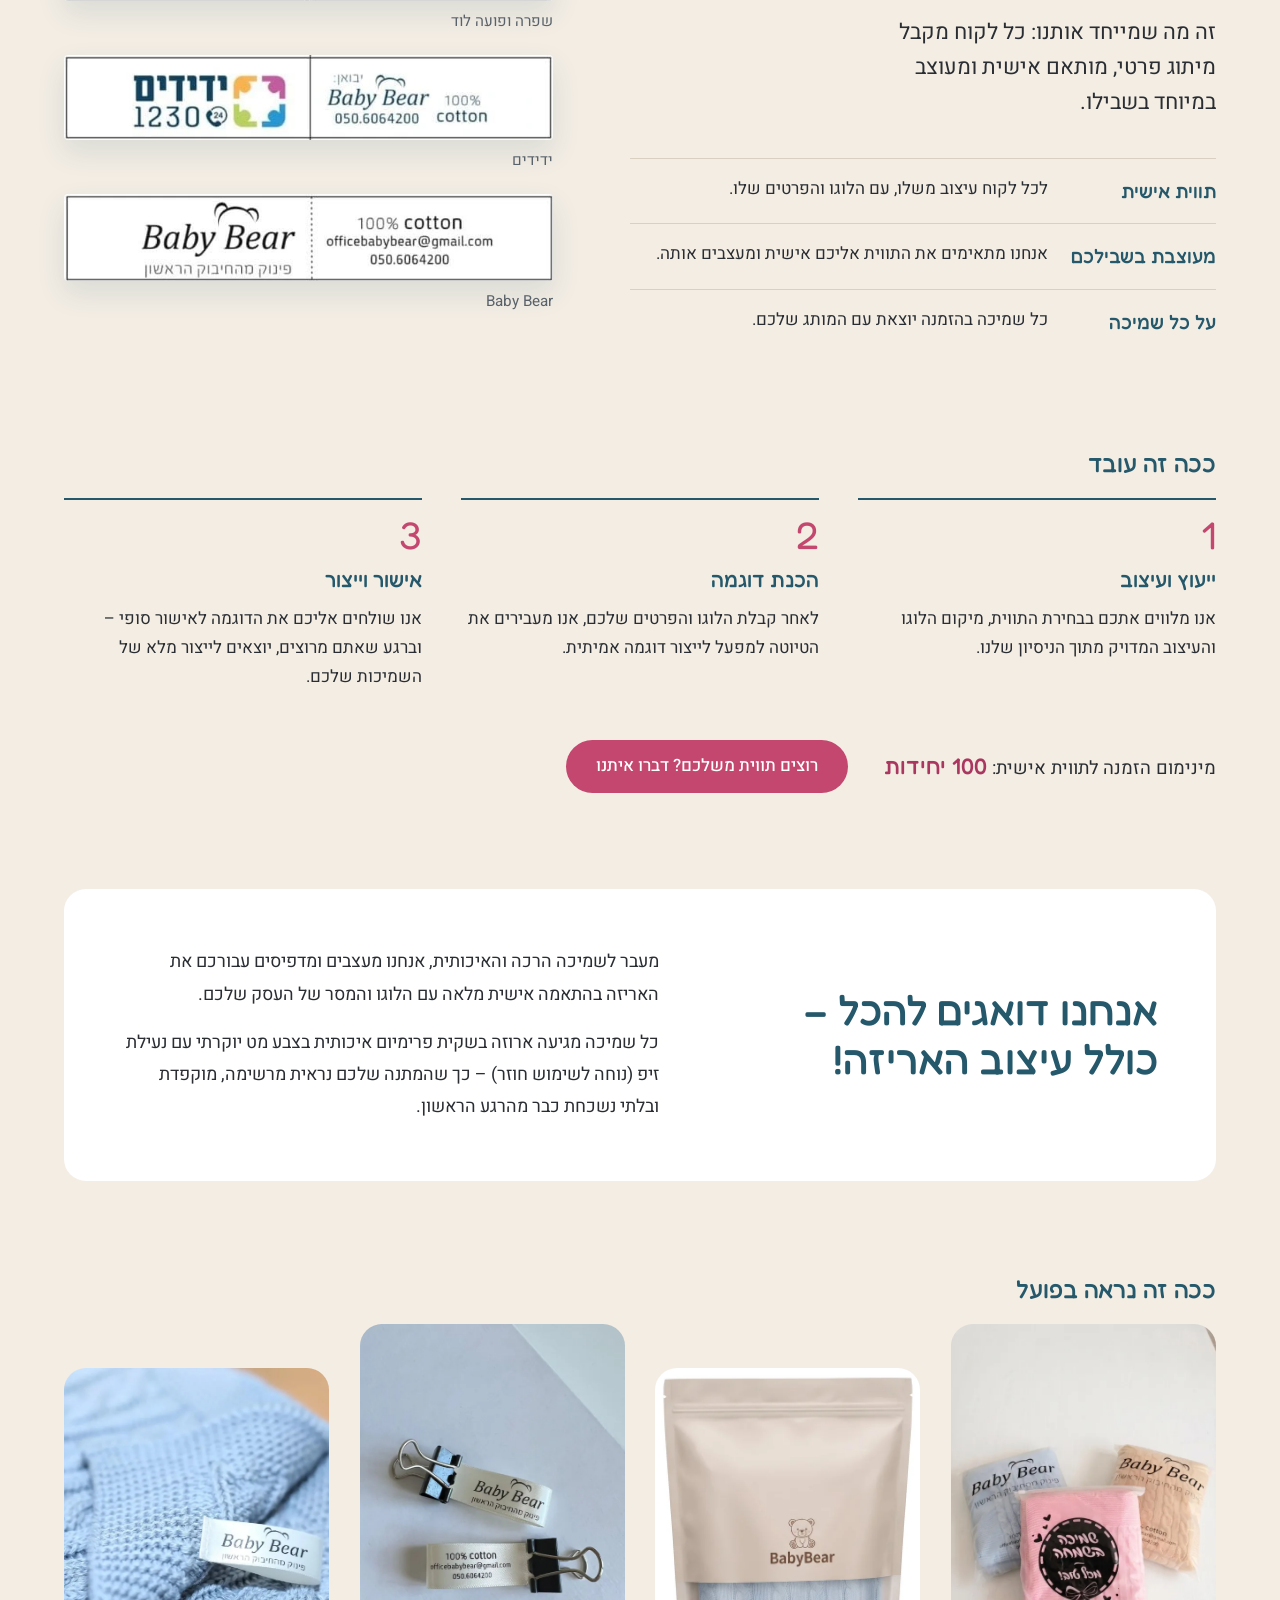
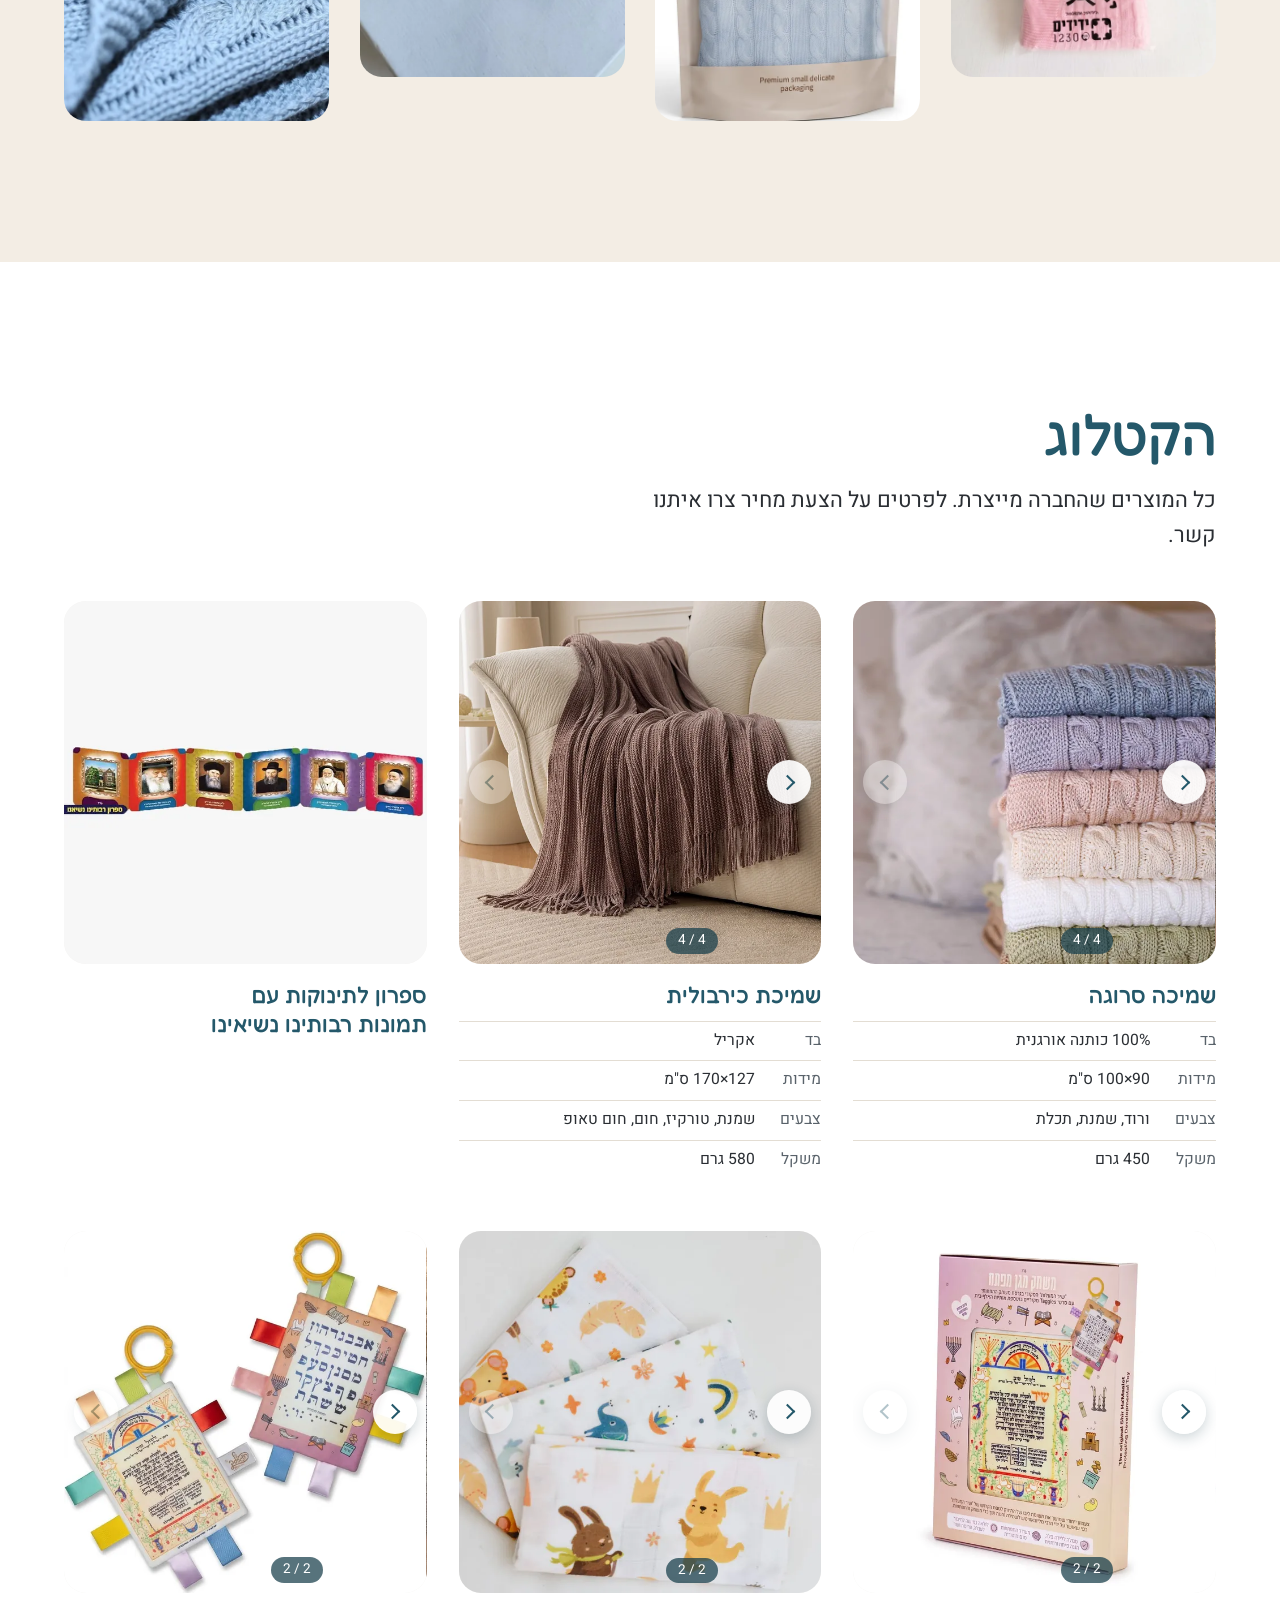
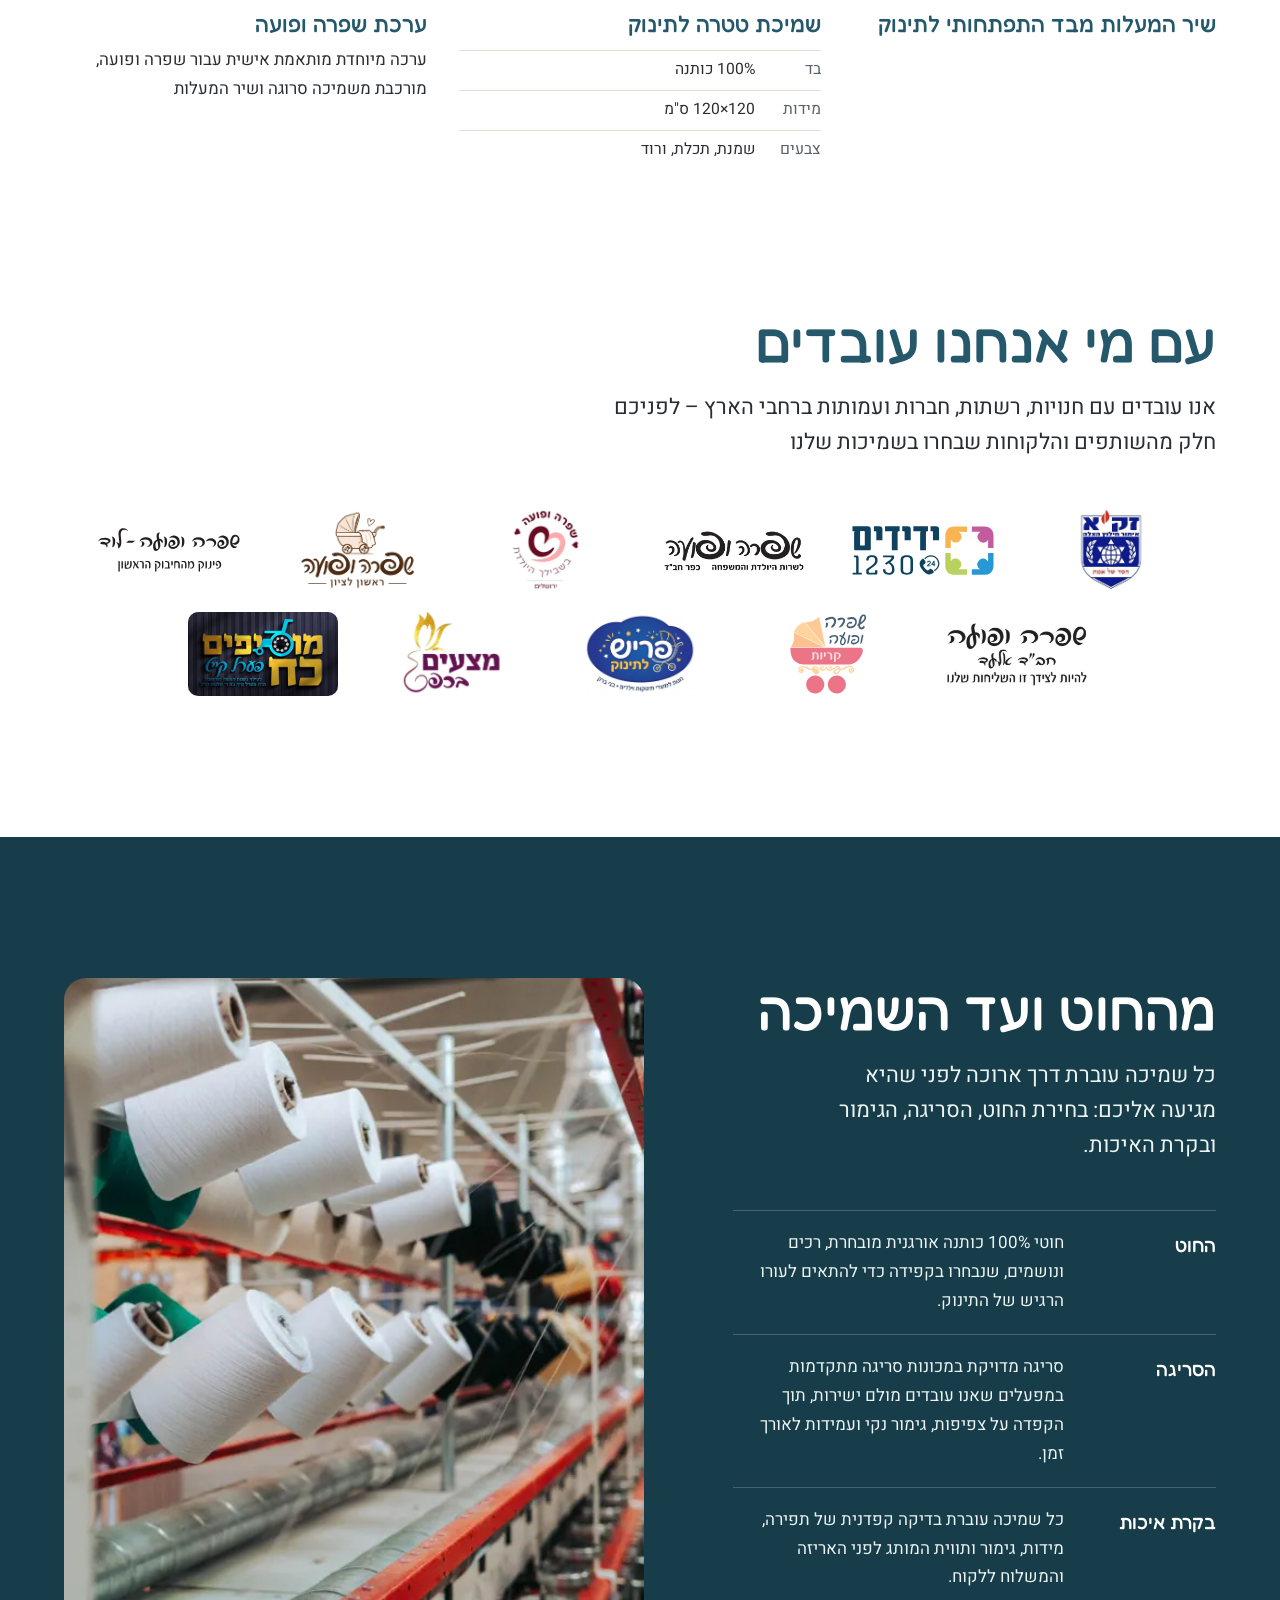
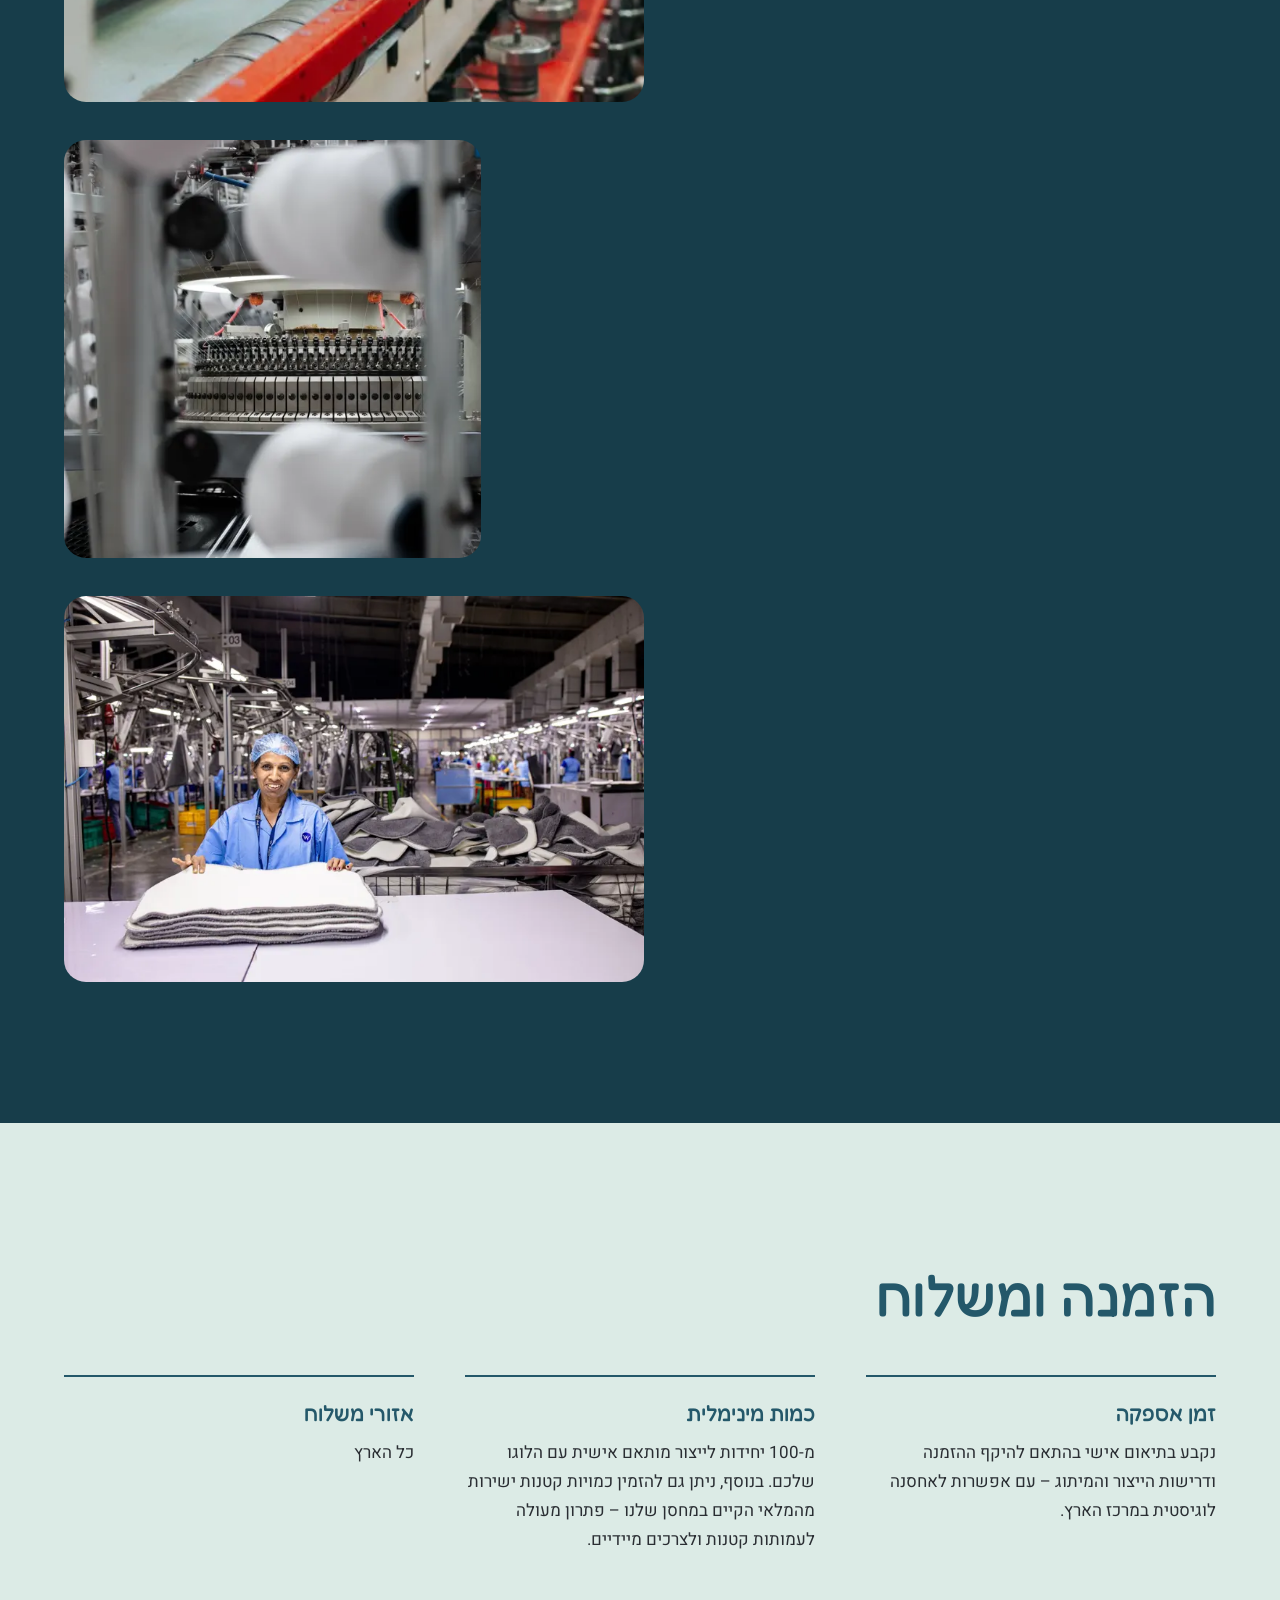
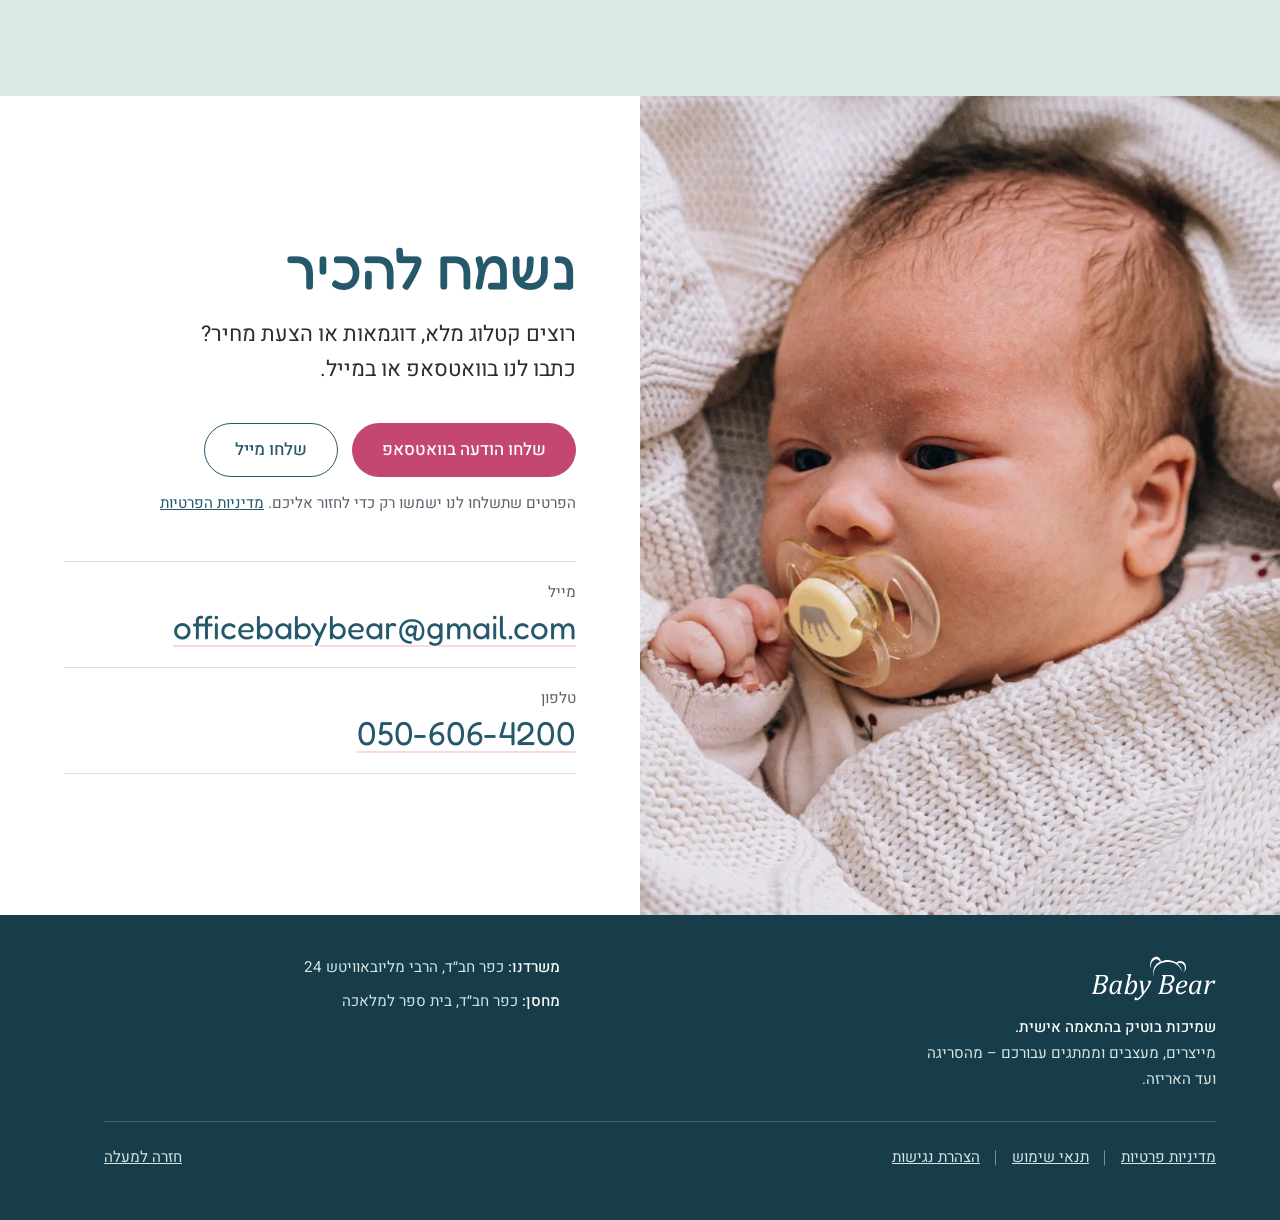
==== commit 647ae3cb: "Auto-commit by Claude Code - 2026-11-15 15:53" ====
--- a/index.html
+++ b/index.html
@@ -37,7 +37,7 @@
   <link rel="preconnect" href="https://fonts.googleapis.com">
   <link rel="preconnect" href="https://fonts.gstatic.com" crossorigin>
   <link href="https://fonts.googleapis.com/css2?family=Fredoka:wght@400;500;600&family=Heebo:wght@300;400;500;700&display=swap" rel="stylesheet">
-  <link rel="stylesheet" href="assets/css/style.css?v=20261115a">
+  <link rel="stylesheet" href="assets/css/style.css?v=20261115c">
   <script>document.documentElement.classList.add('js');</script>
 </head>
 
@@ -72,7 +72,7 @@
     <section class="hero" aria-label="פתיחה">
       <video class="hero-media" muted loop playsinline preload="metadata"
              poster="assets/img/baby-1600.webp" aria-hidden="true" tabindex="-1">
-        <source src="assets/video/hero-baby-4.mp4" type="video/mp4">
+        <source src="assets/video/hero-baby-5.mp4" type="video/mp4">
       </video>
       <div class="hero-shade" aria-hidden="true"></div>
 
@@ -350,11 +350,11 @@
     </div>
   </footer>
 
-  <script src="assets/js/catalog-data.js?v=20261115a"></script>
-  <script src="assets/js/main.js?v=20261115a"></script>
+  <script src="assets/js/catalog-data.js?v=20261115c"></script>
+  <script src="assets/js/main.js?v=20261115c"></script>
   <aside aria-label="יצירת קשר מהיר">
     <a class="wa-fab" href="https://wa.me/972506064200?text=%D7%A9%D7%9C%D7%95%D7%9D%2C%20%D7%94%D7%92%D7%A2%D7%AA%D7%99%20%D7%93%D7%A8%D7%9A%20%D7%94%D7%93%D7%A3%20%D7%A9%D7%9C%20Baby%20Bear%20%D7%95%D7%90%D7%A9%D7%9E%D7%97%20%D7%9C%D7%A7%D7%91%D7%9C%20%D7%A4%D7%A8%D7%98%D7%99%D7%9D%20%D7%95%D7%94%D7%A6%D7%A2%D7%AA%20%D7%9E%D7%97%D7%99%D7%A8%20%D7%A2%D7%9C%20%D7%A9%D7%9E%D7%99%D7%9B%D7%95%D7%AA%20%D7%91%D7%A1%D7%99%D7%98%D7%95%D7%A0%D7%90%D7%95%D7%AA." target="_blank" rel="noopener" aria-label="שליחת הודעה בוואטסאפ (נפתח בלשונית חדשה)"><svg viewBox="0 0 24 24" width="30" height="30" aria-hidden="true" focusable="false" fill="currentColor"><path d="M17.472 14.382c-.297-.149-1.758-.867-2.03-.967-.273-.099-.471-.148-.67.15-.197.297-.767.966-.94 1.164-.173.199-.347.223-.644.075-.297-.15-1.255-.463-2.39-1.475-.883-.788-1.48-1.761-1.653-2.059-.173-.297-.018-.458.13-.606.134-.133.298-.347.446-.52.149-.174.198-.298.298-.497.099-.198.05-.371-.025-.52-.075-.149-.669-1.612-.916-2.207-.242-.579-.487-.5-.669-.51-.173-.008-.371-.01-.57-.01-.198 0-.52.074-.792.372-.272.297-1.04 1.016-1.04 2.479 0 1.462 1.065 2.875 1.213 3.074.149.198 2.096 3.2 5.077 4.487.709.306 1.262.489 1.694.625.712.227 1.36.195 1.871.118.571-.085 1.758-.719 2.006-1.413.248-.694.248-1.289.173-1.413-.074-.124-.272-.198-.57-.347m-5.421 7.403h-.004a9.87 9.87 0 01-5.031-1.378l-.361-.214-3.741.982.998-3.648-.235-.374a9.86 9.86 0 01-1.51-5.26c.001-5.45 4.436-9.884 9.888-9.884 2.64 0 5.122 1.03 6.988 2.898a9.825 9.825 0 012.893 6.994c-.003 5.45-4.437 9.884-9.885 9.884m8.413-18.297A11.815 11.815 0 0012.05 0C5.495 0 .16 5.335.157 11.892c0 2.096.547 4.142 1.588 5.945L.057 24l6.305-1.654a11.882 11.882 0 005.683 1.448h.005c6.554 0 11.89-5.335 11.893-11.893a11.821 11.821 0 00-3.48-8.413Z"/></svg></a>
   </aside>
-  <script src="assets/js/a11y.js?v=20261115a" defer></script>
+  <script src="assets/js/a11y.js?v=20261115c" defer></script>
 </body>
 </html>
--- a/assets/css/style.css
+++ b/assets/css/style.css
@@ -215,9 +215,9 @@
   position: absolute;
   inset: 0;
   background:
-    /* כהות שנמדדה מול פריימים של הסרטון, כדי שהטקסט הלבן יעמוד בניגודיות של לפחות 4.5:1 */
-    linear-gradient(to bottom, rgba(15, 38, 46, .65) 0, rgba(15, 38, 46, 0) 160px),
-    linear-gradient(to top, rgba(15, 38, 46, .78) 0%, rgba(15, 38, 46, .55) 55%, rgba(15, 38, 46, .45) 100%);
+    /* כהות חמה ונייטרלית (לא כחולה), כדי לשמור על גוון השמנת של הסרטון; הכהות נמדדה מול פריימים כדי שהטקסט הלבן יעמוד בניגודיות של לפחות 4.5:1 */
+    linear-gradient(to bottom, rgba(34, 26, 22, .65) 0, rgba(34, 26, 22, 0) 160px),
+    linear-gradient(to top, rgba(34, 26, 22, .78) 0%, rgba(34, 26, 22, .55) 55%, rgba(34, 26, 22, .45) 100%);
 }
 .hero-copy {
   position: relative;
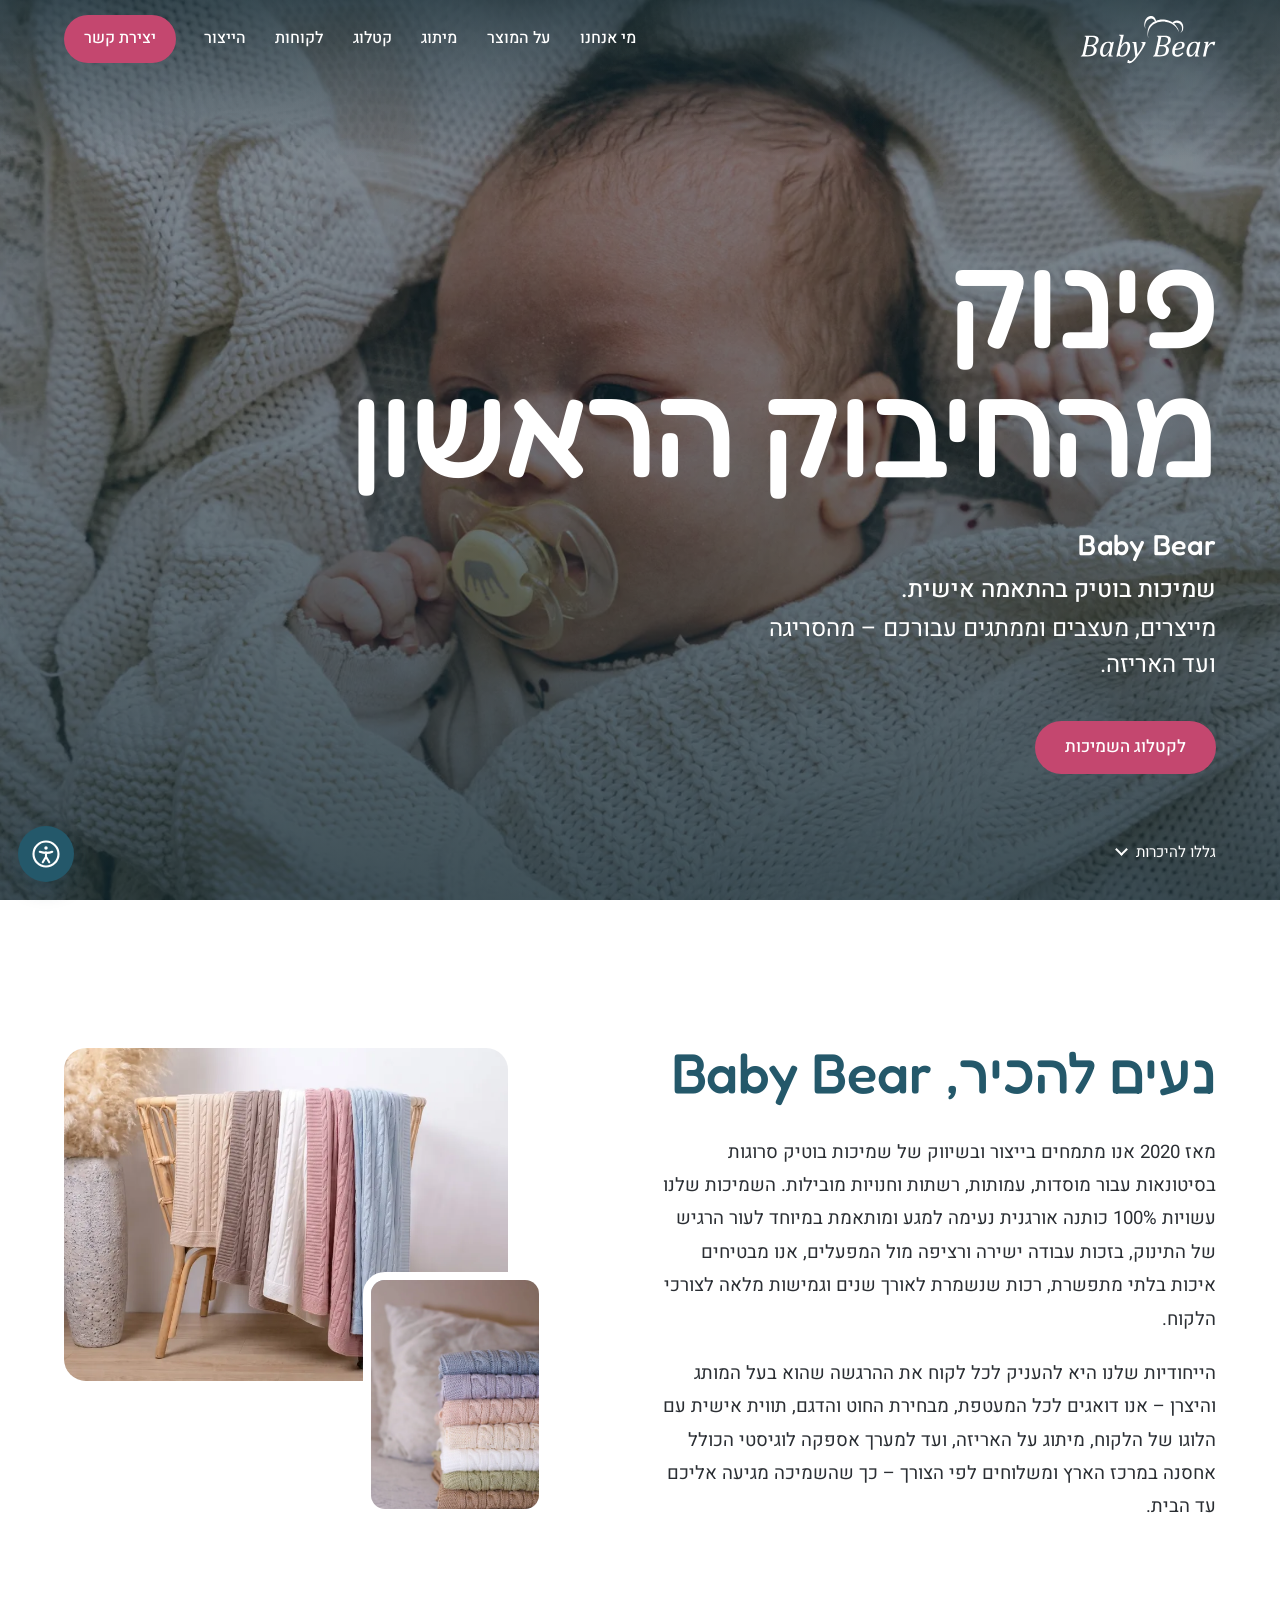
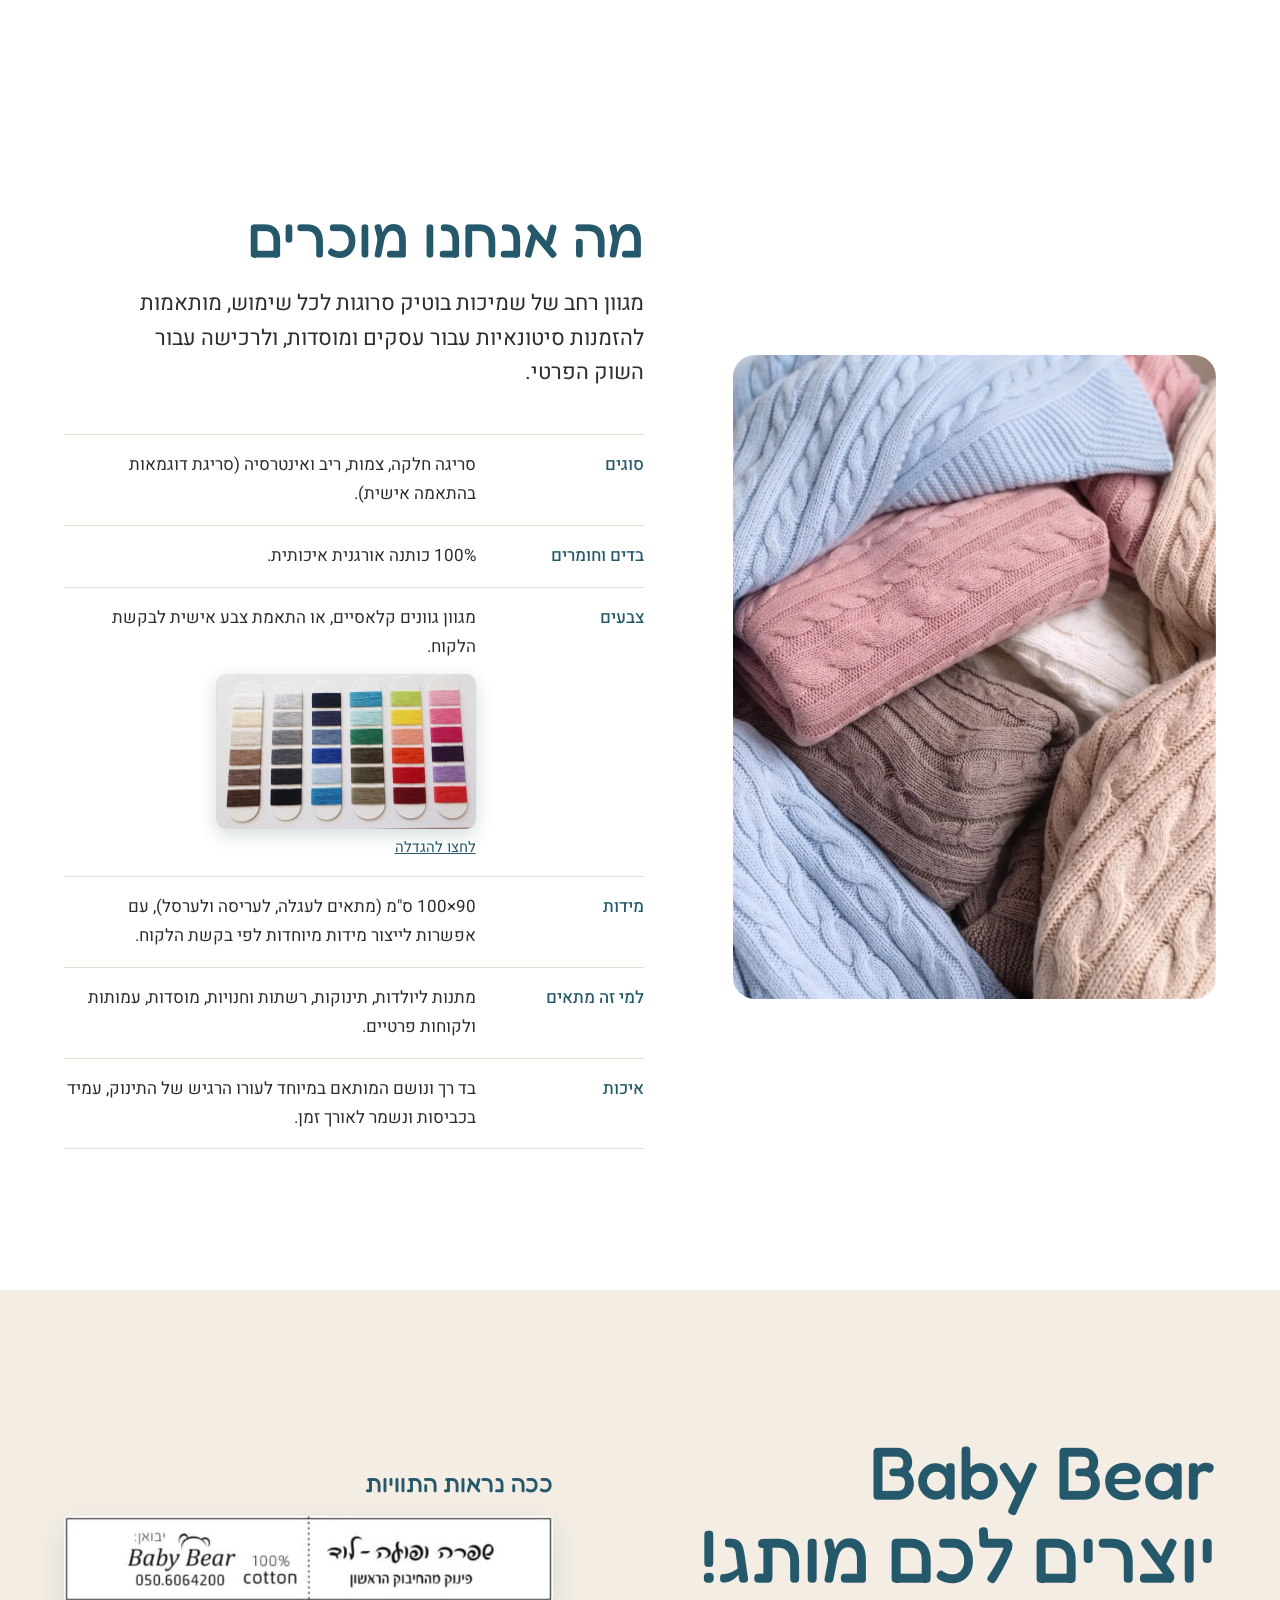
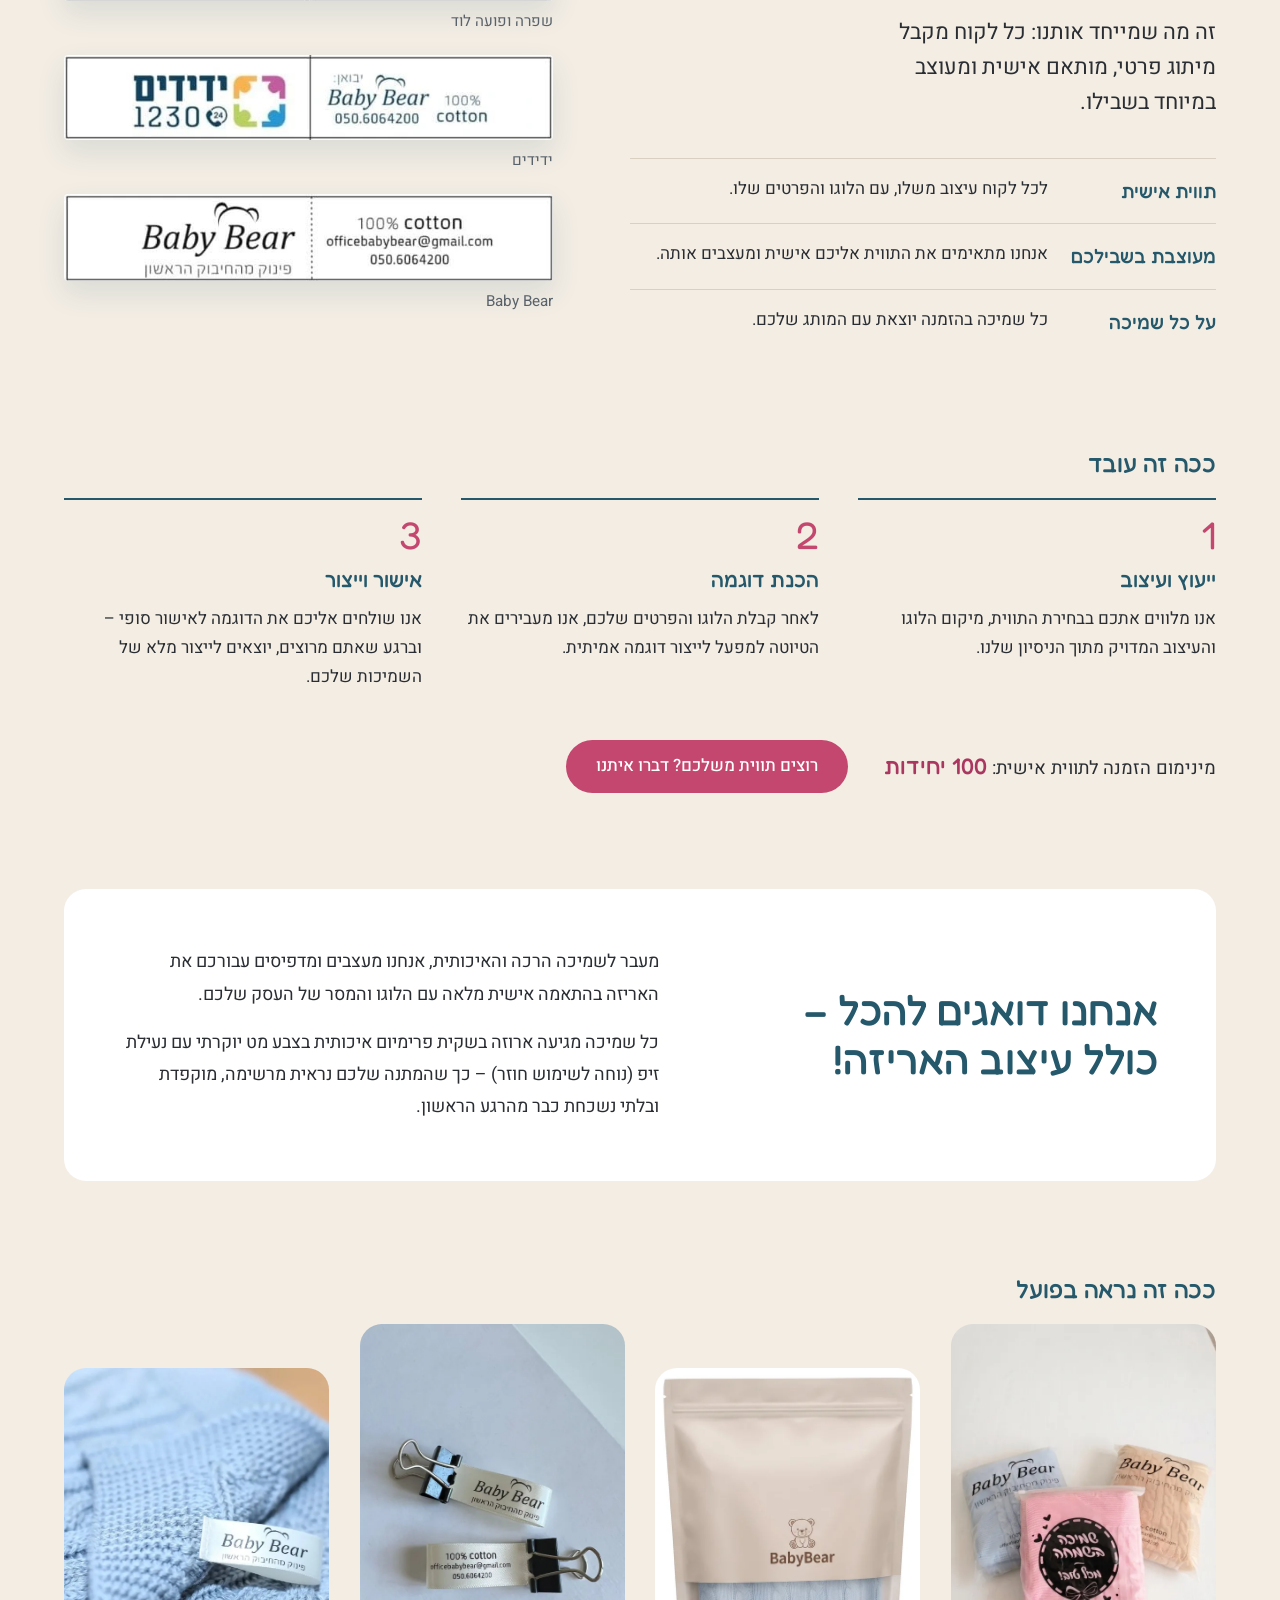
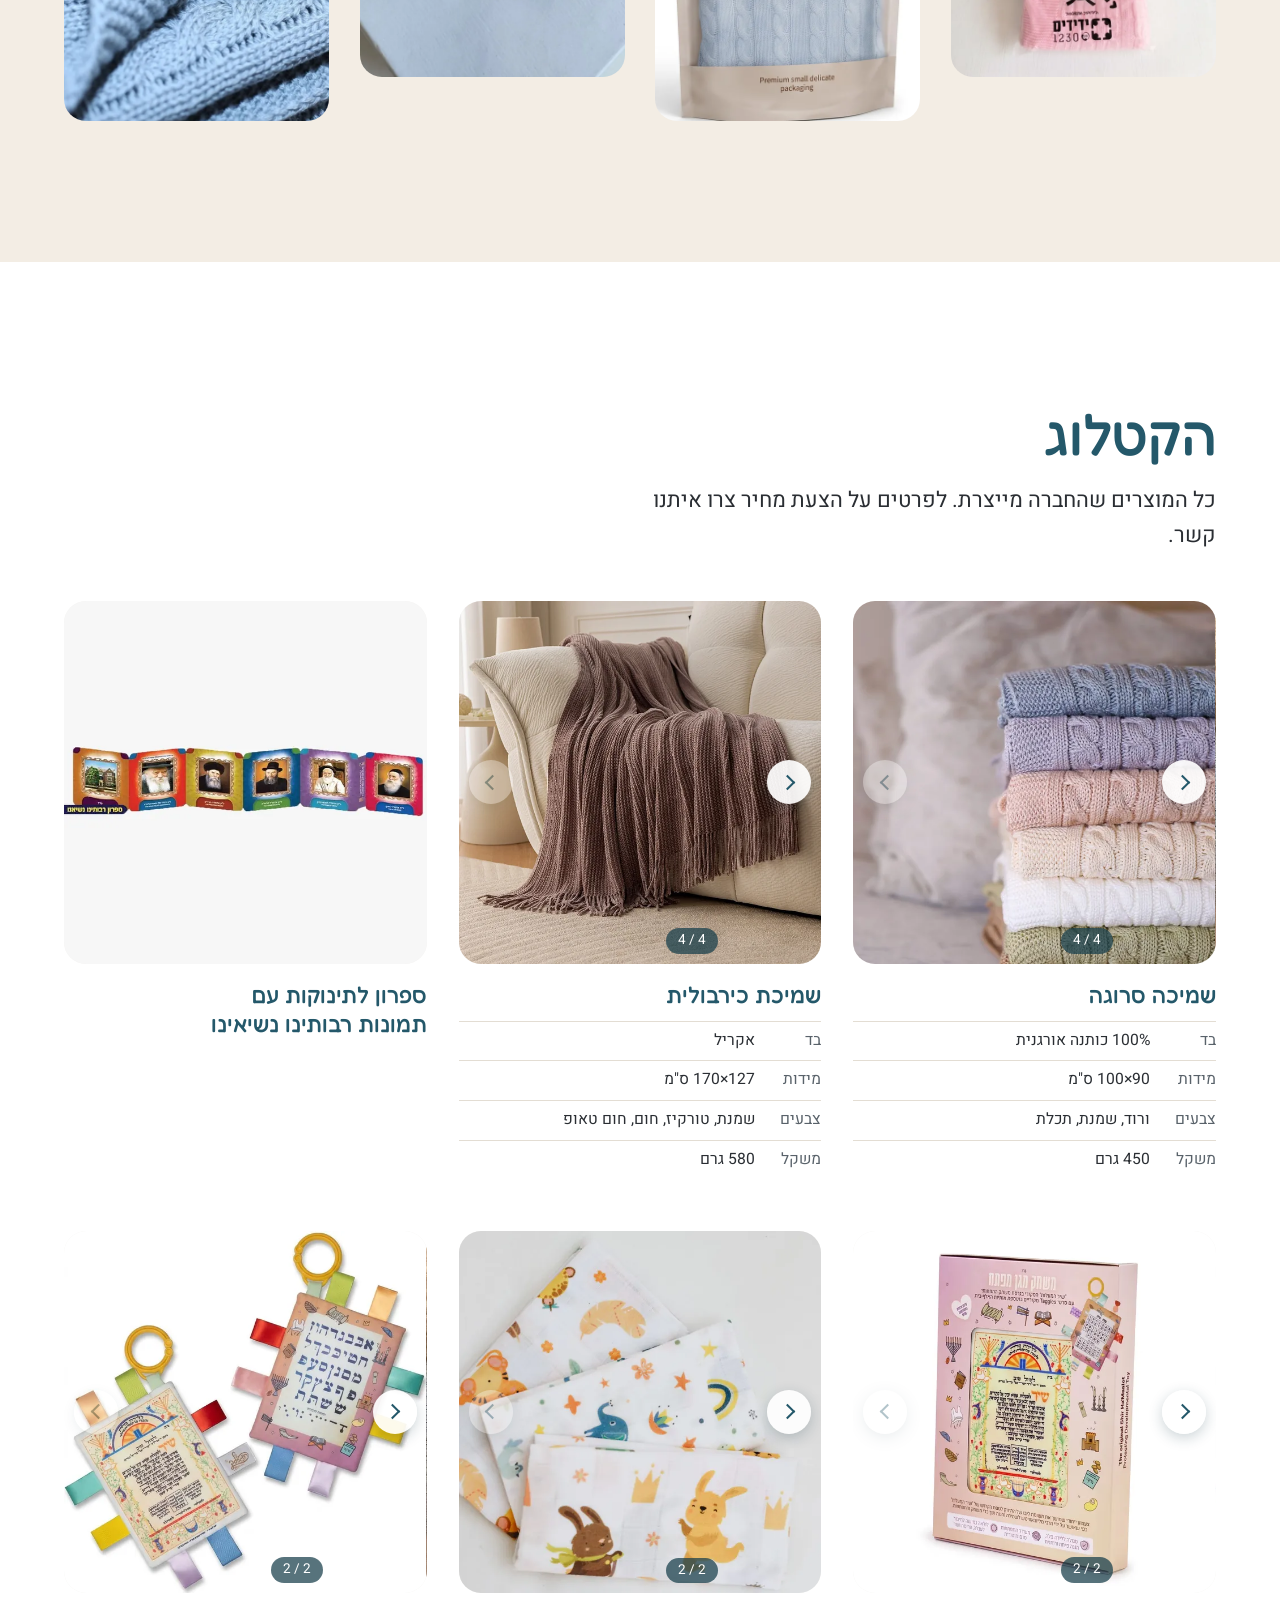
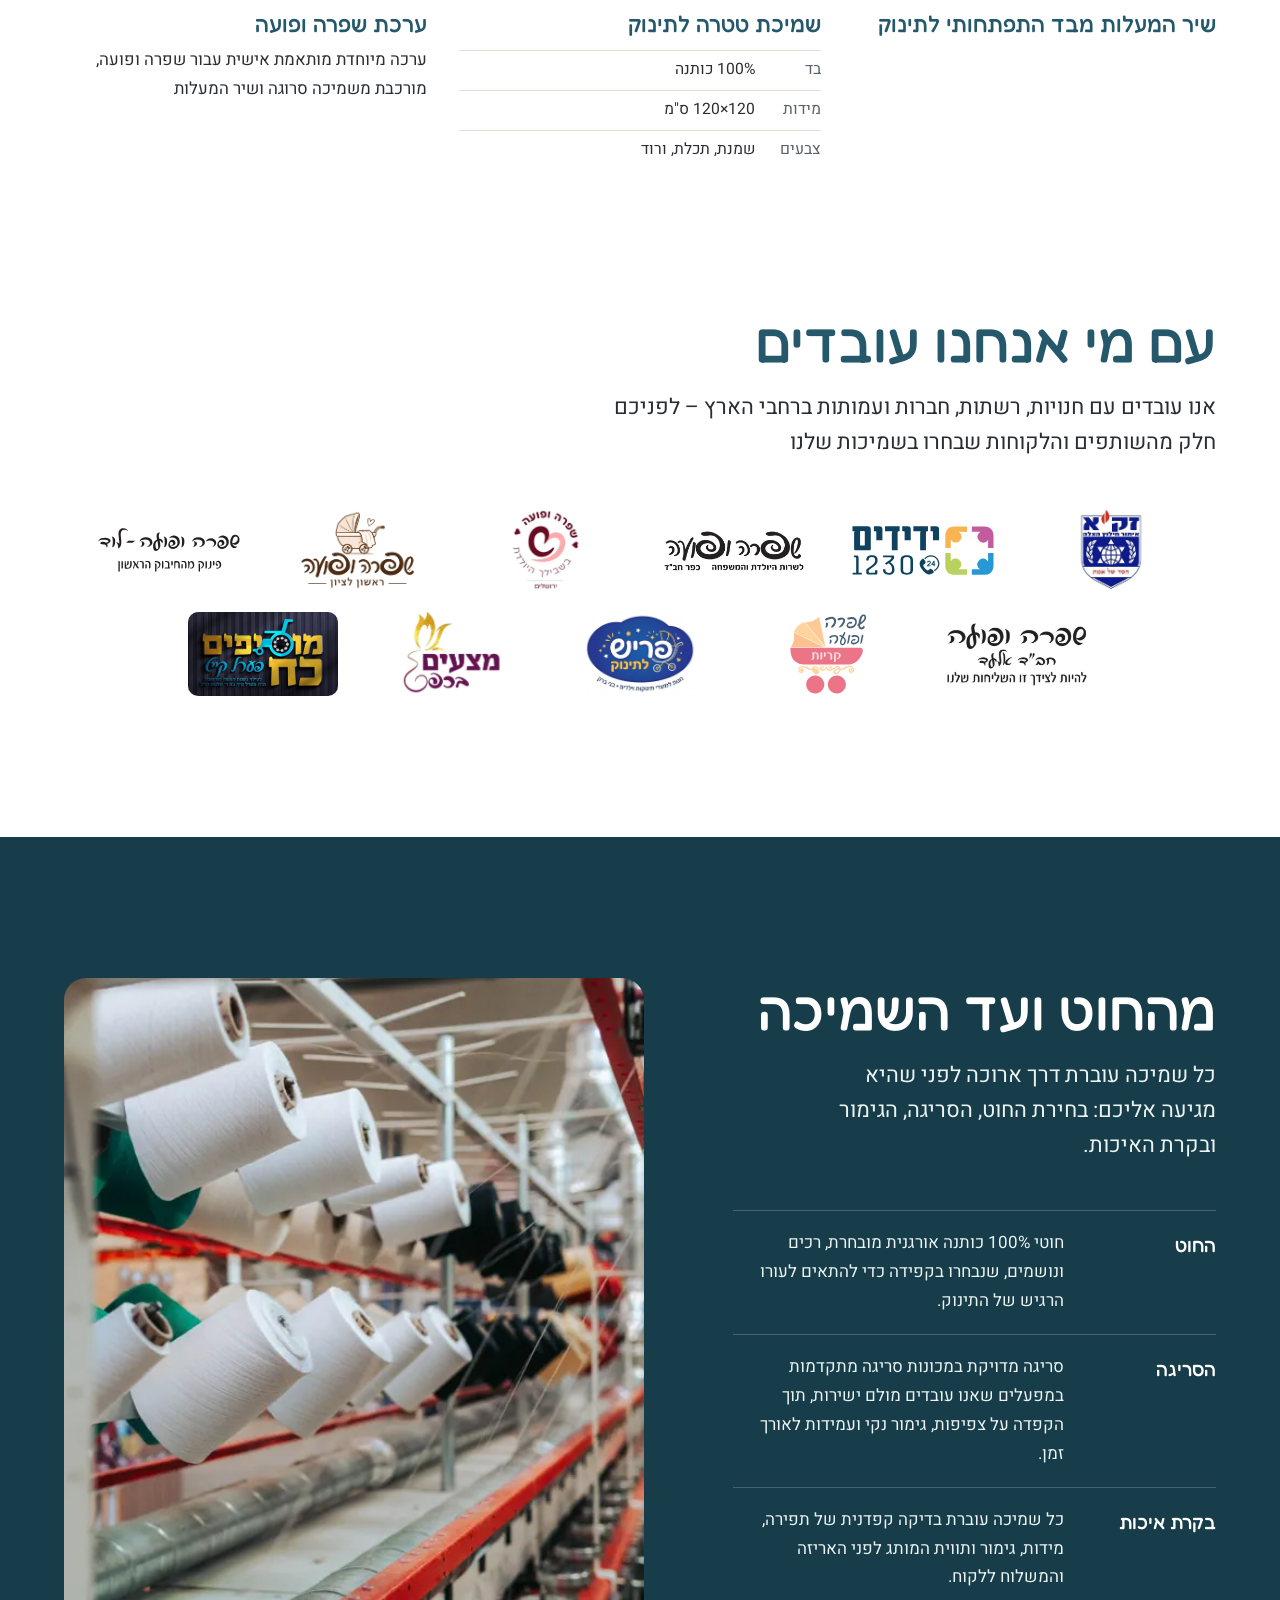
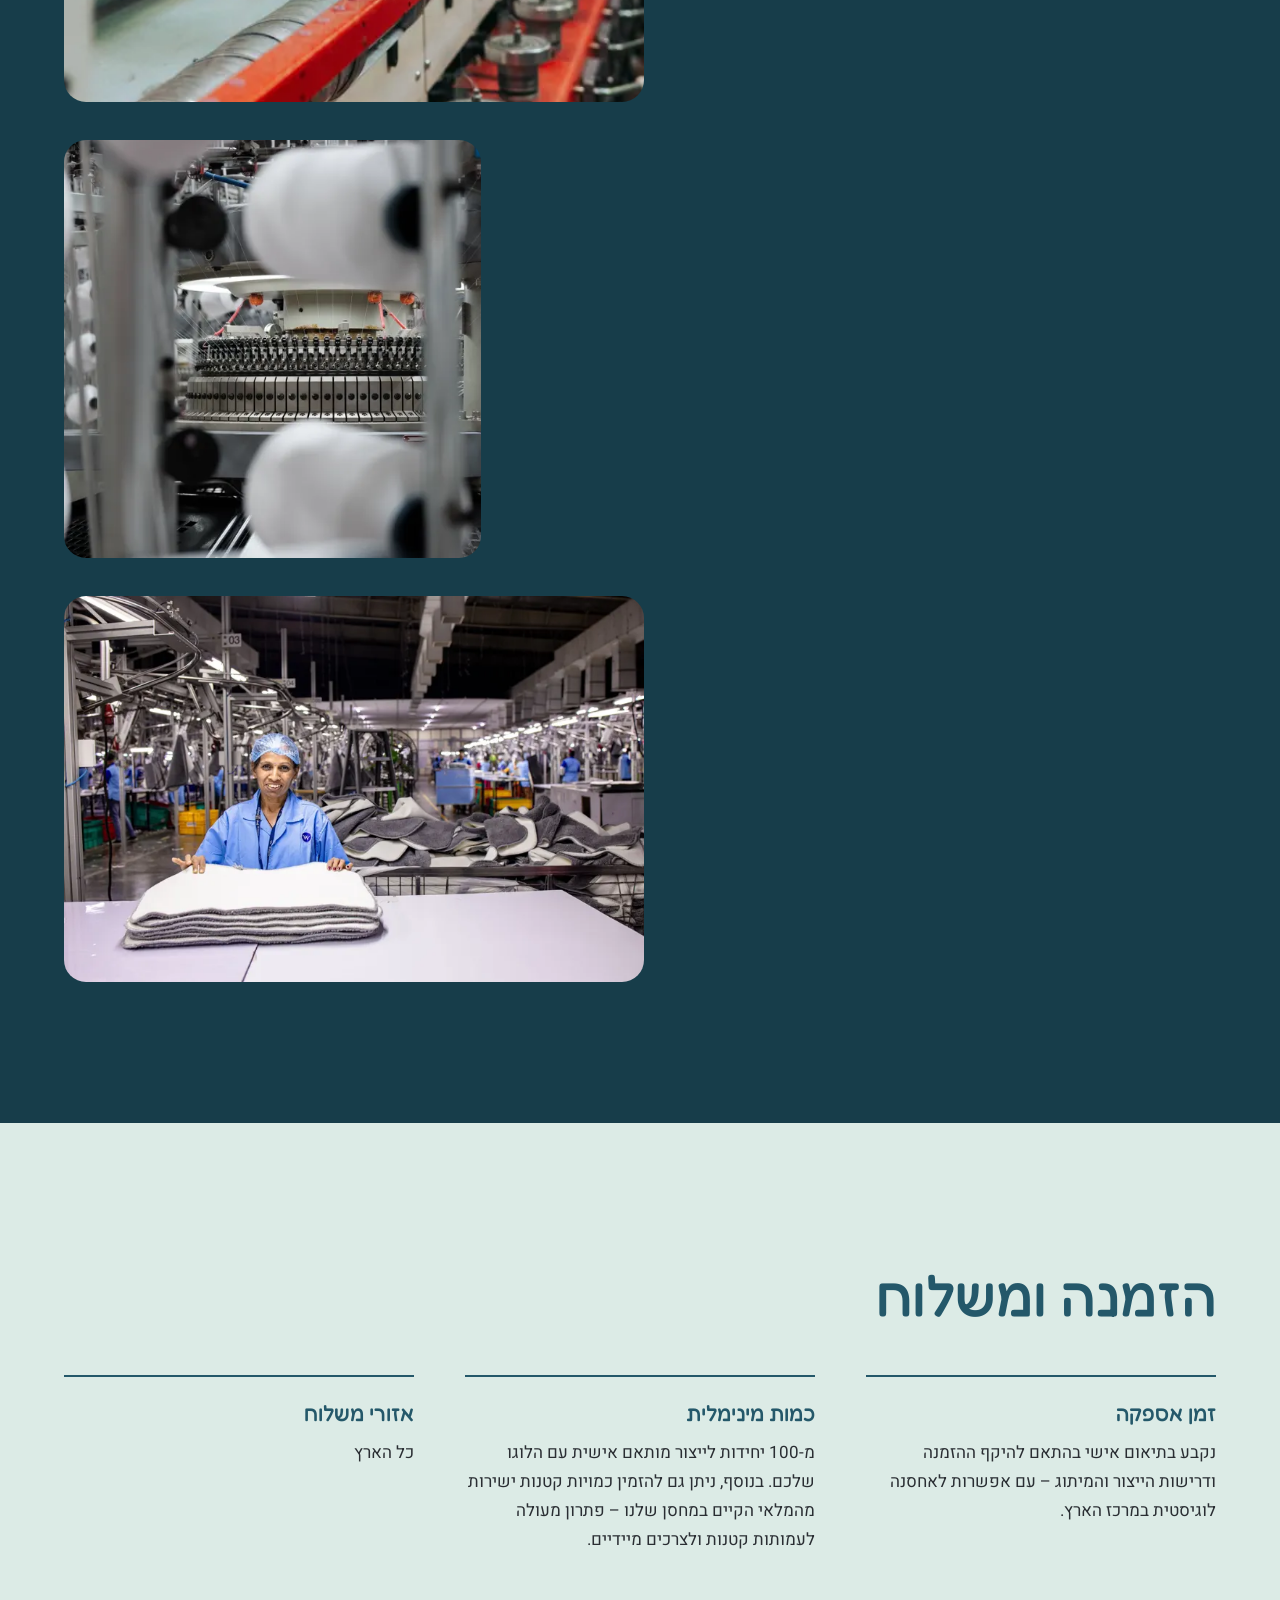
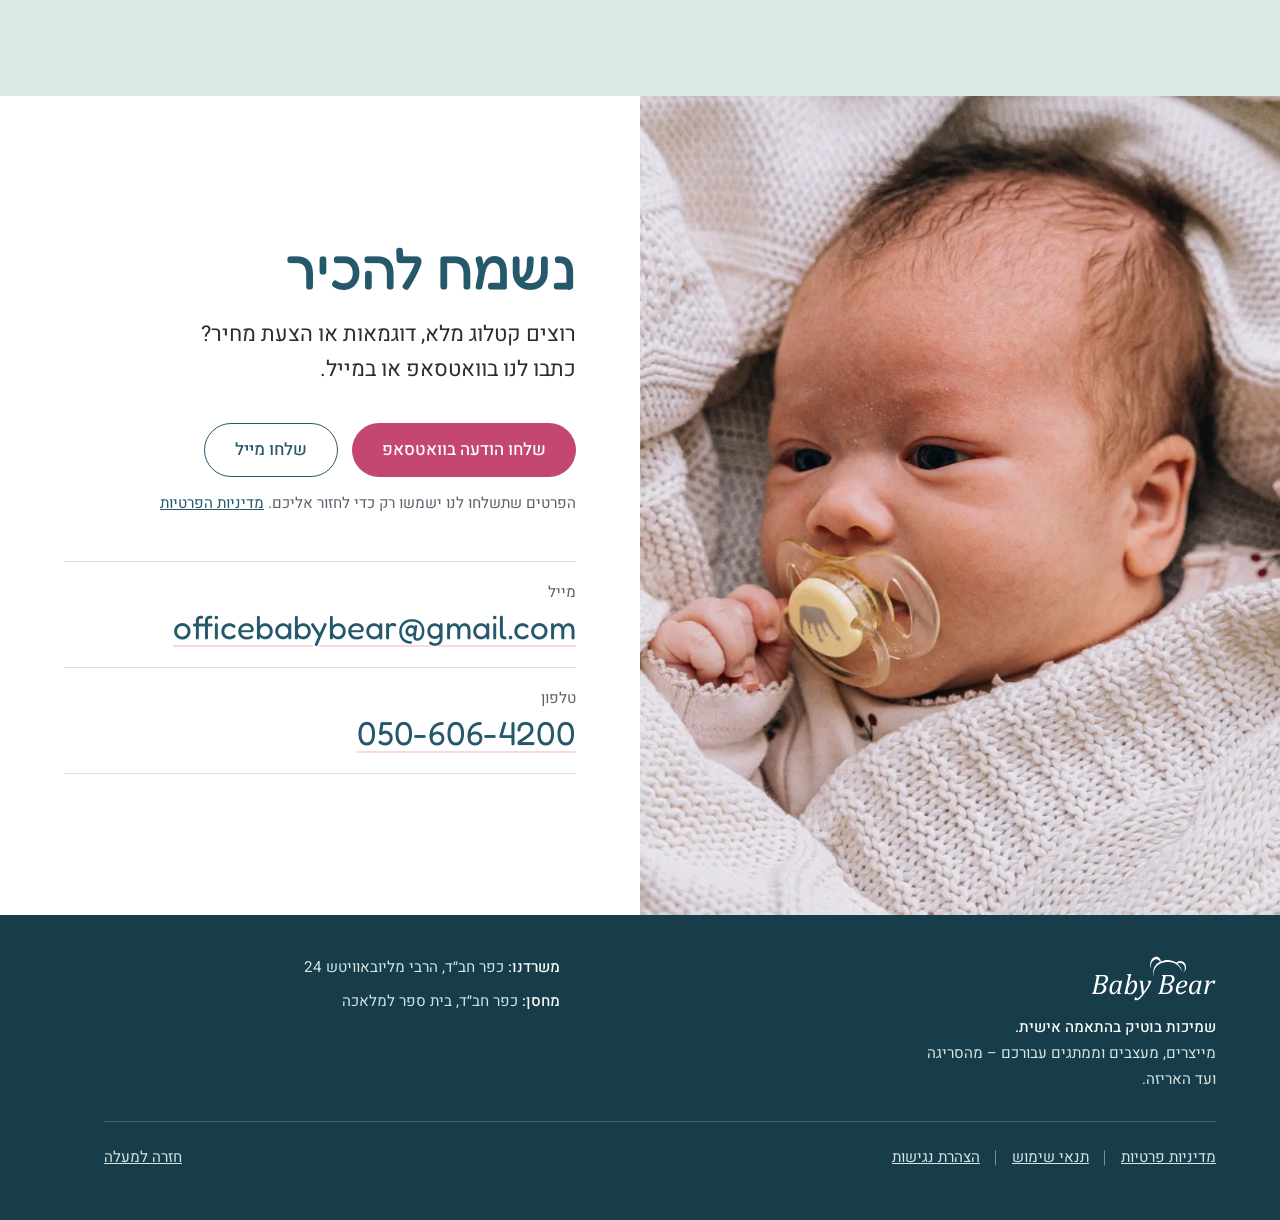
==== commit 59bf33dd: "Auto-commit by Claude Code - 2026-11-15 15:55" ====
--- a/index.html
+++ b/index.html
@@ -37,7 +37,7 @@
   <link rel="preconnect" href="https://fonts.googleapis.com">
   <link rel="preconnect" href="https://fonts.gstatic.com" crossorigin>
   <link href="https://fonts.googleapis.com/css2?family=Fredoka:wght@400;500;600&family=Heebo:wght@300;400;500;700&display=swap" rel="stylesheet">
-  <link rel="stylesheet" href="assets/css/style.css?v=20261115c">
+  <link rel="stylesheet" href="assets/css/style.css?v=20261115d">
   <script>document.documentElement.classList.add('js');</script>
 </head>
 
@@ -350,11 +350,11 @@
     </div>
   </footer>
 
-  <script src="assets/js/catalog-data.js?v=20261115c"></script>
-  <script src="assets/js/main.js?v=20261115c"></script>
+  <script src="assets/js/catalog-data.js?v=20261115d"></script>
+  <script src="assets/js/main.js?v=20261115d"></script>
   <aside aria-label="יצירת קשר מהיר">
     <a class="wa-fab" href="https://wa.me/972506064200?text=%D7%A9%D7%9C%D7%95%D7%9D%2C%20%D7%94%D7%92%D7%A2%D7%AA%D7%99%20%D7%93%D7%A8%D7%9A%20%D7%94%D7%93%D7%A3%20%D7%A9%D7%9C%20Baby%20Bear%20%D7%95%D7%90%D7%A9%D7%9E%D7%97%20%D7%9C%D7%A7%D7%91%D7%9C%20%D7%A4%D7%A8%D7%98%D7%99%D7%9D%20%D7%95%D7%94%D7%A6%D7%A2%D7%AA%20%D7%9E%D7%97%D7%99%D7%A8%20%D7%A2%D7%9C%20%D7%A9%D7%9E%D7%99%D7%9B%D7%95%D7%AA%20%D7%91%D7%A1%D7%99%D7%98%D7%95%D7%A0%D7%90%D7%95%D7%AA." target="_blank" rel="noopener" aria-label="שליחת הודעה בוואטסאפ (נפתח בלשונית חדשה)"><svg viewBox="0 0 24 24" width="30" height="30" aria-hidden="true" focusable="false" fill="currentColor"><path d="M17.472 14.382c-.297-.149-1.758-.867-2.03-.967-.273-.099-.471-.148-.67.15-.197.297-.767.966-.94 1.164-.173.199-.347.223-.644.075-.297-.15-1.255-.463-2.39-1.475-.883-.788-1.48-1.761-1.653-2.059-.173-.297-.018-.458.13-.606.134-.133.298-.347.446-.52.149-.174.198-.298.298-.497.099-.198.05-.371-.025-.52-.075-.149-.669-1.612-.916-2.207-.242-.579-.487-.5-.669-.51-.173-.008-.371-.01-.57-.01-.198 0-.52.074-.792.372-.272.297-1.04 1.016-1.04 2.479 0 1.462 1.065 2.875 1.213 3.074.149.198 2.096 3.2 5.077 4.487.709.306 1.262.489 1.694.625.712.227 1.36.195 1.871.118.571-.085 1.758-.719 2.006-1.413.248-.694.248-1.289.173-1.413-.074-.124-.272-.198-.57-.347m-5.421 7.403h-.004a9.87 9.87 0 01-5.031-1.378l-.361-.214-3.741.982.998-3.648-.235-.374a9.86 9.86 0 01-1.51-5.26c.001-5.45 4.436-9.884 9.888-9.884 2.64 0 5.122 1.03 6.988 2.898a9.825 9.825 0 012.893 6.994c-.003 5.45-4.437 9.884-9.885 9.884m8.413-18.297A11.815 11.815 0 0012.05 0C5.495 0 .16 5.335.157 11.892c0 2.096.547 4.142 1.588 5.945L.057 24l6.305-1.654a11.882 11.882 0 005.683 1.448h.005c6.554 0 11.89-5.335 11.893-11.893a11.821 11.821 0 00-3.48-8.413Z"/></svg></a>
   </aside>
-  <script src="assets/js/a11y.js?v=20261115c" defer></script>
+  <script src="assets/js/a11y.js?v=20261115d" defer></script>
 </body>
 </html>
--- a/assets/css/style.css
+++ b/assets/css/style.css
@@ -215,9 +215,9 @@
   position: absolute;
   inset: 0;
   background:
-    /* כהות חמה ונייטרלית (לא כחולה), כדי לשמור על גוון השמנת של הסרטון; הכהות נמדדה מול פריימים כדי שהטקסט הלבן יעמוד בניגודיות של לפחות 4.5:1 */
-    linear-gradient(to bottom, rgba(34, 26, 22, .65) 0, rgba(34, 26, 22, 0) 160px),
-    linear-gradient(to top, rgba(34, 26, 22, .78) 0%, rgba(34, 26, 22, .55) 55%, rgba(34, 26, 22, .45) 100%);
+    /* כהות שנמדדה מול פריימים כדי שהטקסט הלבן יעמוד בניגודיות של לפחות 4.5:1 */
+    linear-gradient(to bottom, rgba(15, 38, 46, .65) 0, rgba(15, 38, 46, 0) 160px),
+    linear-gradient(to top, rgba(15, 38, 46, .78) 0%, rgba(15, 38, 46, .55) 55%, rgba(15, 38, 46, .45) 100%);
 }
 .hero-copy {
   position: relative;
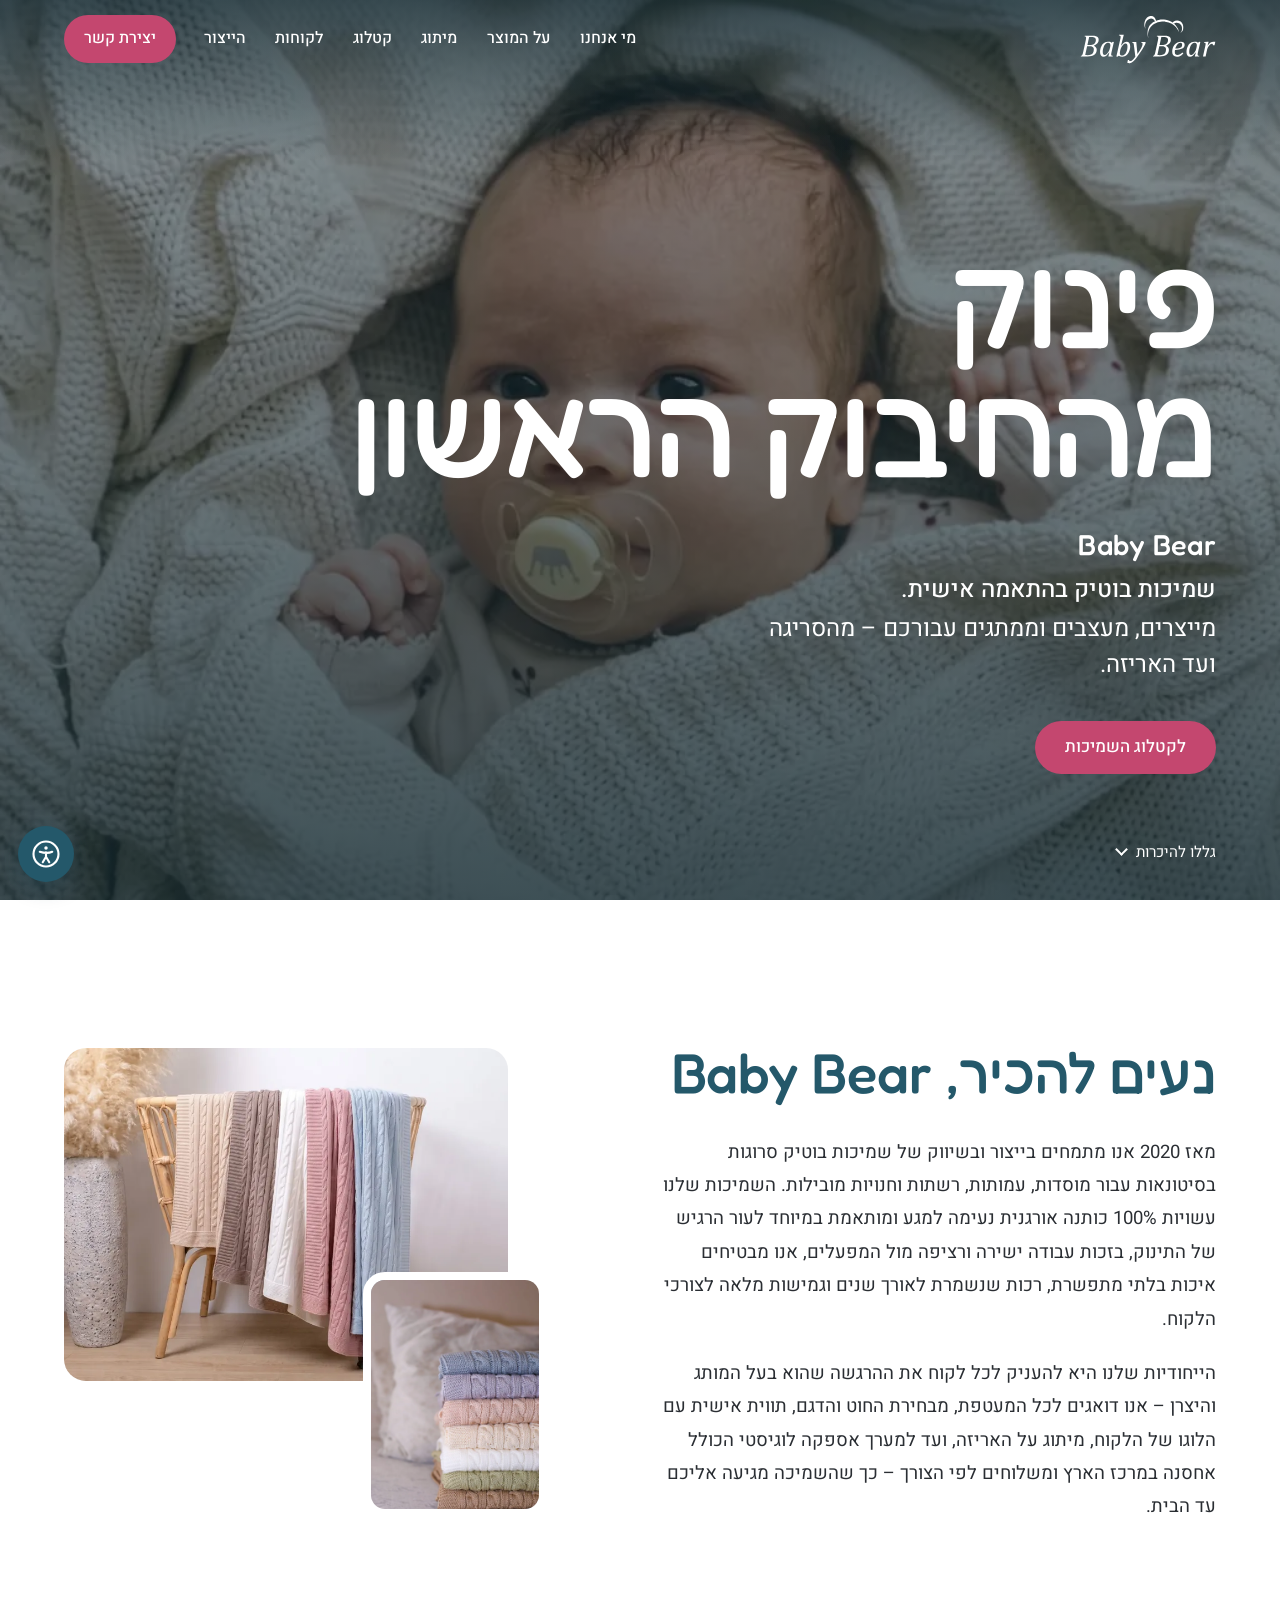
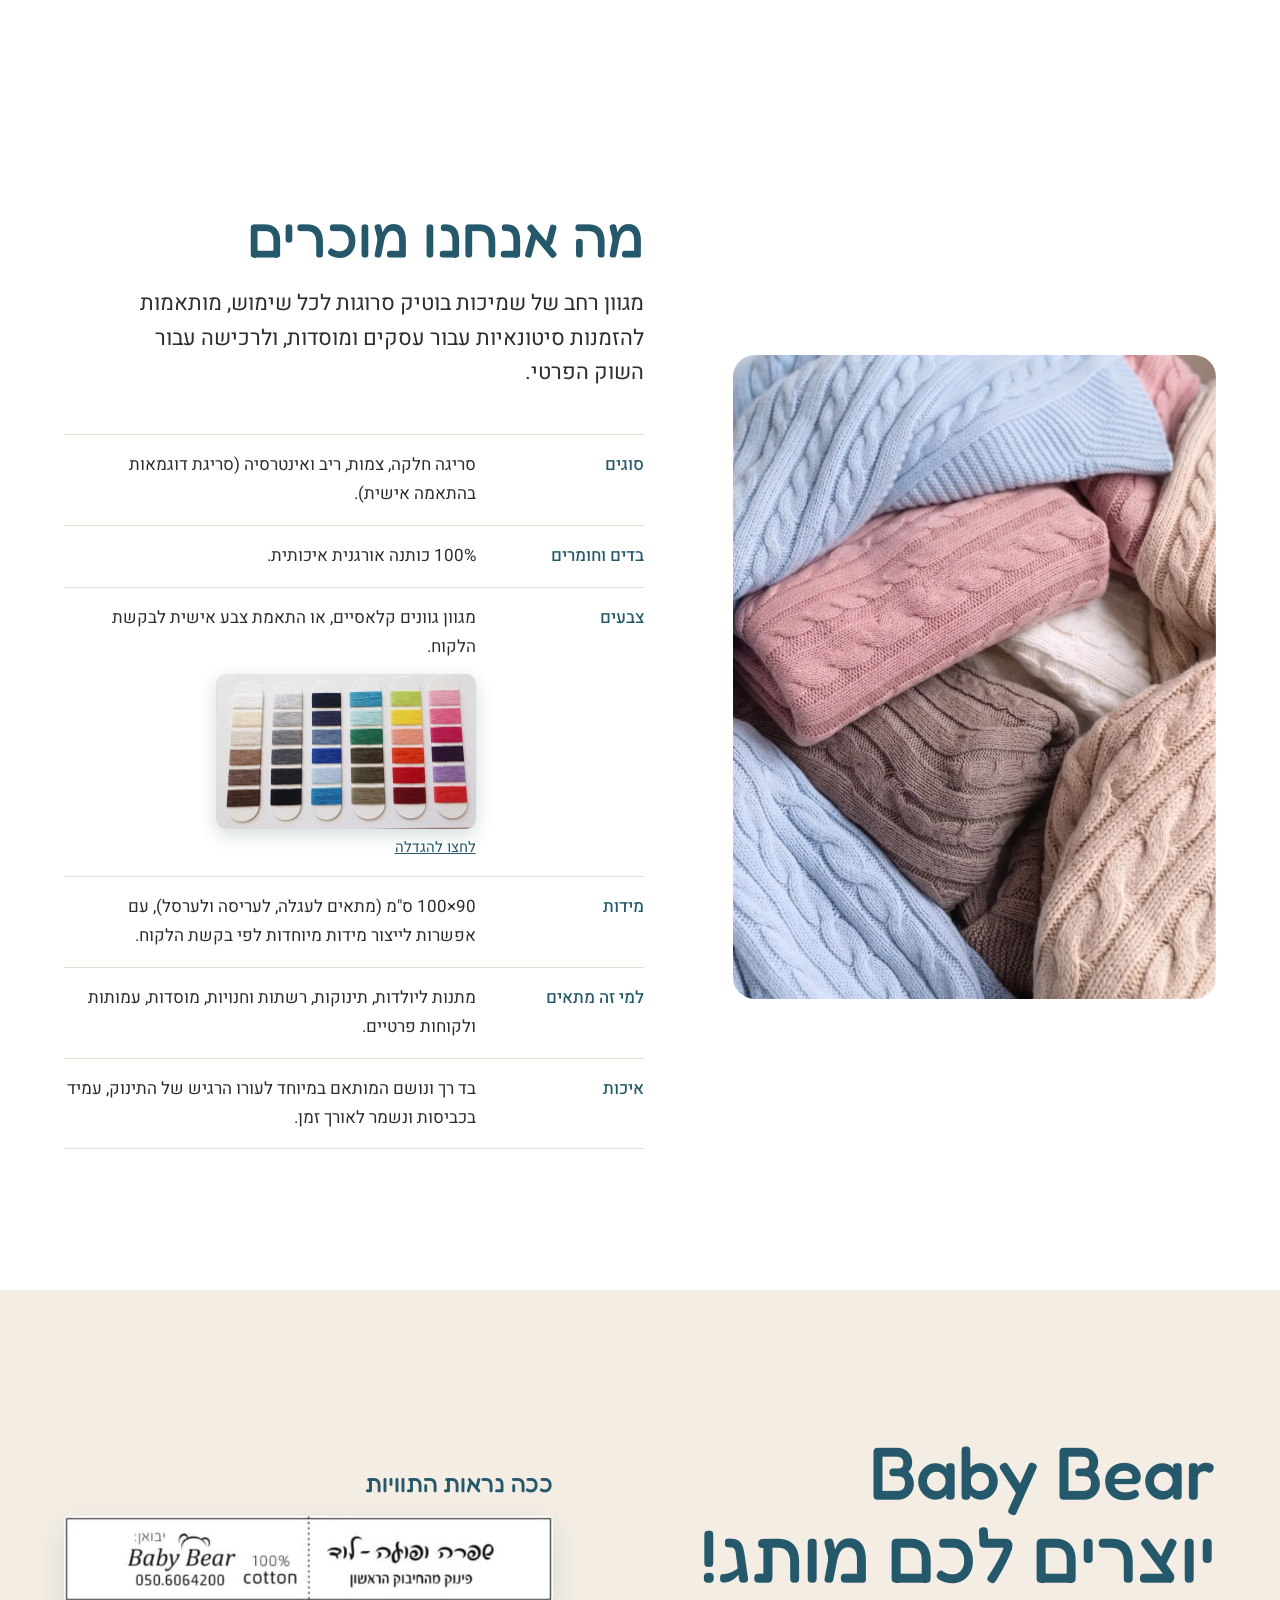
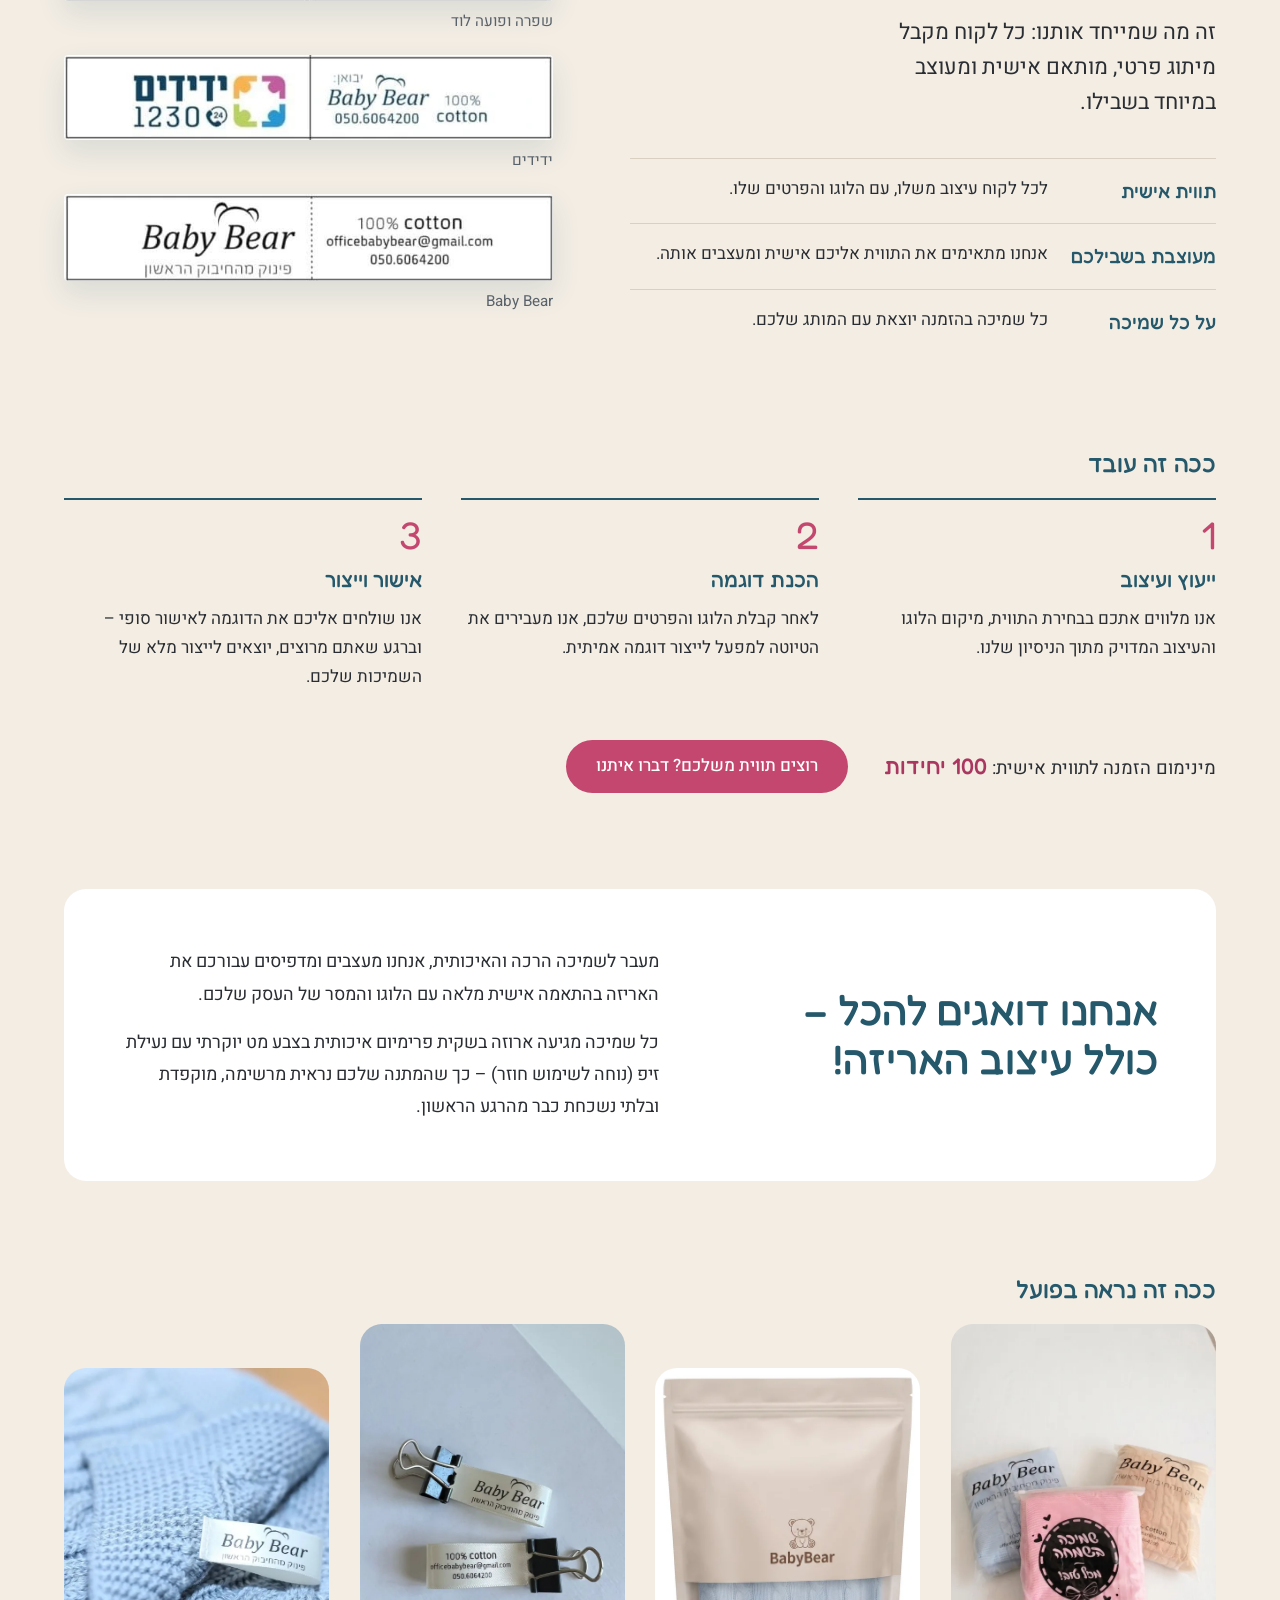
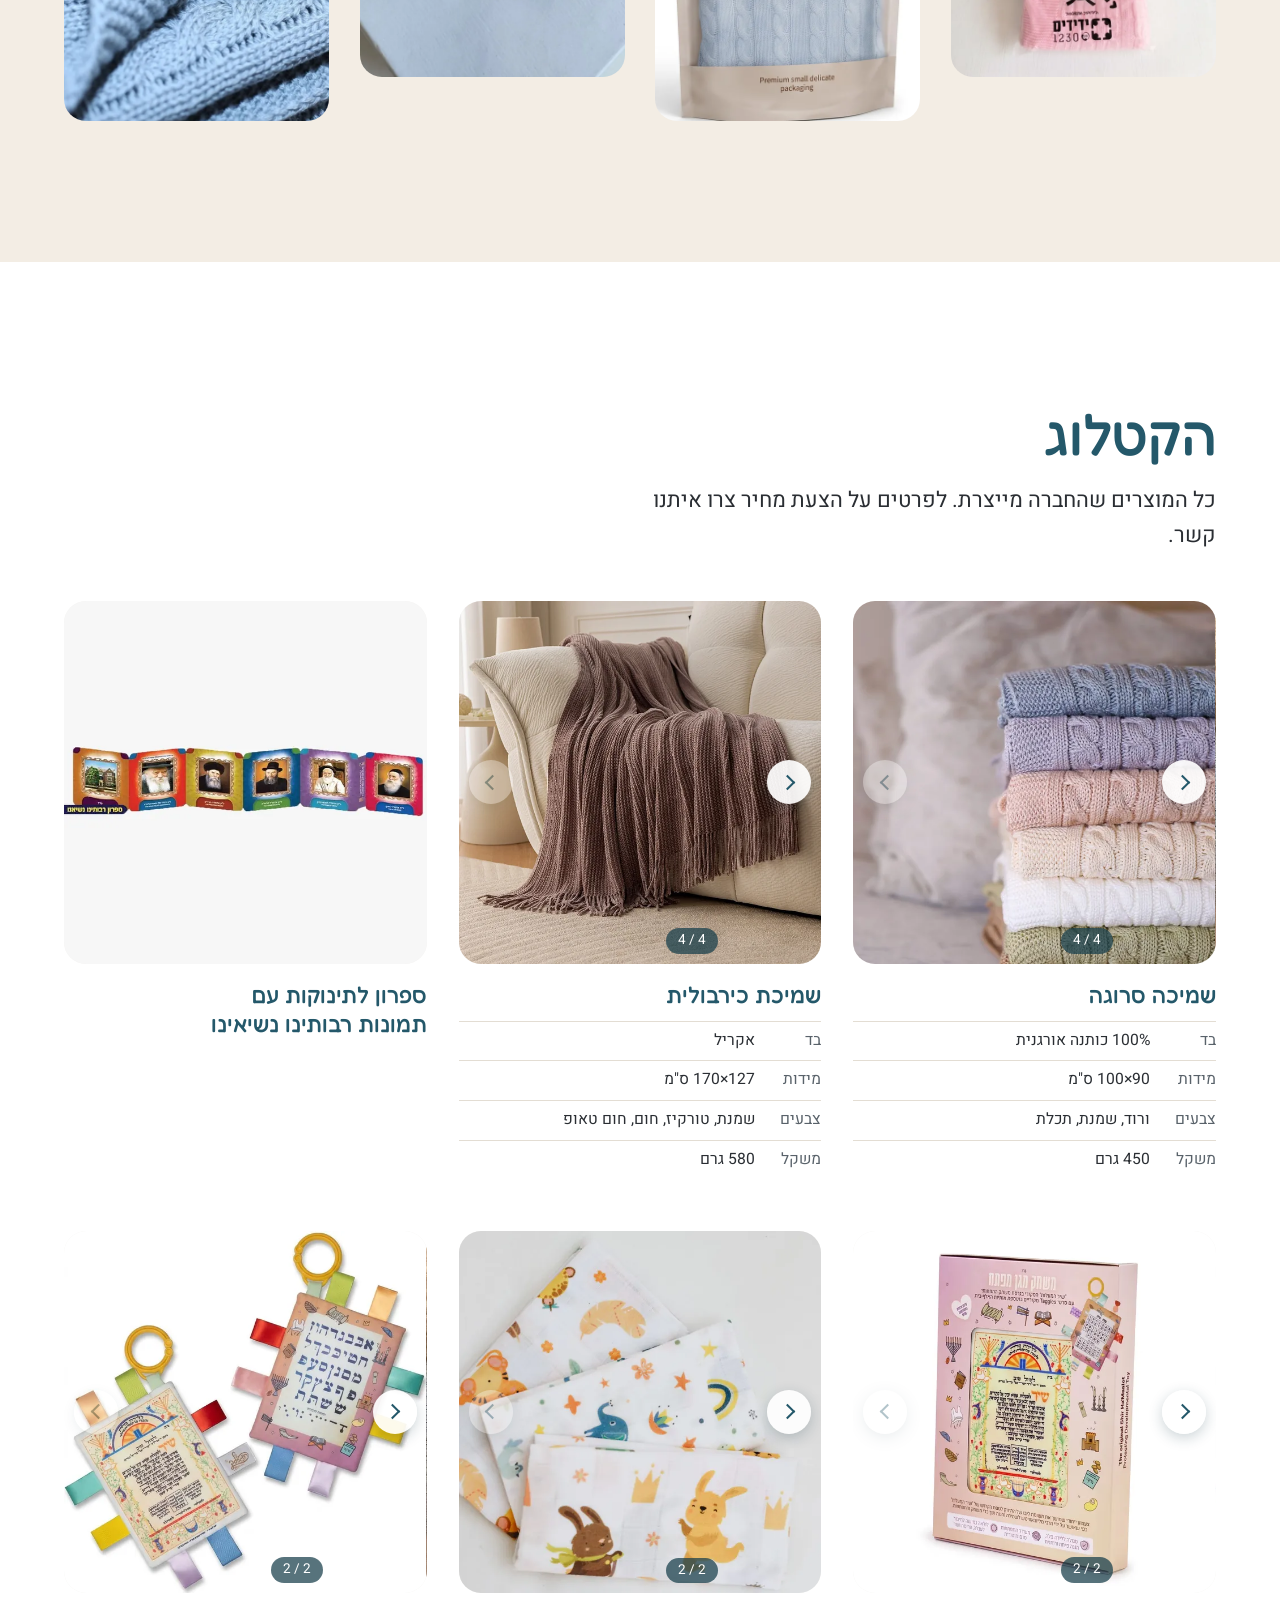
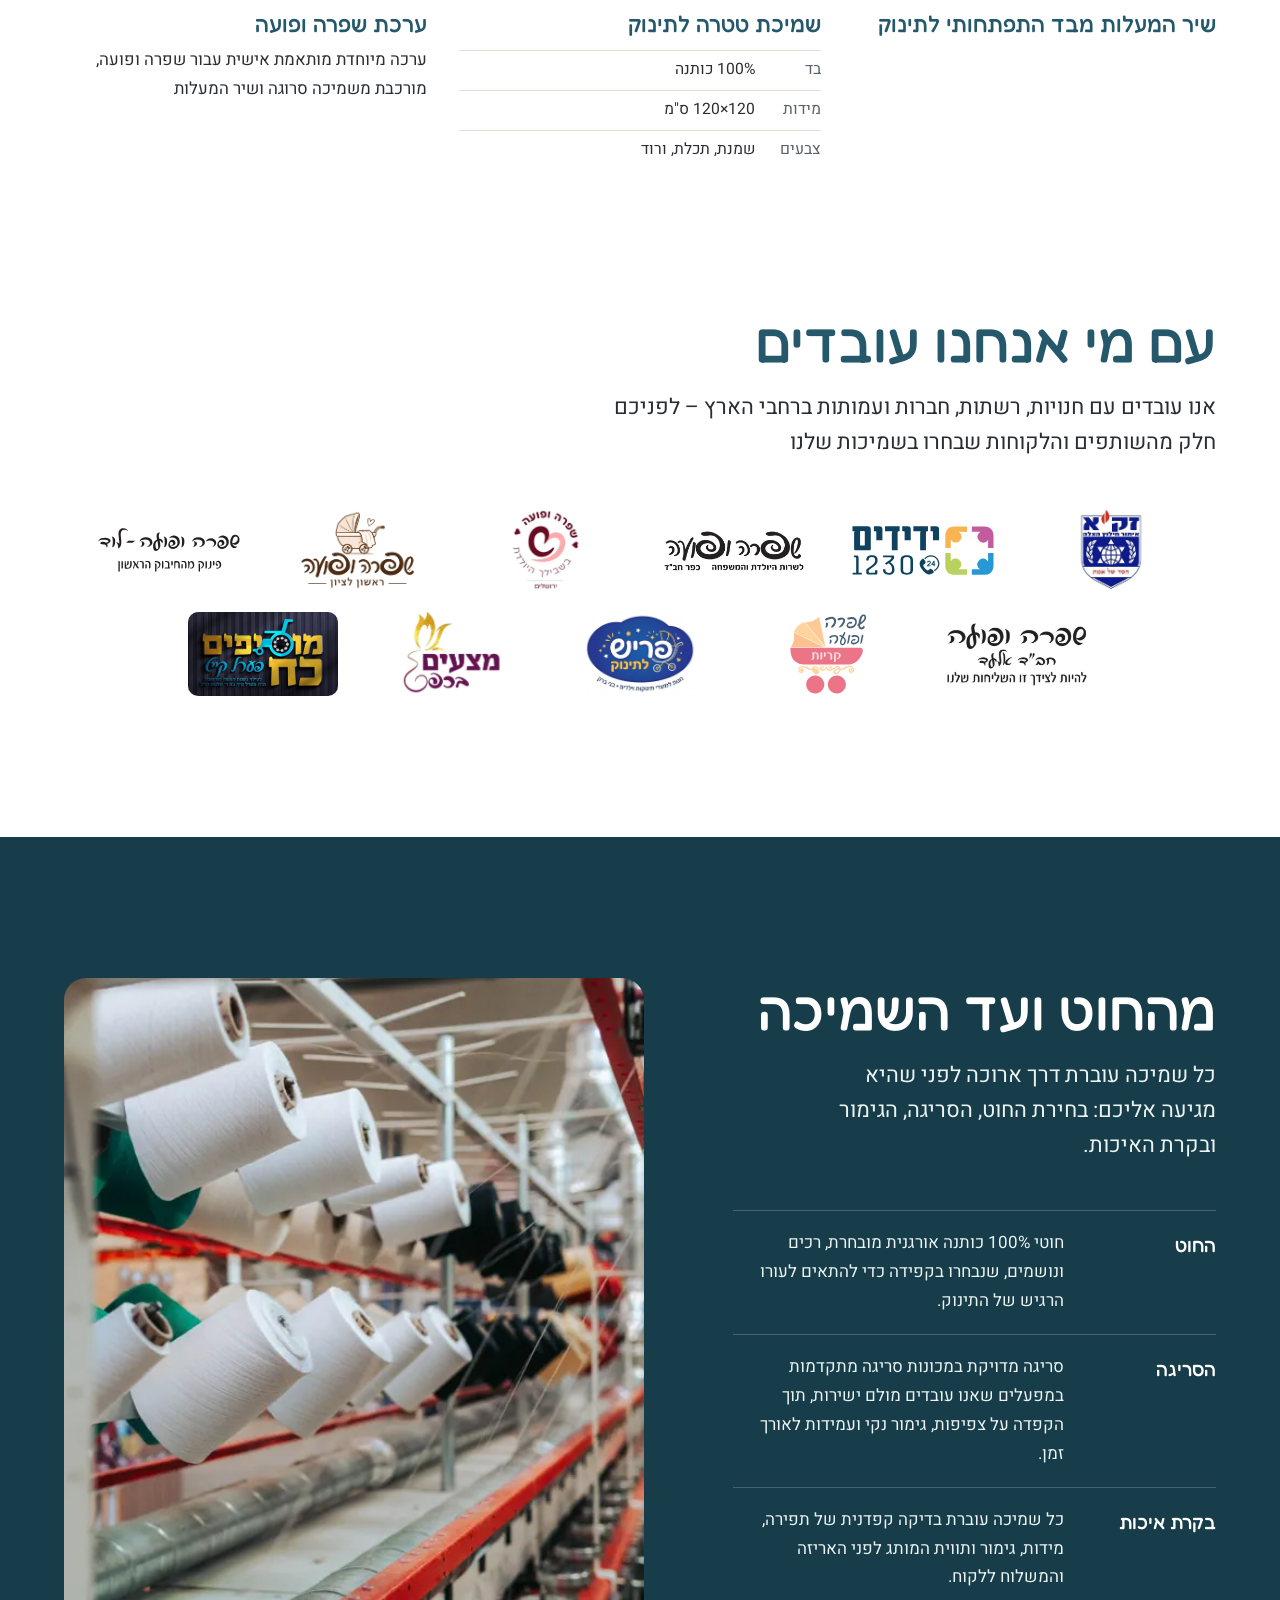
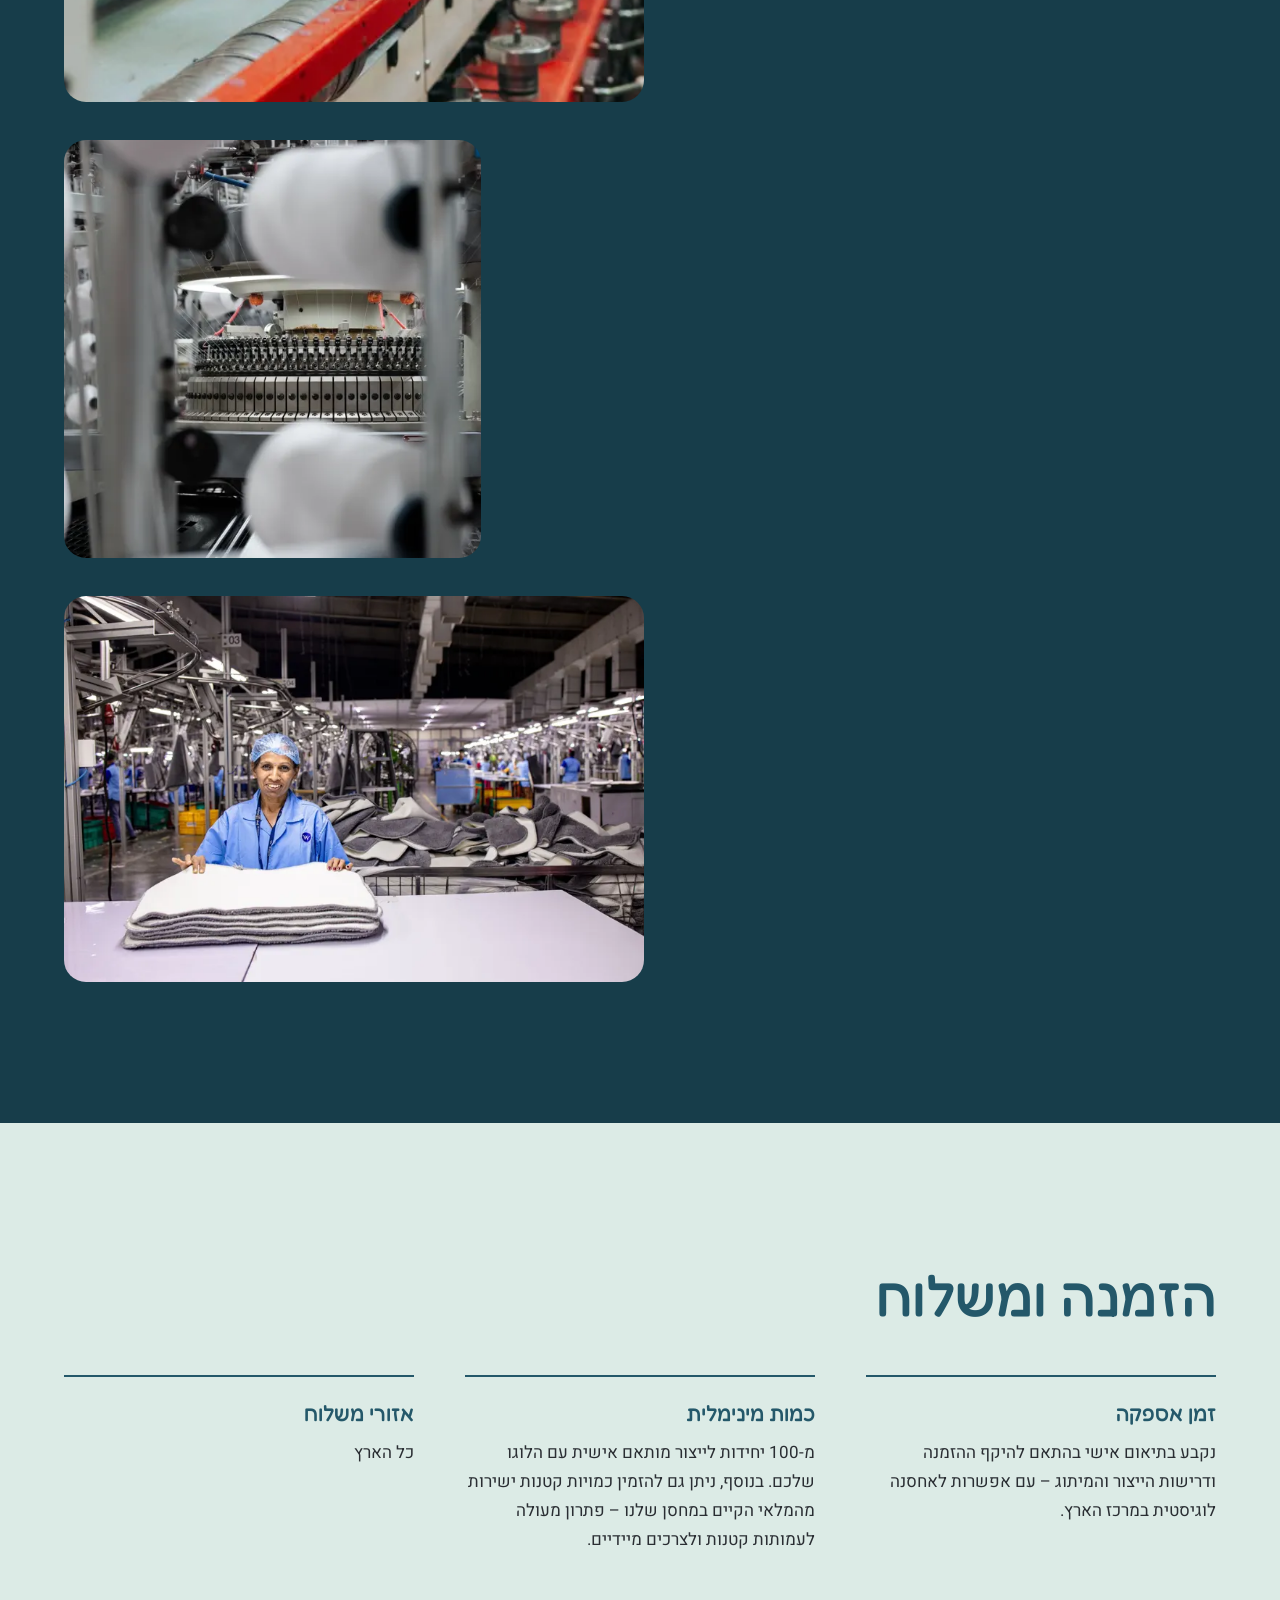
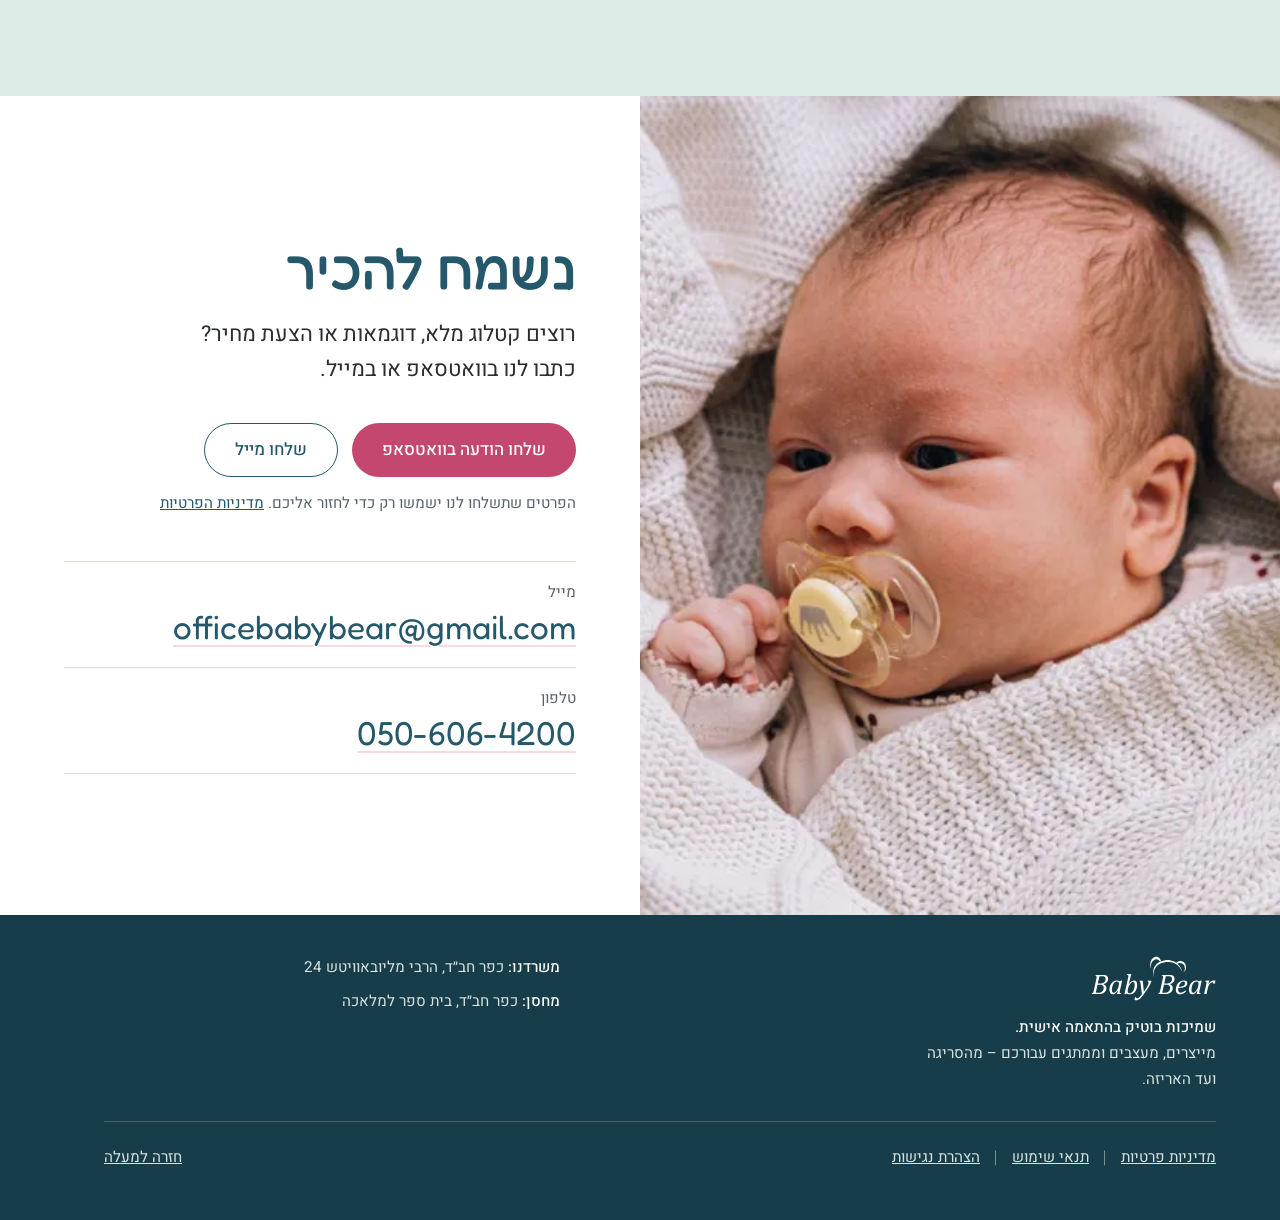
==== commit a5c50f05: "Auto-commit by Claude Code - 2026-11-15 16:01" ====
--- a/index.html
+++ b/index.html
@@ -37,7 +37,7 @@
   <link rel="preconnect" href="https://fonts.googleapis.com">
   <link rel="preconnect" href="https://fonts.gstatic.com" crossorigin>
   <link href="https://fonts.googleapis.com/css2?family=Fredoka:wght@400;500;600&family=Heebo:wght@300;400;500;700&display=swap" rel="stylesheet">
-  <link rel="stylesheet" href="assets/css/style.css?v=20261115d">
+  <link rel="stylesheet" href="assets/css/style.css?v=20261115e">
   <script>document.documentElement.classList.add('js');</script>
 </head>
 
@@ -70,8 +70,8 @@
 
     <!-- פתיחה -->
     <section class="hero" aria-label="פתיחה">
-      <video class="hero-media" muted loop playsinline preload="metadata"
-             poster="assets/img/baby-1600.webp" aria-hidden="true" tabindex="-1">
+      <video class="hero-media" muted playsinline preload="auto"
+             poster="assets/img/hero-poster.webp" aria-hidden="true" tabindex="-1">
         <source src="assets/video/hero-baby-5.mp4" type="video/mp4">
       </video>
       <div class="hero-shade" aria-hidden="true"></div>
@@ -350,11 +350,11 @@
     </div>
   </footer>
 
-  <script src="assets/js/catalog-data.js?v=20261115d"></script>
-  <script src="assets/js/main.js?v=20261115d"></script>
+  <script src="assets/js/catalog-data.js?v=20261115e"></script>
+  <script src="assets/js/main.js?v=20261115e"></script>
   <aside aria-label="יצירת קשר מהיר">
     <a class="wa-fab" href="https://wa.me/972506064200?text=%D7%A9%D7%9C%D7%95%D7%9D%2C%20%D7%94%D7%92%D7%A2%D7%AA%D7%99%20%D7%93%D7%A8%D7%9A%20%D7%94%D7%93%D7%A3%20%D7%A9%D7%9C%20Baby%20Bear%20%D7%95%D7%90%D7%A9%D7%9E%D7%97%20%D7%9C%D7%A7%D7%91%D7%9C%20%D7%A4%D7%A8%D7%98%D7%99%D7%9D%20%D7%95%D7%94%D7%A6%D7%A2%D7%AA%20%D7%9E%D7%97%D7%99%D7%A8%20%D7%A2%D7%9C%20%D7%A9%D7%9E%D7%99%D7%9B%D7%95%D7%AA%20%D7%91%D7%A1%D7%99%D7%98%D7%95%D7%A0%D7%90%D7%95%D7%AA." target="_blank" rel="noopener" aria-label="שליחת הודעה בוואטסאפ (נפתח בלשונית חדשה)"><svg viewBox="0 0 24 24" width="30" height="30" aria-hidden="true" focusable="false" fill="currentColor"><path d="M17.472 14.382c-.297-.149-1.758-.867-2.03-.967-.273-.099-.471-.148-.67.15-.197.297-.767.966-.94 1.164-.173.199-.347.223-.644.075-.297-.15-1.255-.463-2.39-1.475-.883-.788-1.48-1.761-1.653-2.059-.173-.297-.018-.458.13-.606.134-.133.298-.347.446-.52.149-.174.198-.298.298-.497.099-.198.05-.371-.025-.52-.075-.149-.669-1.612-.916-2.207-.242-.579-.487-.5-.669-.51-.173-.008-.371-.01-.57-.01-.198 0-.52.074-.792.372-.272.297-1.04 1.016-1.04 2.479 0 1.462 1.065 2.875 1.213 3.074.149.198 2.096 3.2 5.077 4.487.709.306 1.262.489 1.694.625.712.227 1.36.195 1.871.118.571-.085 1.758-.719 2.006-1.413.248-.694.248-1.289.173-1.413-.074-.124-.272-.198-.57-.347m-5.421 7.403h-.004a9.87 9.87 0 01-5.031-1.378l-.361-.214-3.741.982.998-3.648-.235-.374a9.86 9.86 0 01-1.51-5.26c.001-5.45 4.436-9.884 9.888-9.884 2.64 0 5.122 1.03 6.988 2.898a9.825 9.825 0 012.893 6.994c-.003 5.45-4.437 9.884-9.885 9.884m8.413-18.297A11.815 11.815 0 0012.05 0C5.495 0 .16 5.335.157 11.892c0 2.096.547 4.142 1.588 5.945L.057 24l6.305-1.654a11.882 11.882 0 005.683 1.448h.005c6.554 0 11.89-5.335 11.893-11.893a11.821 11.821 0 00-3.48-8.413Z"/></svg></a>
   </aside>
-  <script src="assets/js/a11y.js?v=20261115d" defer></script>
+  <script src="assets/js/a11y.js?v=20261115e" defer></script>
 </body>
 </html>
--- a/assets/css/style.css
+++ b/assets/css/style.css
@@ -201,7 +201,7 @@
   display: grid;
   align-items: end;
   color: #fff;
-  background: var(--teal-deep);
+  background: var(--teal-deep) url("../img/hero-poster.webp") center / cover no-repeat;
   overflow: hidden;
 }
 .hero-media {
@@ -210,7 +210,10 @@
   width: 100%;
   height: 100%;
   object-fit: cover;
-}
+  transition: opacity .8s ease;
+}
+/* בסוף הסרטון הוא נמוג אל הפריים הראשון (התמונה שמאחוריו) ומתחיל מחדש, במקום קפיצה חדה */
+.hero-media.is-fading { opacity: 0; }
 .hero-shade {
   position: absolute;
   inset: 0;
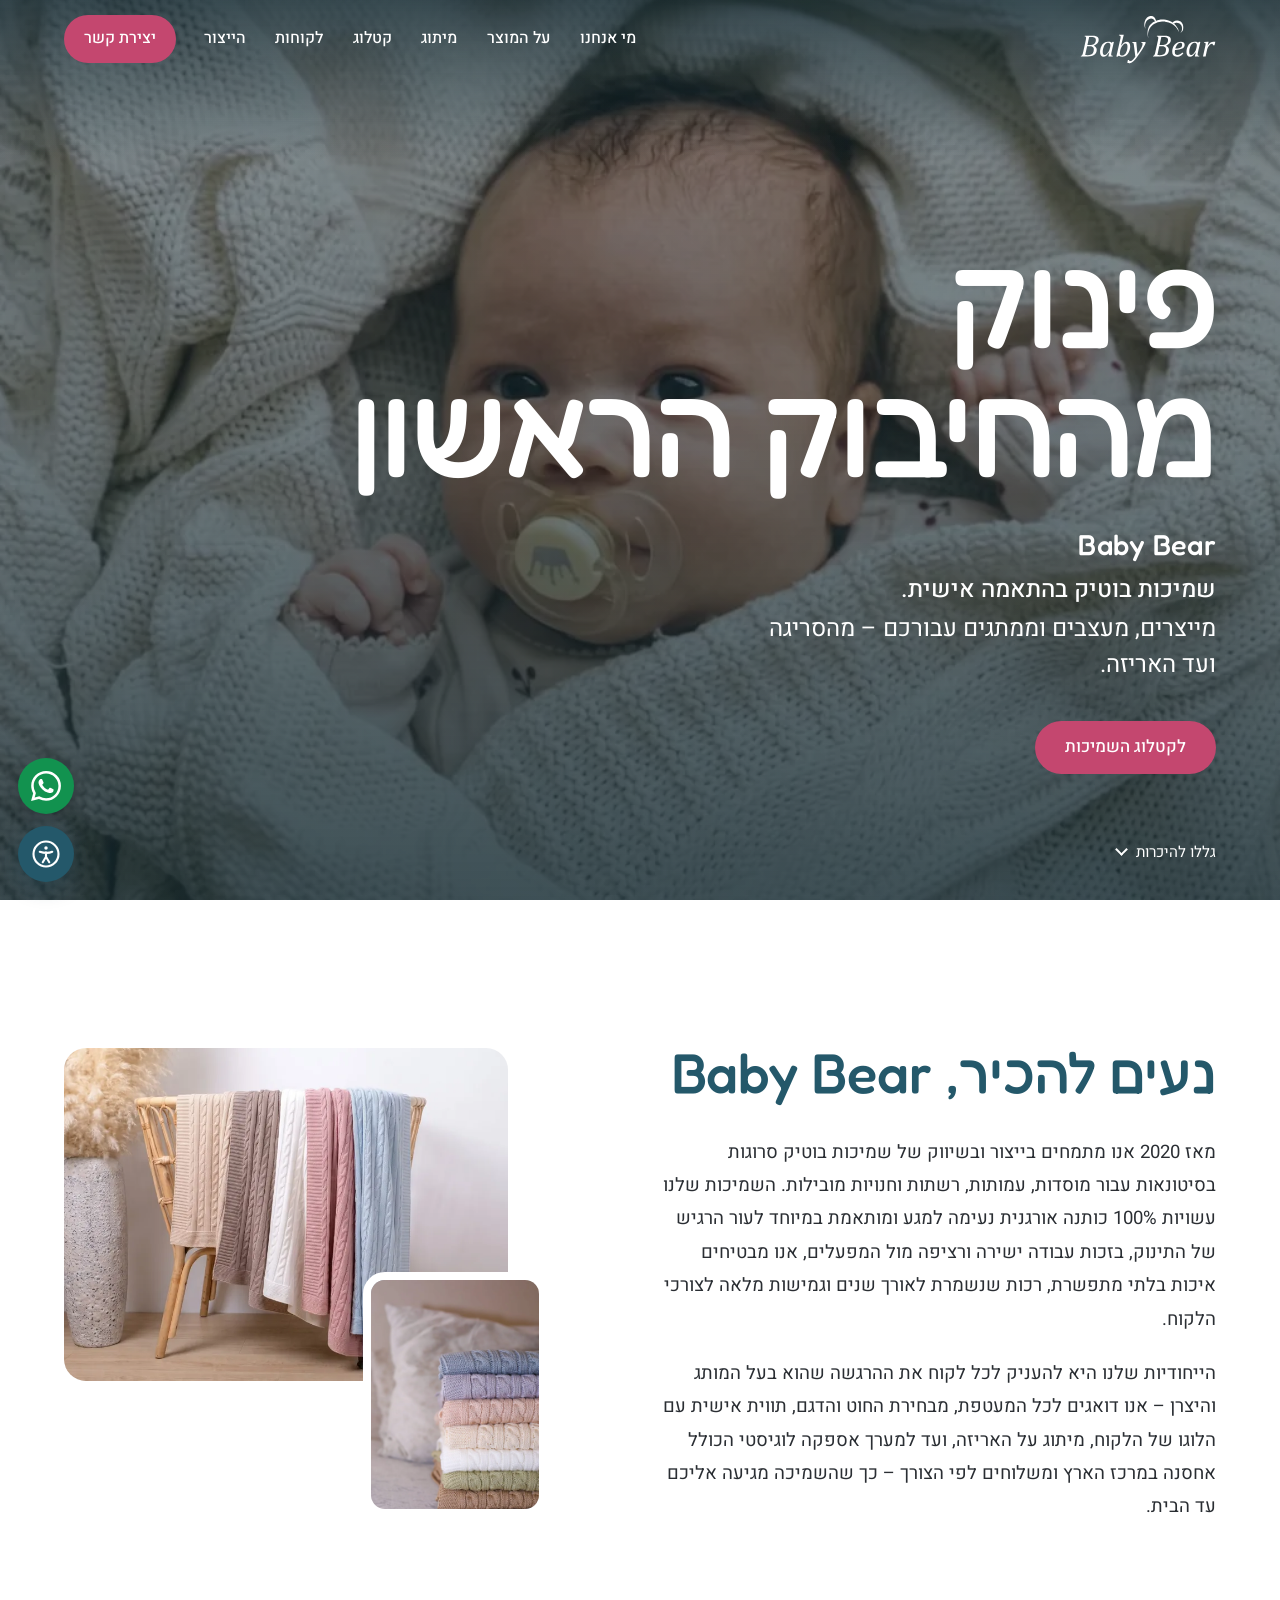
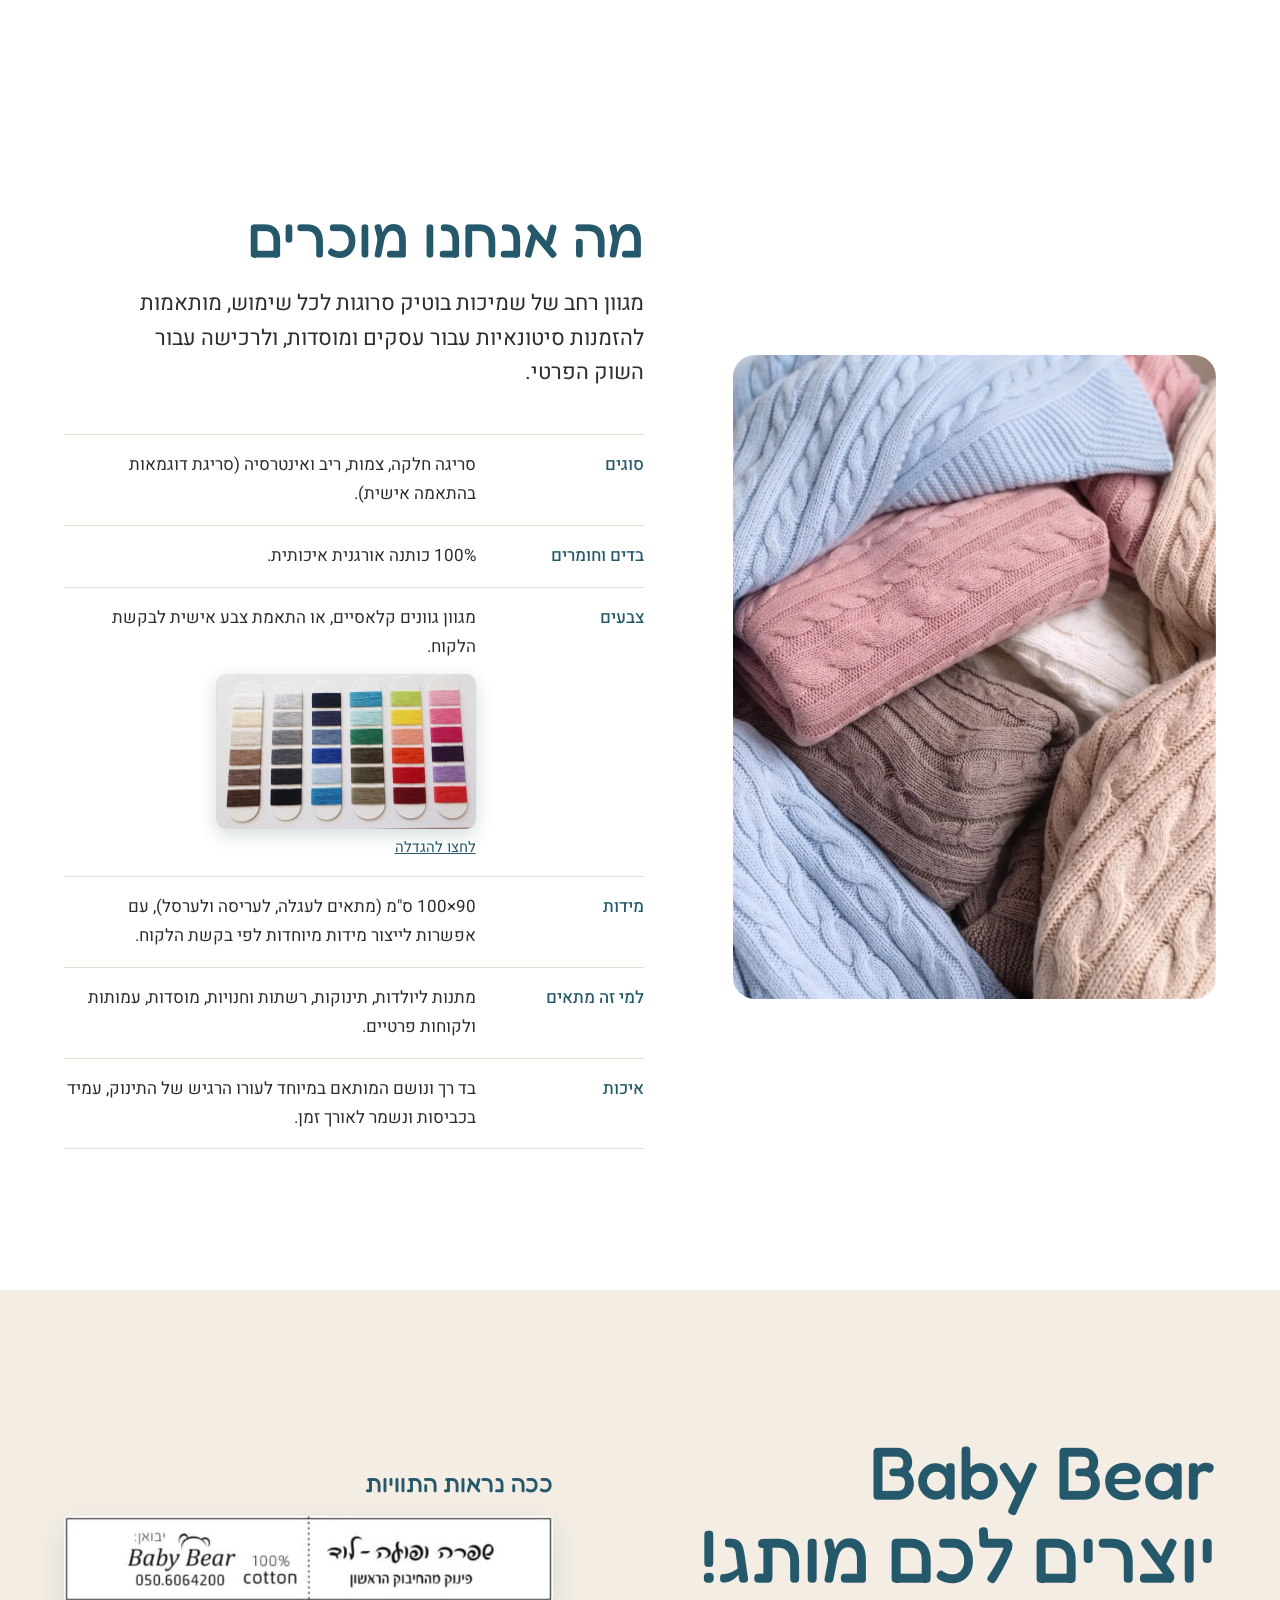
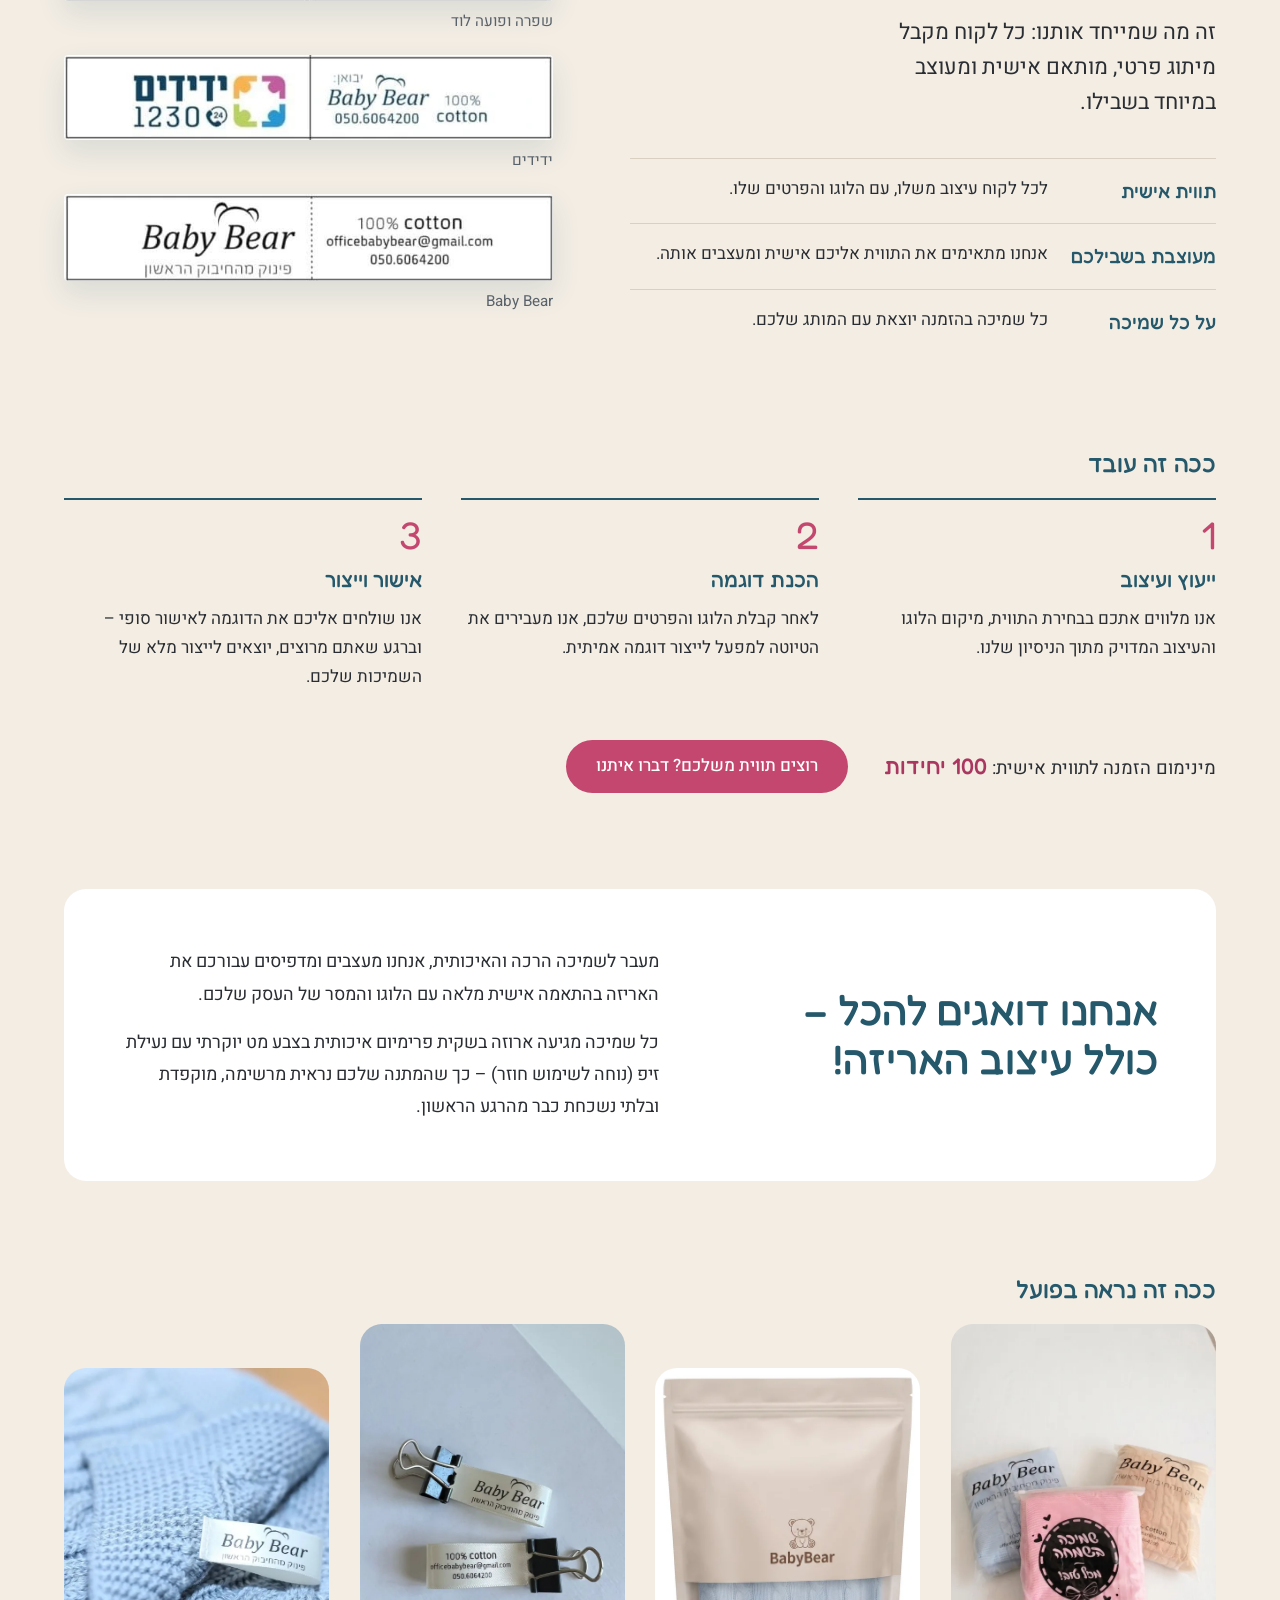
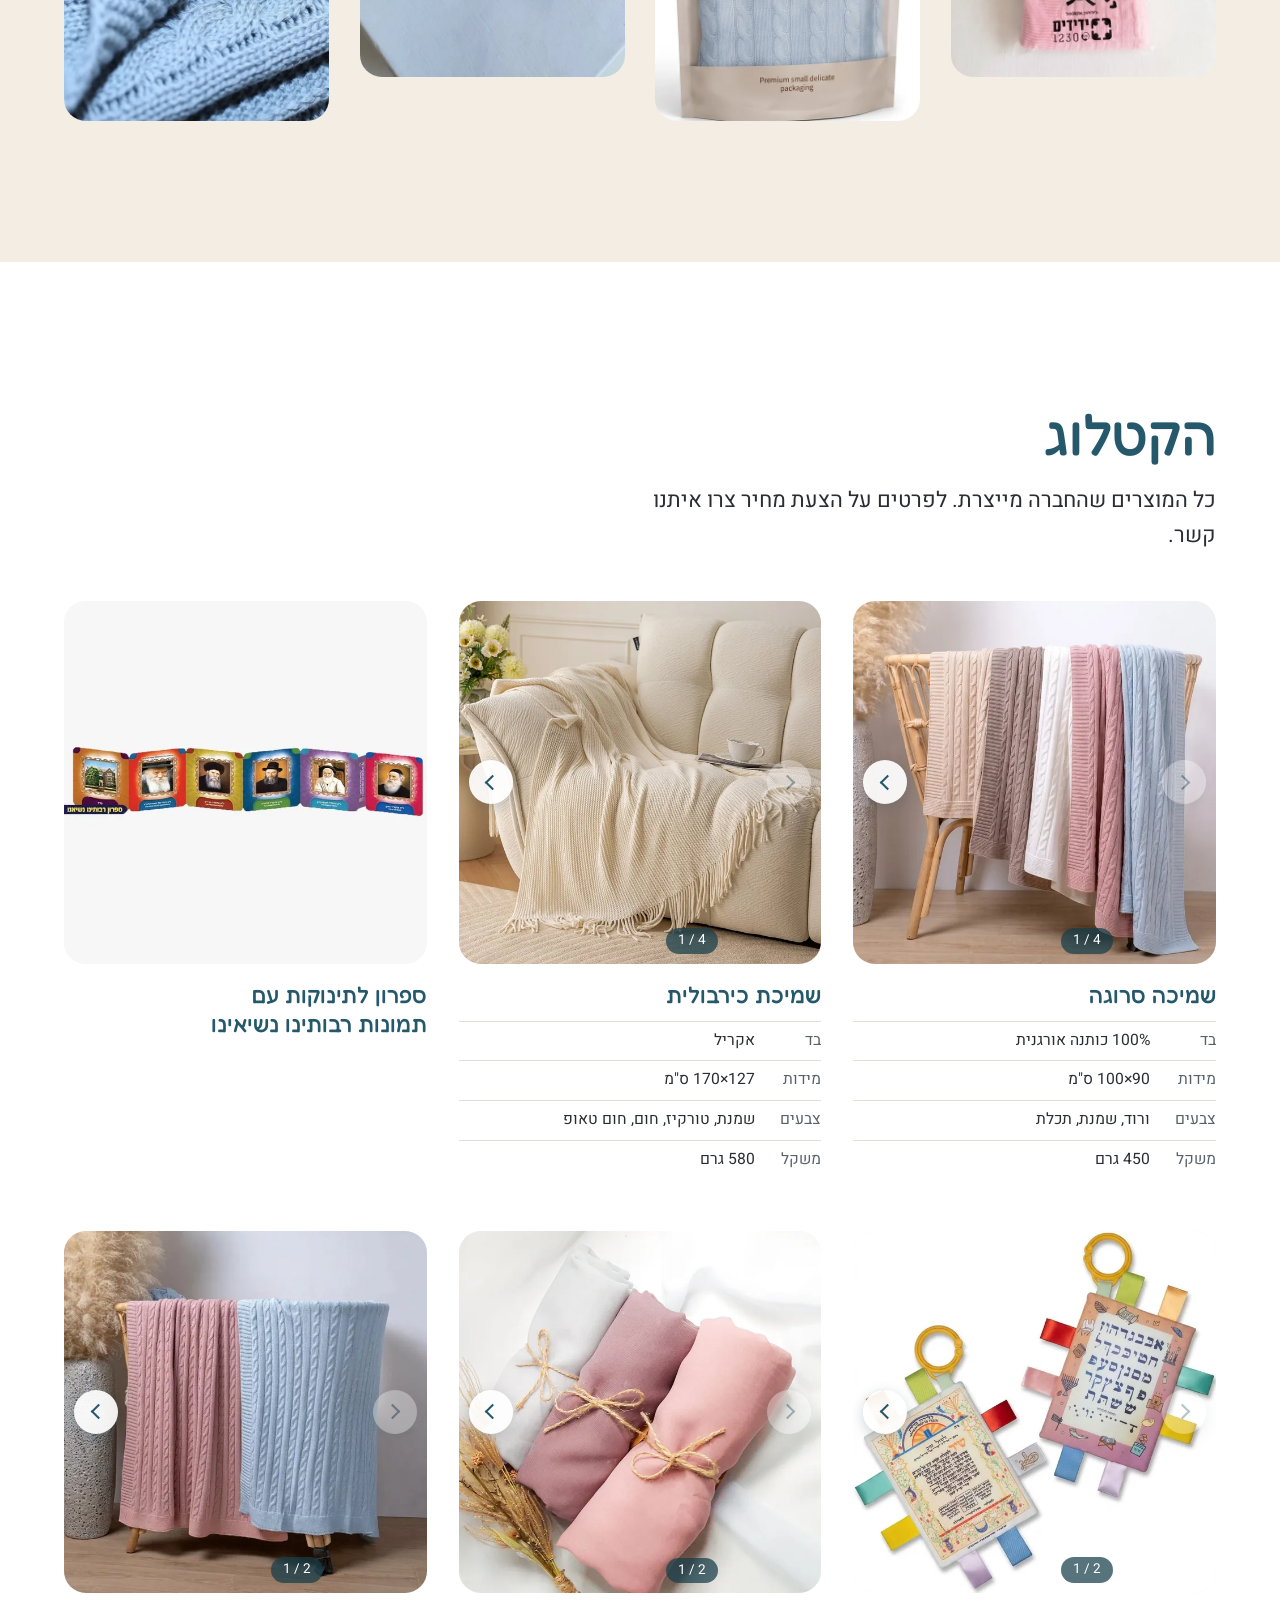
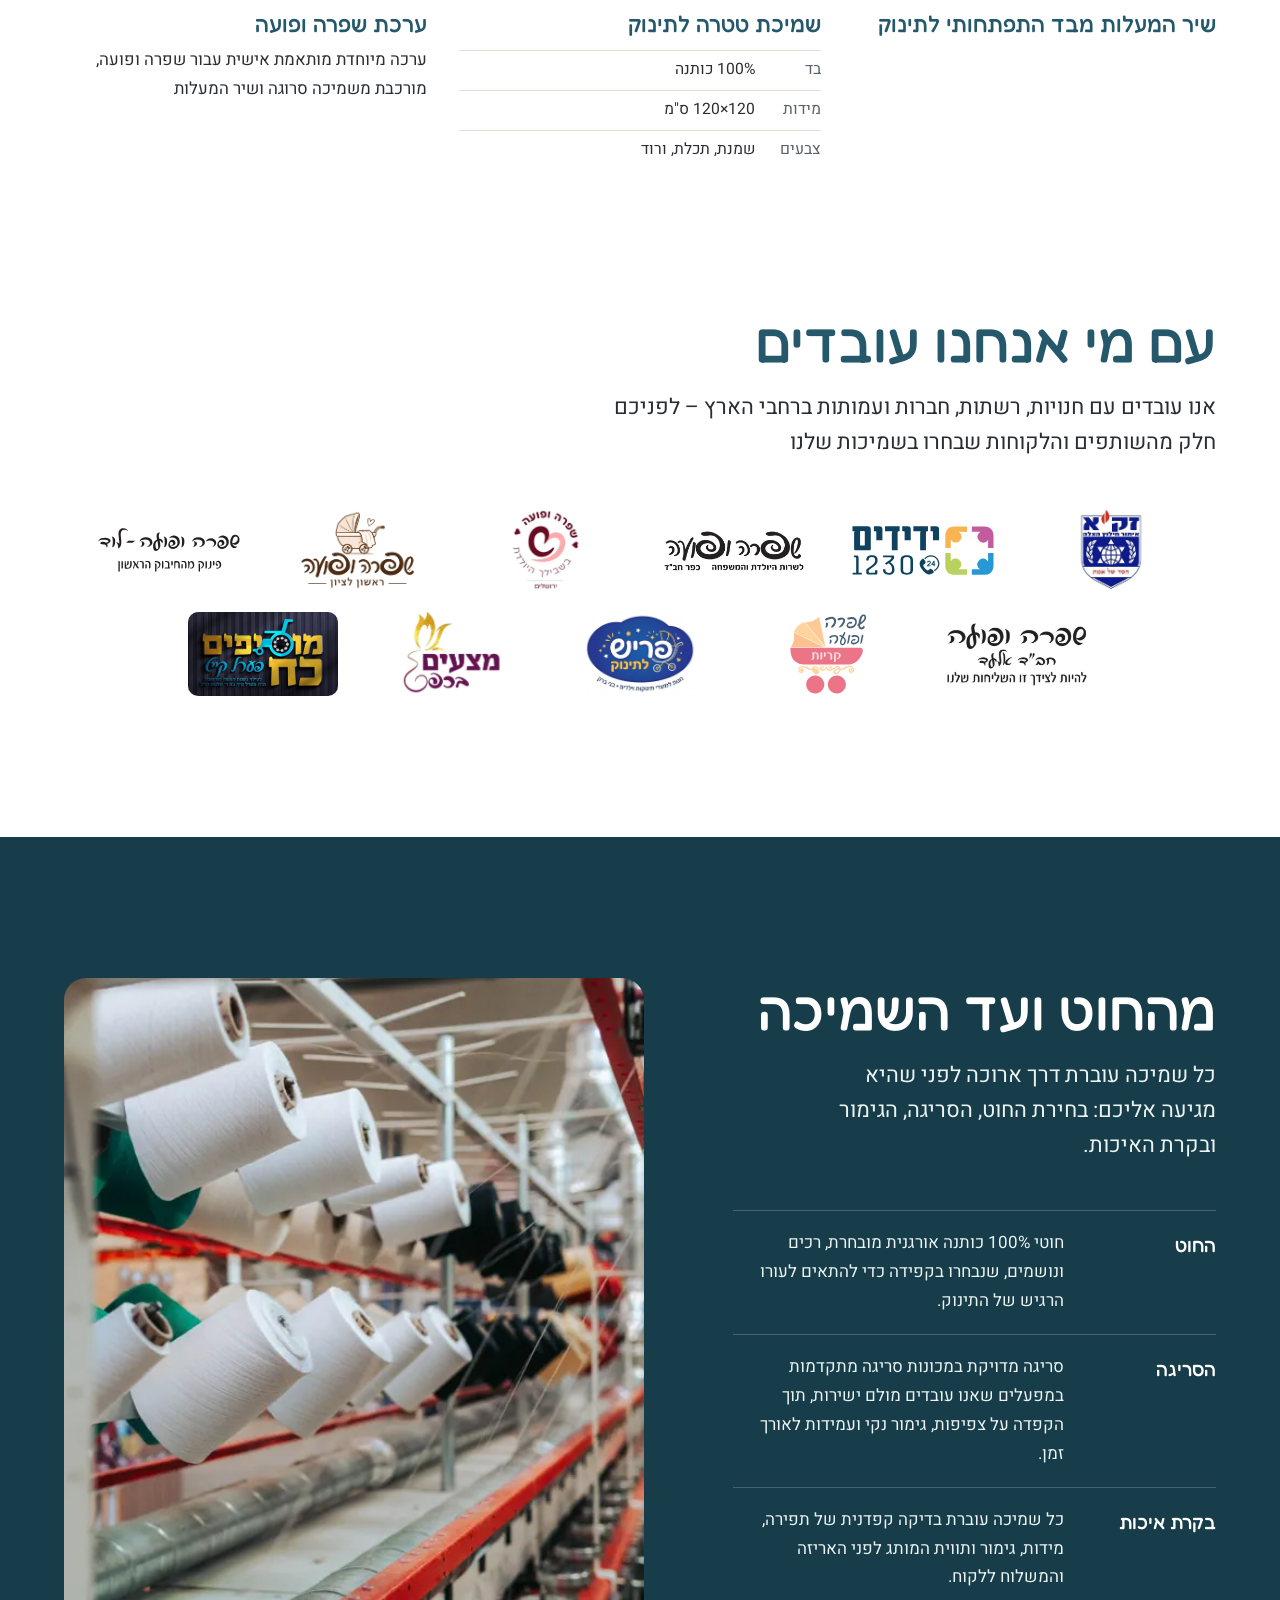
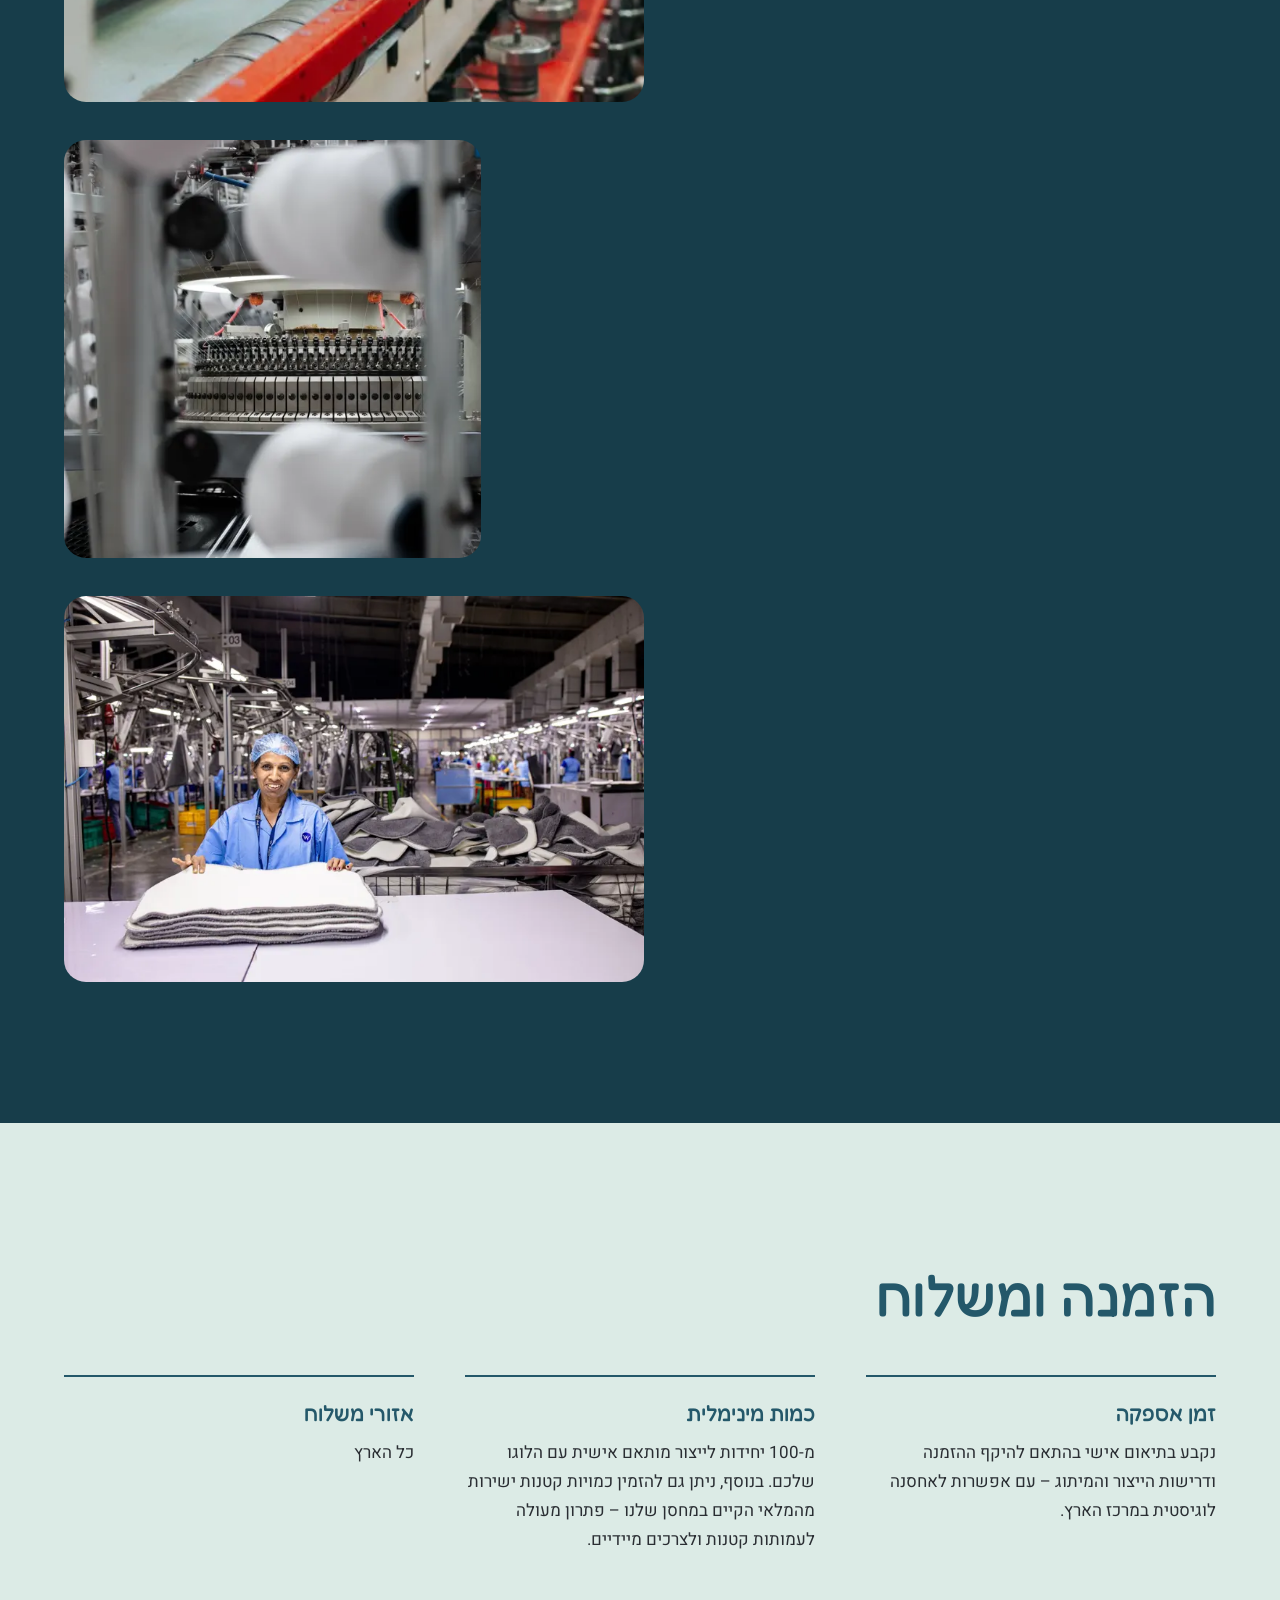
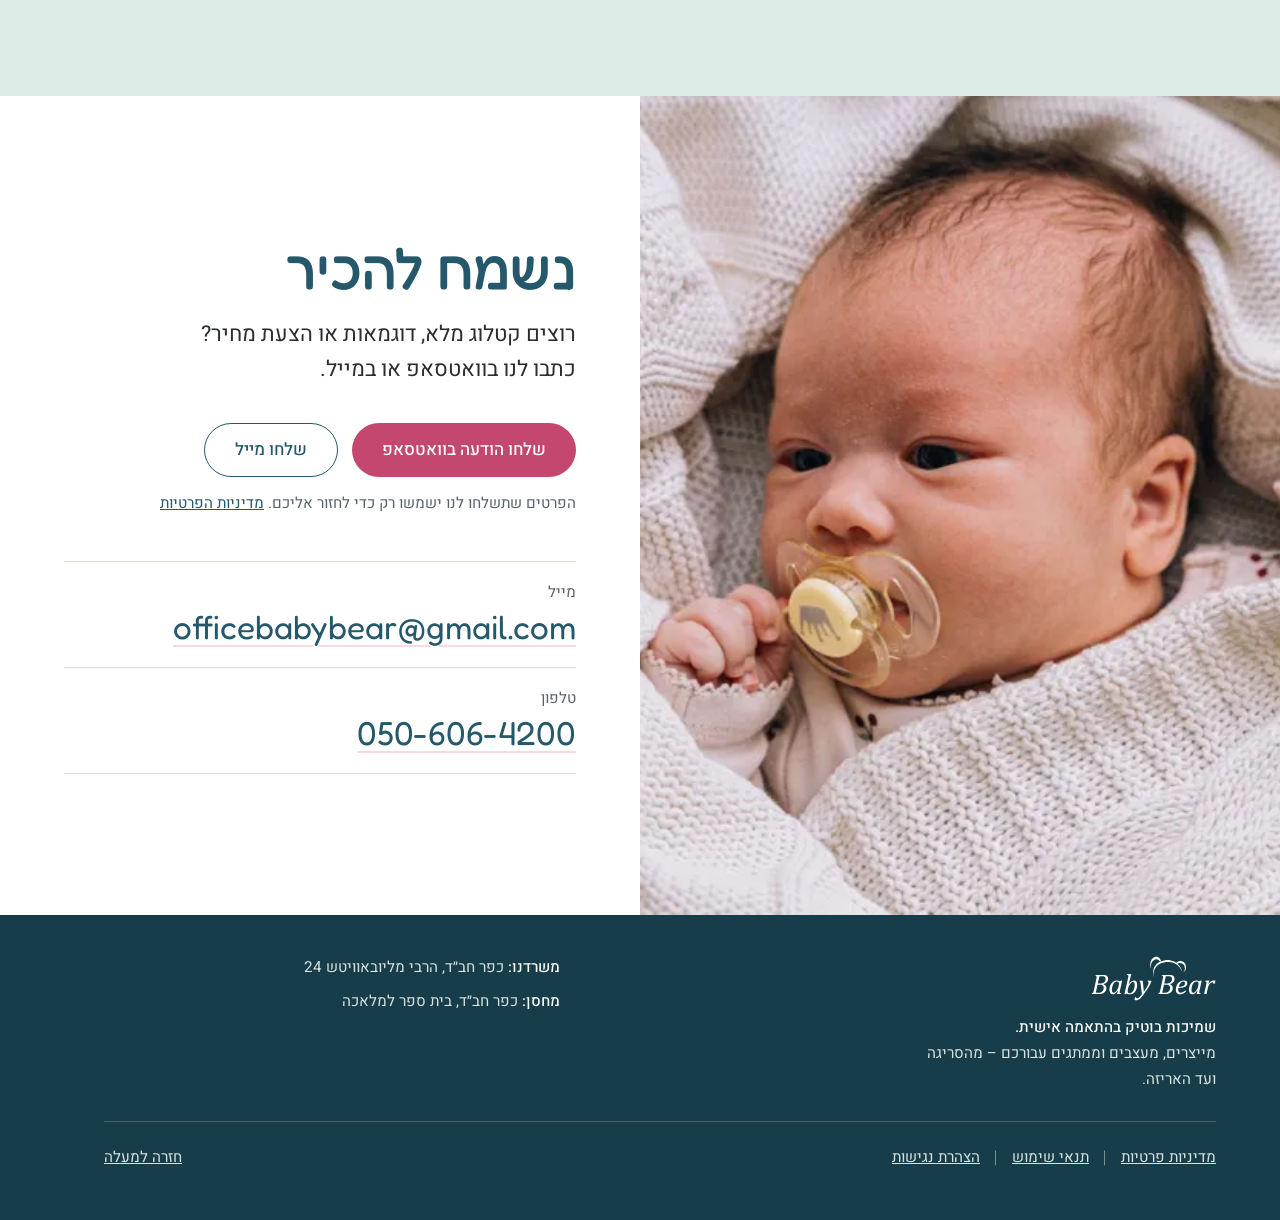
==== commit 9816f029: "Auto-commit by Claude Code - 2026-11-15 16:06" ====
--- a/index.html
+++ b/index.html
@@ -37,7 +37,7 @@
   <link rel="preconnect" href="https://fonts.googleapis.com">
   <link rel="preconnect" href="https://fonts.gstatic.com" crossorigin>
   <link href="https://fonts.googleapis.com/css2?family=Fredoka:wght@400;500;600&family=Heebo:wght@300;400;500;700&display=swap" rel="stylesheet">
-  <link rel="stylesheet" href="assets/css/style.css?v=20261115e">
+  <link rel="stylesheet" href="assets/css/style.css?v=20261115f">
   <script>document.documentElement.classList.add('js');</script>
 </head>
 
@@ -350,11 +350,11 @@
     </div>
   </footer>
 
-  <script src="assets/js/catalog-data.js?v=20261115e"></script>
-  <script src="assets/js/main.js?v=20261115e"></script>
+  <script src="assets/js/catalog-data.js?v=20261115f"></script>
+  <script src="assets/js/main.js?v=20261115f"></script>
   <aside aria-label="יצירת קשר מהיר">
     <a class="wa-fab" href="https://wa.me/972506064200?text=%D7%A9%D7%9C%D7%95%D7%9D%2C%20%D7%94%D7%92%D7%A2%D7%AA%D7%99%20%D7%93%D7%A8%D7%9A%20%D7%94%D7%93%D7%A3%20%D7%A9%D7%9C%20Baby%20Bear%20%D7%95%D7%90%D7%A9%D7%9E%D7%97%20%D7%9C%D7%A7%D7%91%D7%9C%20%D7%A4%D7%A8%D7%98%D7%99%D7%9D%20%D7%95%D7%94%D7%A6%D7%A2%D7%AA%20%D7%9E%D7%97%D7%99%D7%A8%20%D7%A2%D7%9C%20%D7%A9%D7%9E%D7%99%D7%9B%D7%95%D7%AA%20%D7%91%D7%A1%D7%99%D7%98%D7%95%D7%A0%D7%90%D7%95%D7%AA." target="_blank" rel="noopener" aria-label="שליחת הודעה בוואטסאפ (נפתח בלשונית חדשה)"><svg viewBox="0 0 24 24" width="30" height="30" aria-hidden="true" focusable="false" fill="currentColor"><path d="M17.472 14.382c-.297-.149-1.758-.867-2.03-.967-.273-.099-.471-.148-.67.15-.197.297-.767.966-.94 1.164-.173.199-.347.223-.644.075-.297-.15-1.255-.463-2.39-1.475-.883-.788-1.48-1.761-1.653-2.059-.173-.297-.018-.458.13-.606.134-.133.298-.347.446-.52.149-.174.198-.298.298-.497.099-.198.05-.371-.025-.52-.075-.149-.669-1.612-.916-2.207-.242-.579-.487-.5-.669-.51-.173-.008-.371-.01-.57-.01-.198 0-.52.074-.792.372-.272.297-1.04 1.016-1.04 2.479 0 1.462 1.065 2.875 1.213 3.074.149.198 2.096 3.2 5.077 4.487.709.306 1.262.489 1.694.625.712.227 1.36.195 1.871.118.571-.085 1.758-.719 2.006-1.413.248-.694.248-1.289.173-1.413-.074-.124-.272-.198-.57-.347m-5.421 7.403h-.004a9.87 9.87 0 01-5.031-1.378l-.361-.214-3.741.982.998-3.648-.235-.374a9.86 9.86 0 01-1.51-5.26c.001-5.45 4.436-9.884 9.888-9.884 2.64 0 5.122 1.03 6.988 2.898a9.825 9.825 0 012.893 6.994c-.003 5.45-4.437 9.884-9.885 9.884m8.413-18.297A11.815 11.815 0 0012.05 0C5.495 0 .16 5.335.157 11.892c0 2.096.547 4.142 1.588 5.945L.057 24l6.305-1.654a11.882 11.882 0 005.683 1.448h.005c6.554 0 11.89-5.335 11.893-11.893a11.821 11.821 0 00-3.48-8.413Z"/></svg></a>
   </aside>
-  <script src="assets/js/a11y.js?v=20261115e" defer></script>
+  <script src="assets/js/a11y.js?v=20261115f" defer></script>
 </body>
 </html>
--- a/assets/css/style.css
+++ b/assets/css/style.css
@@ -211,6 +211,9 @@
   height: 100%;
   object-fit: cover;
   transition: opacity .8s ease;
+  /* שכבה קבועה במעבד הגרפי: מונע החלפת מסלול הצגה (והסטת גוון) כשמתחילים לגלול */
+  transform: translateZ(0);
+  will-change: opacity;
 }
 /* בסוף הסרטון הוא נמוג אל הפריים הראשון (התמונה שמאחוריו) ומתחיל מחדש, במקום קפיצה חדה */
 .hero-media.is-fading { opacity: 0; }
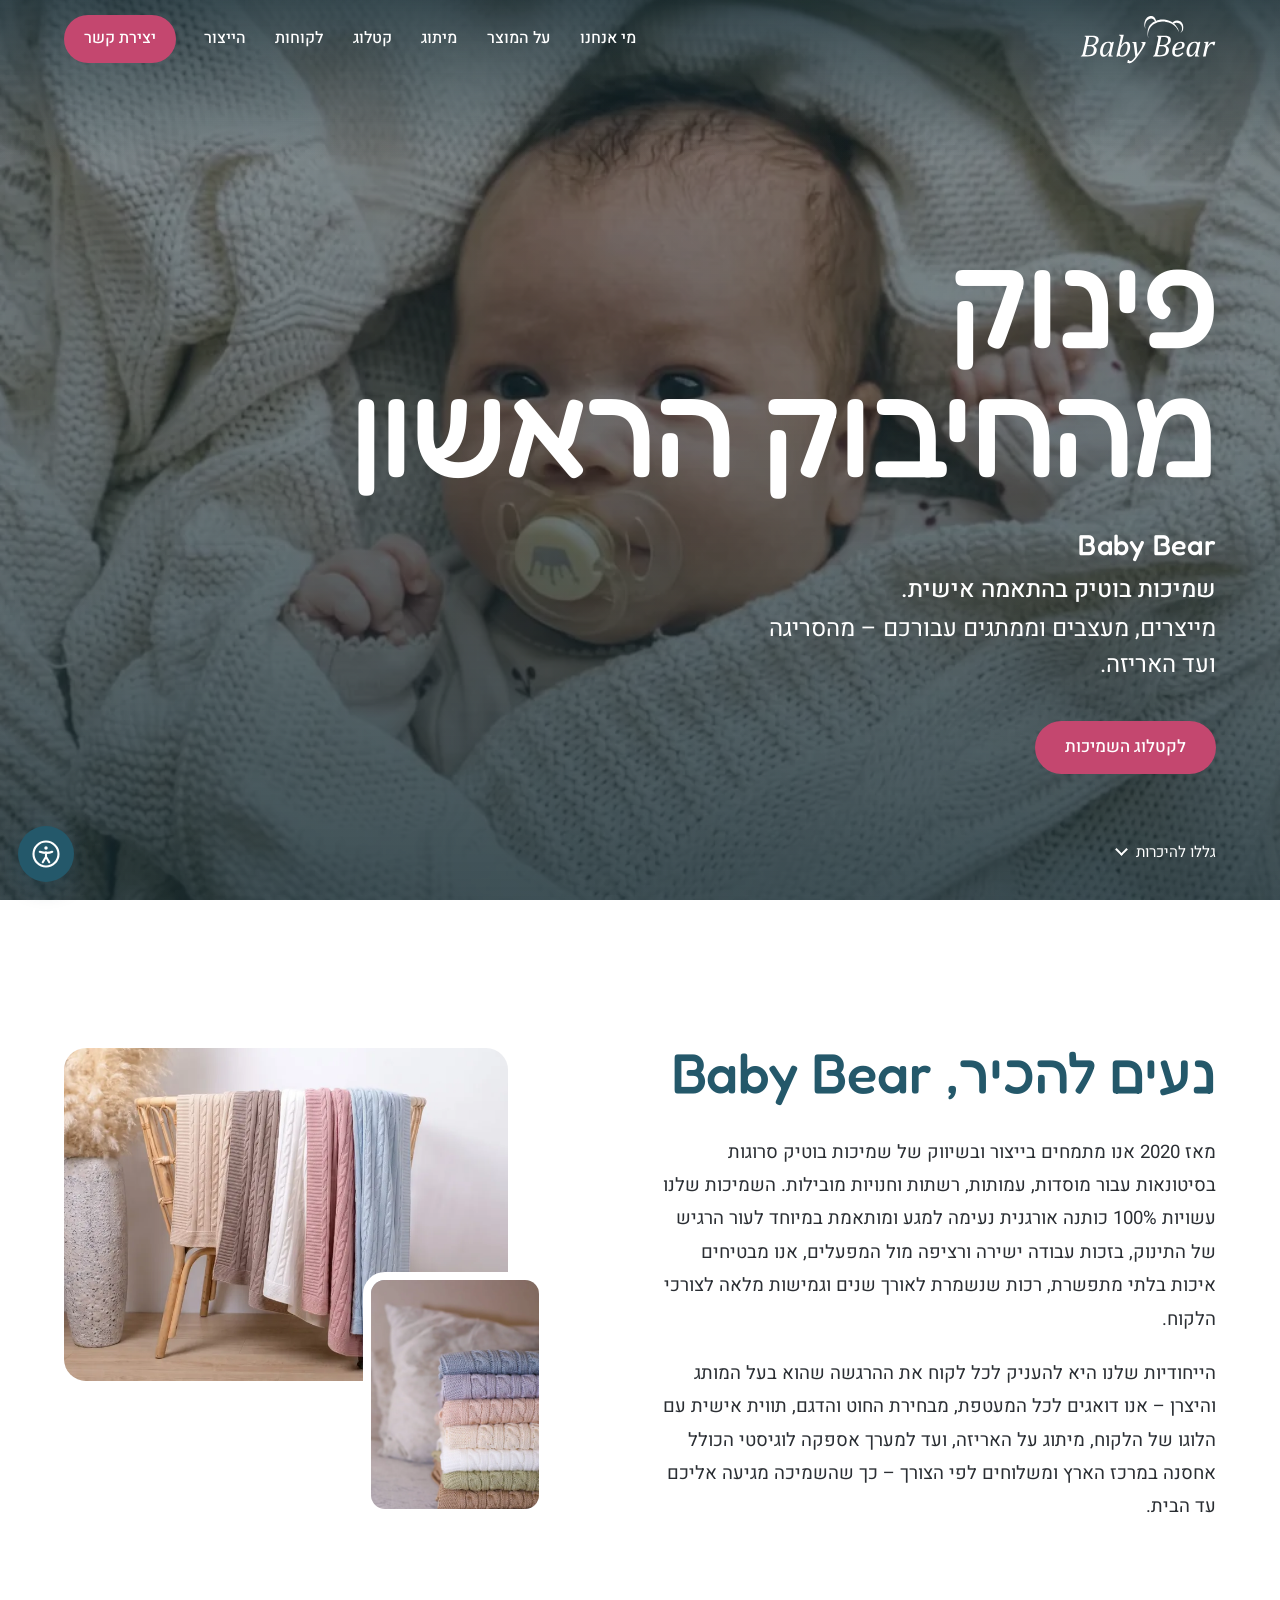
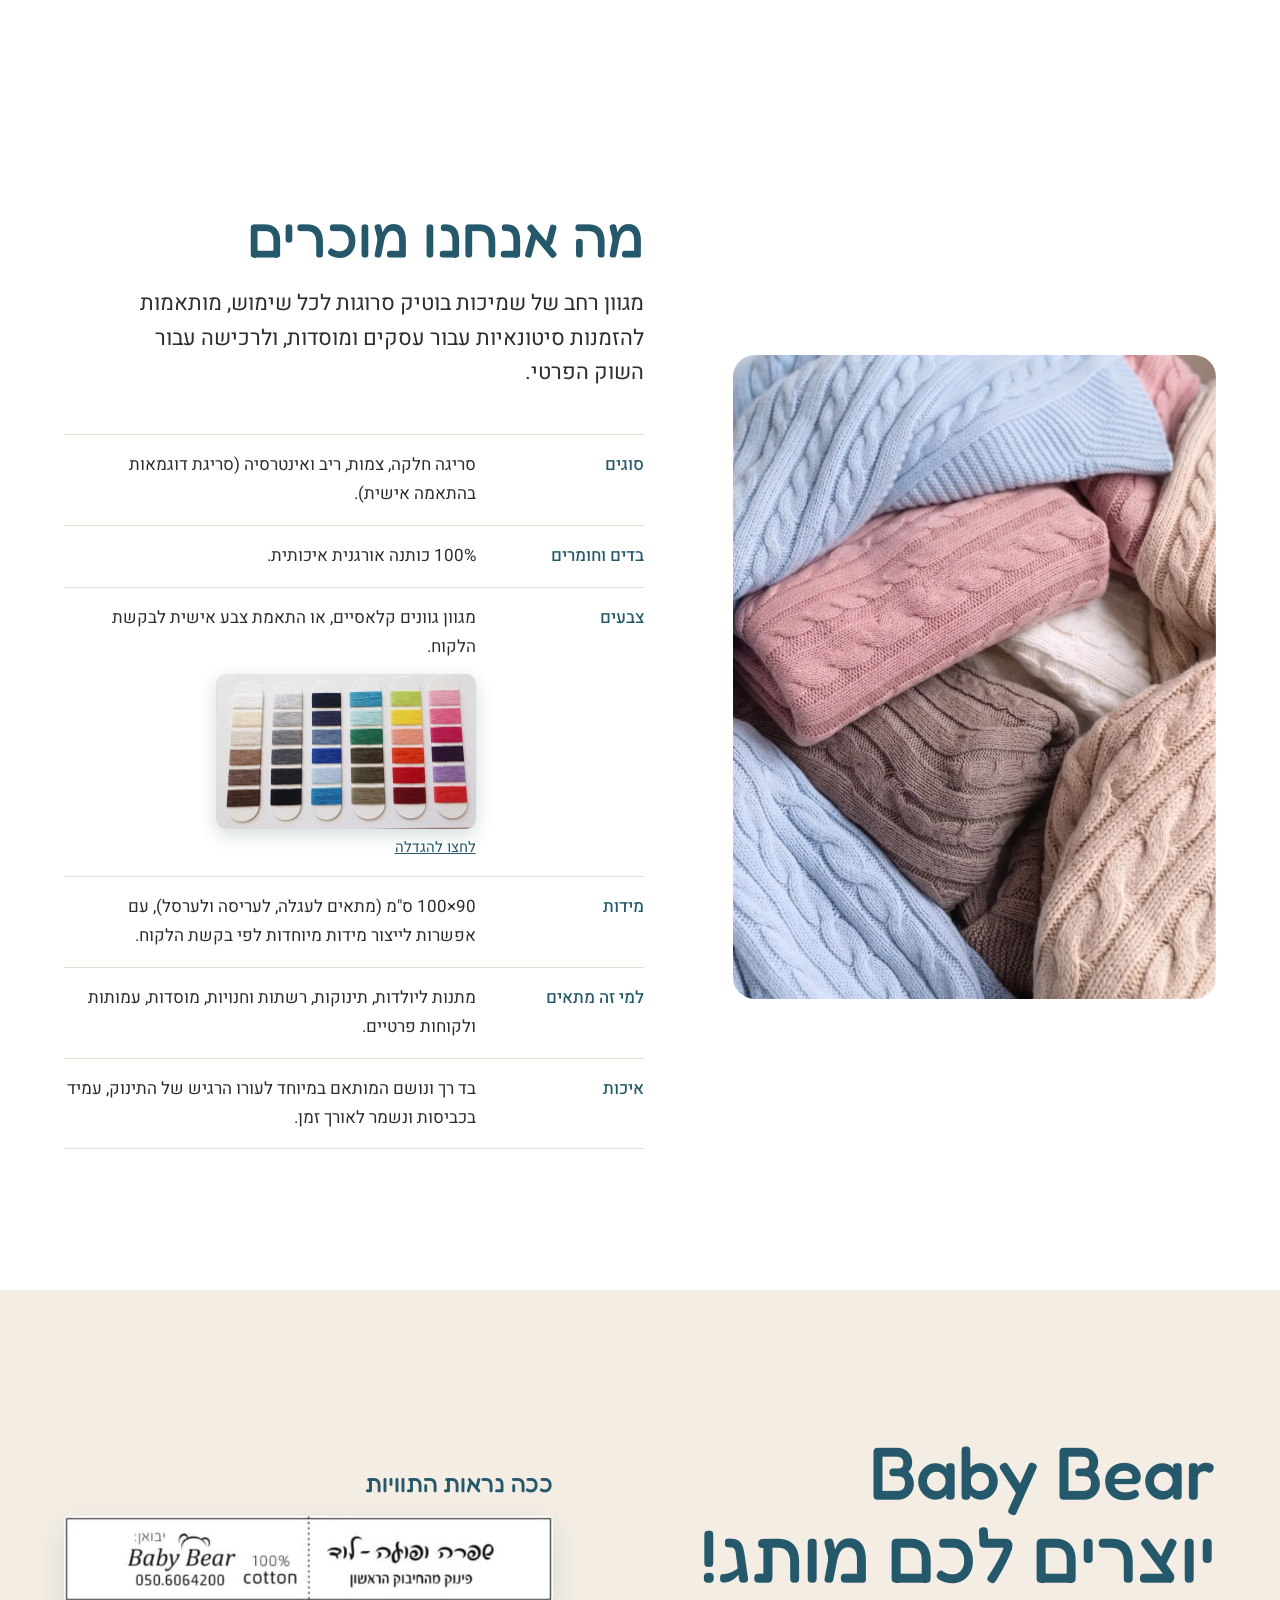
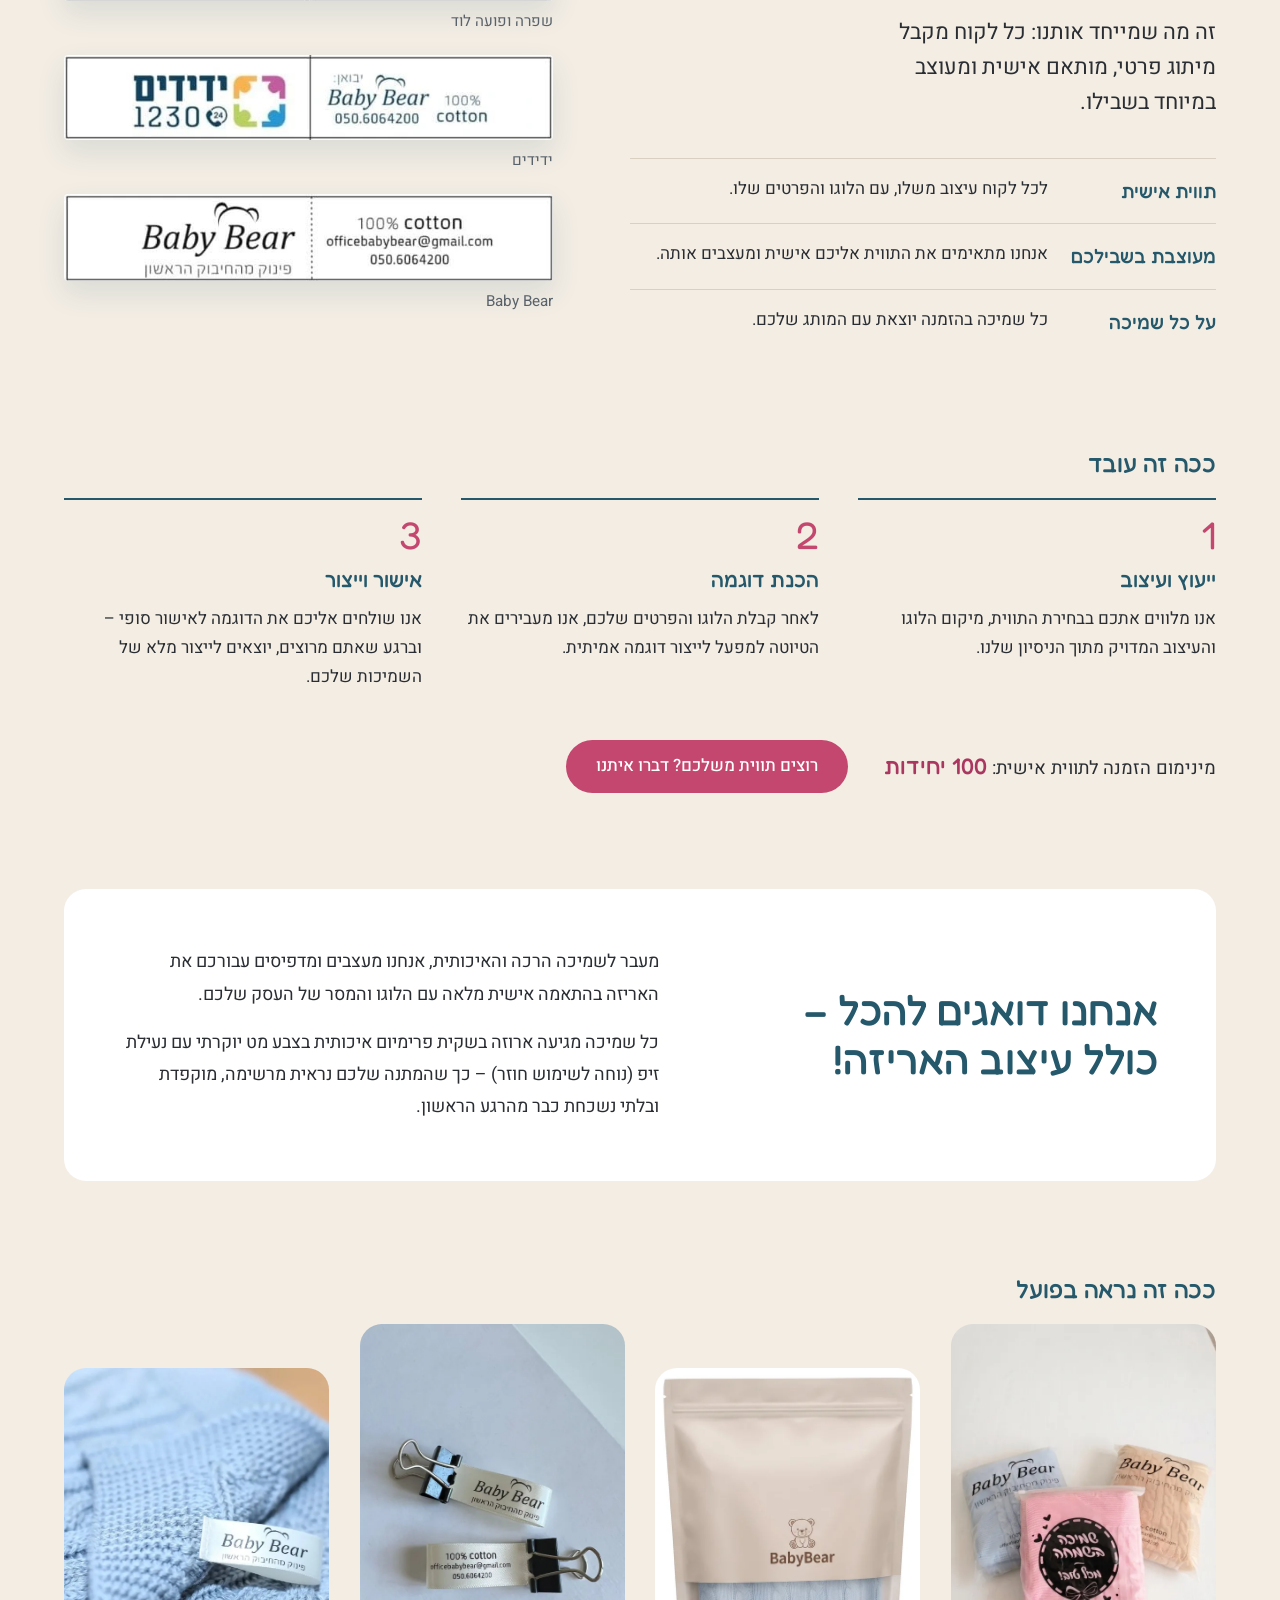
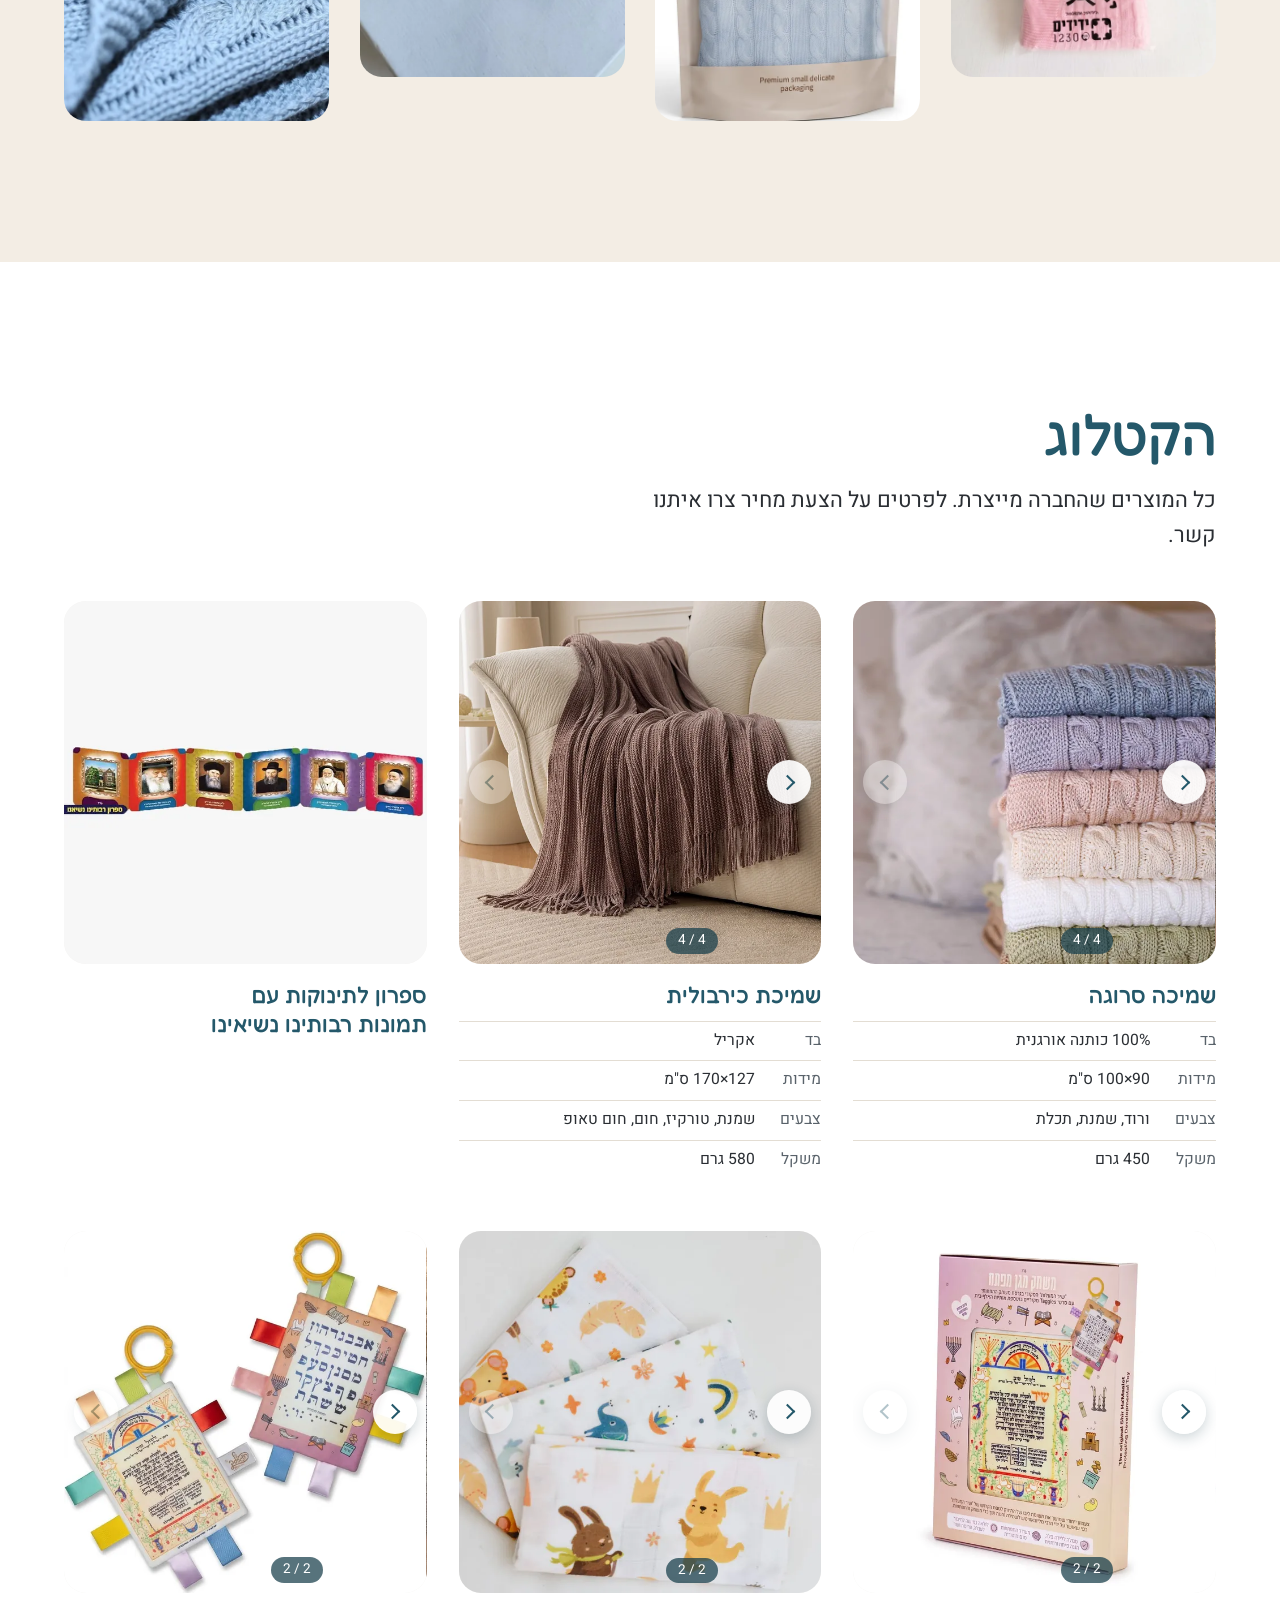
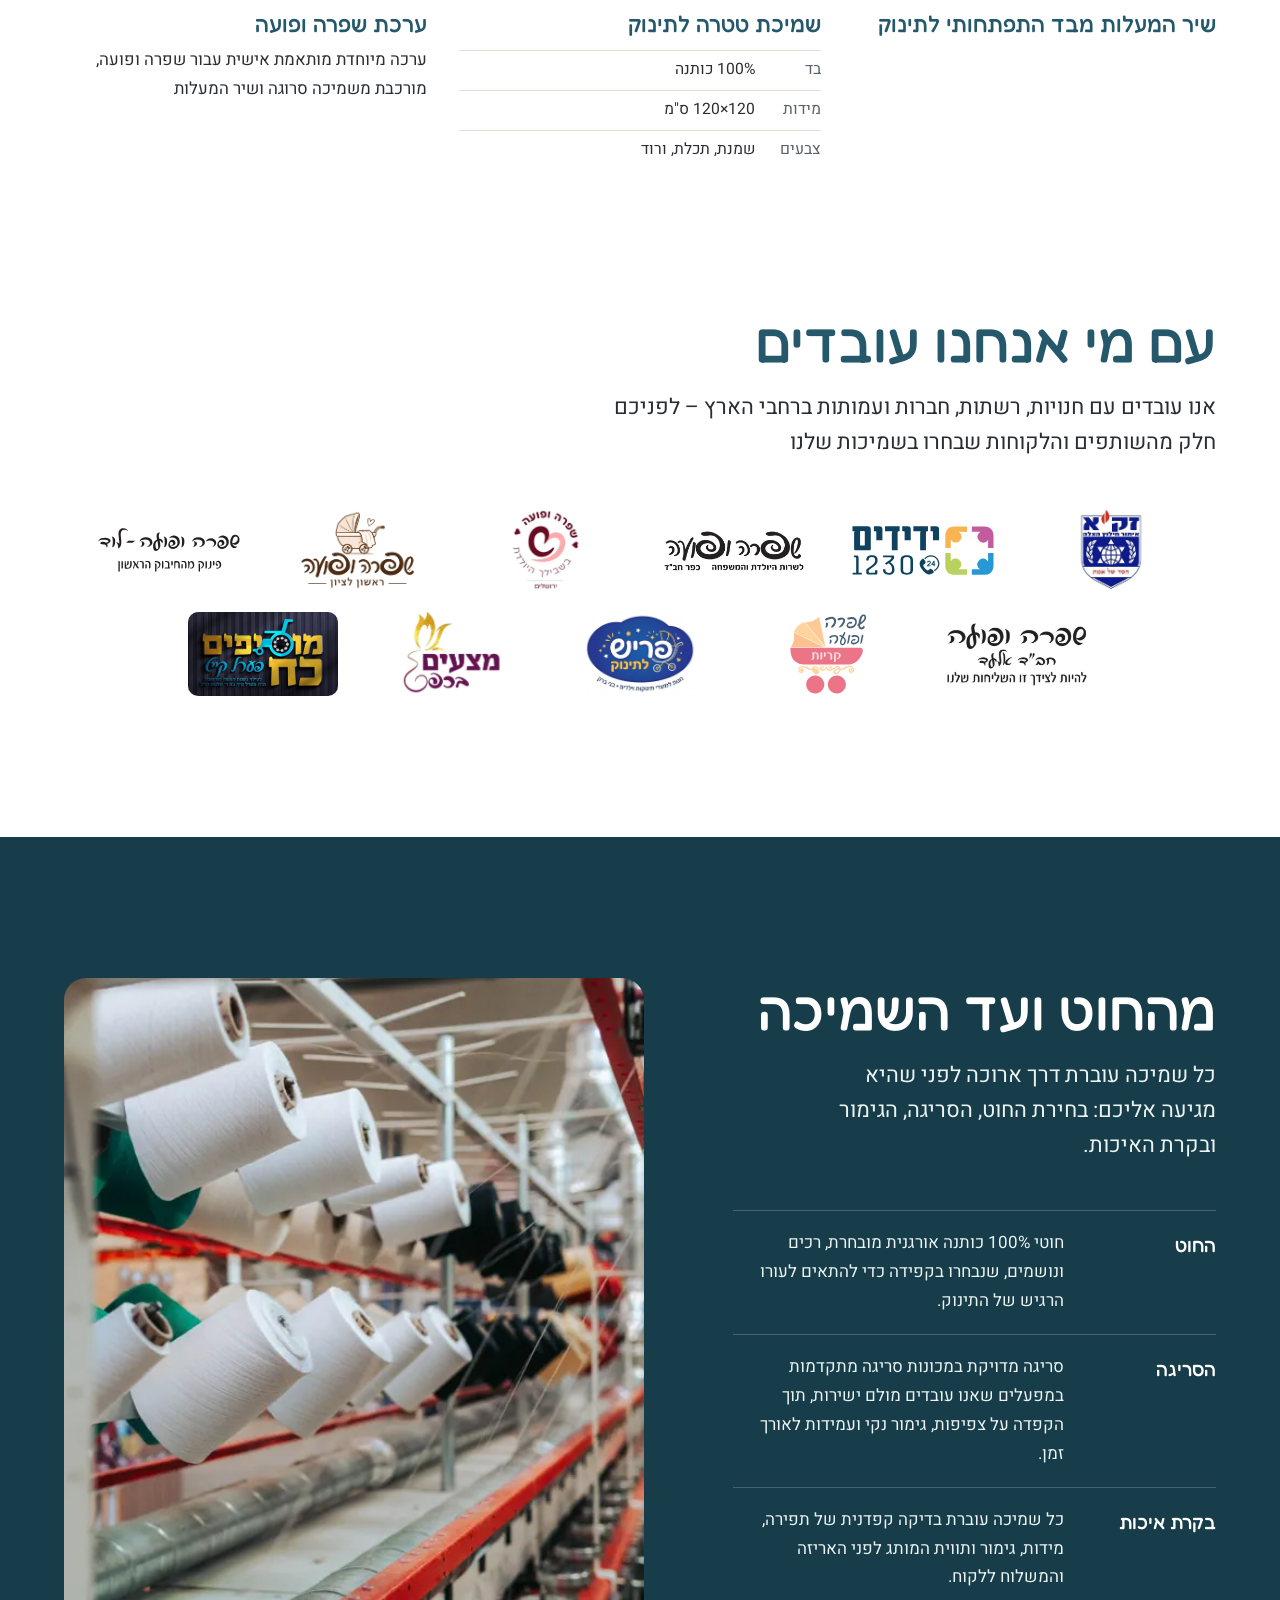
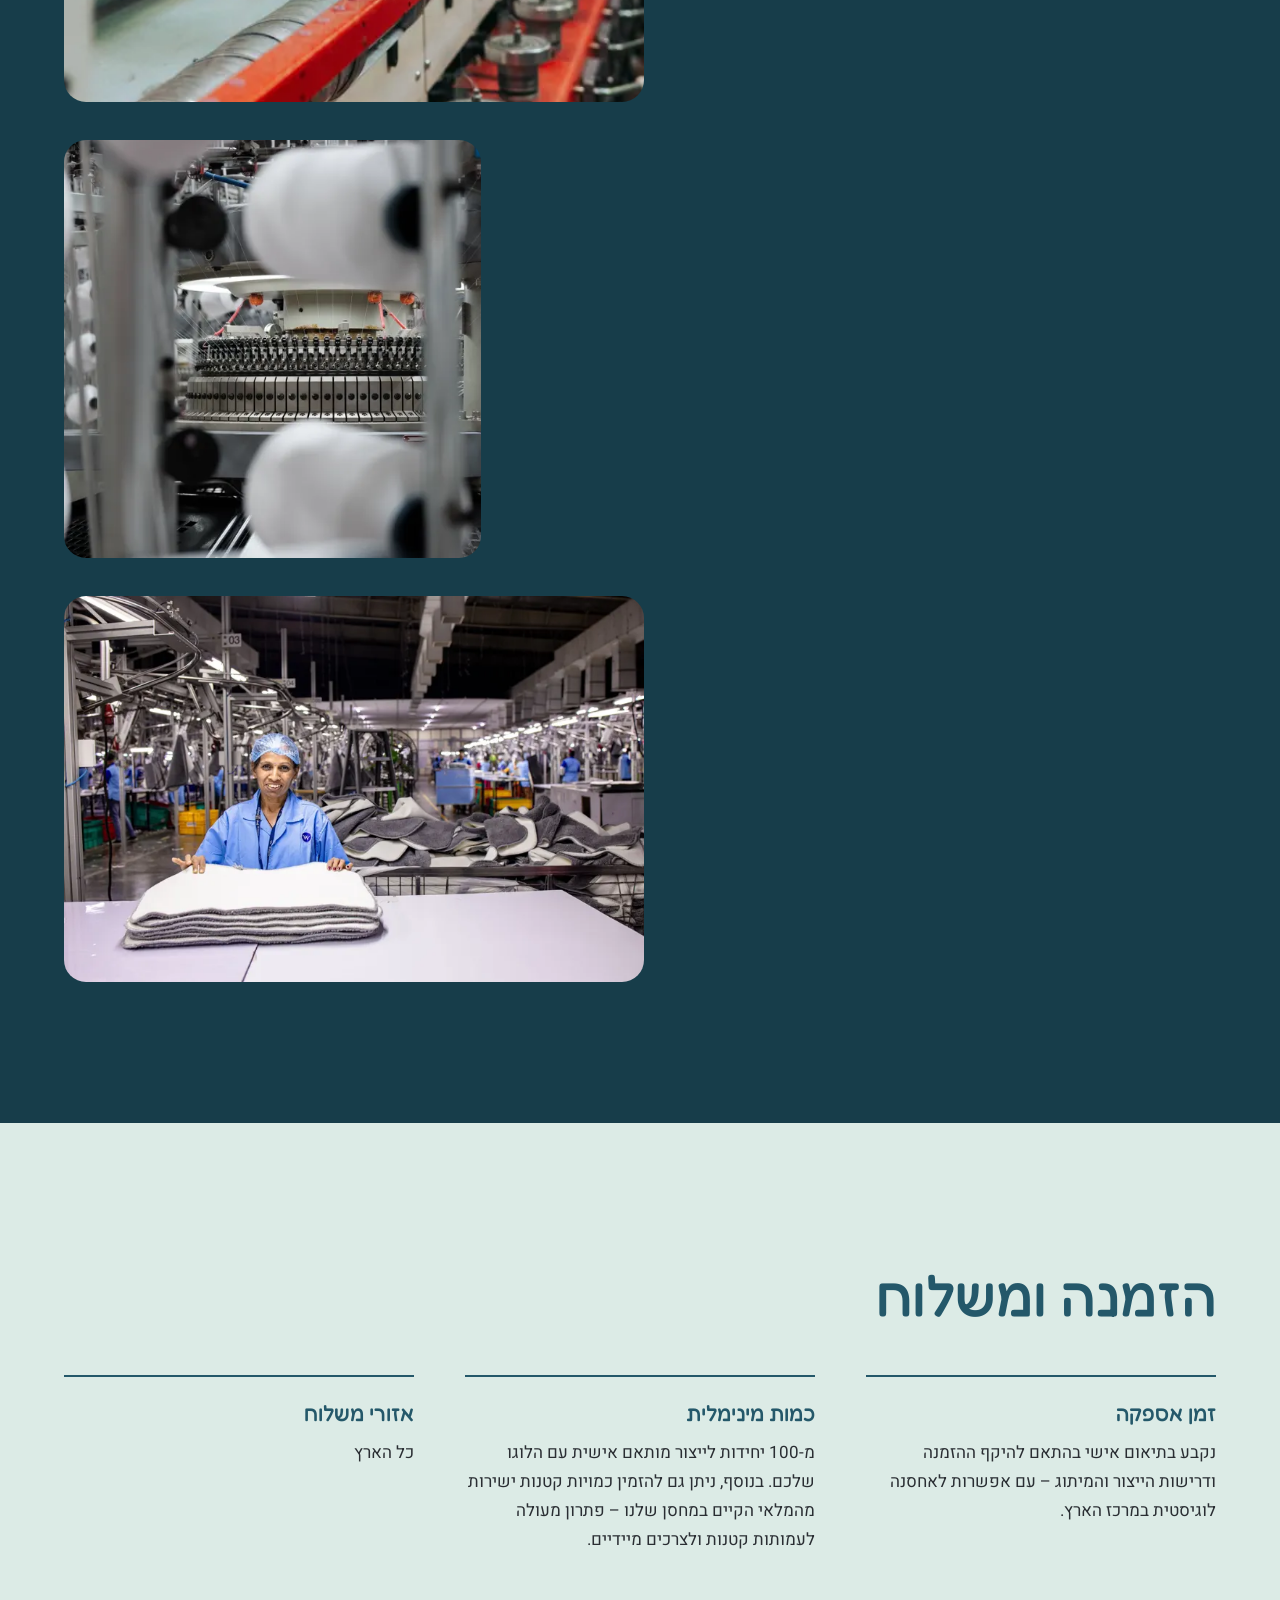
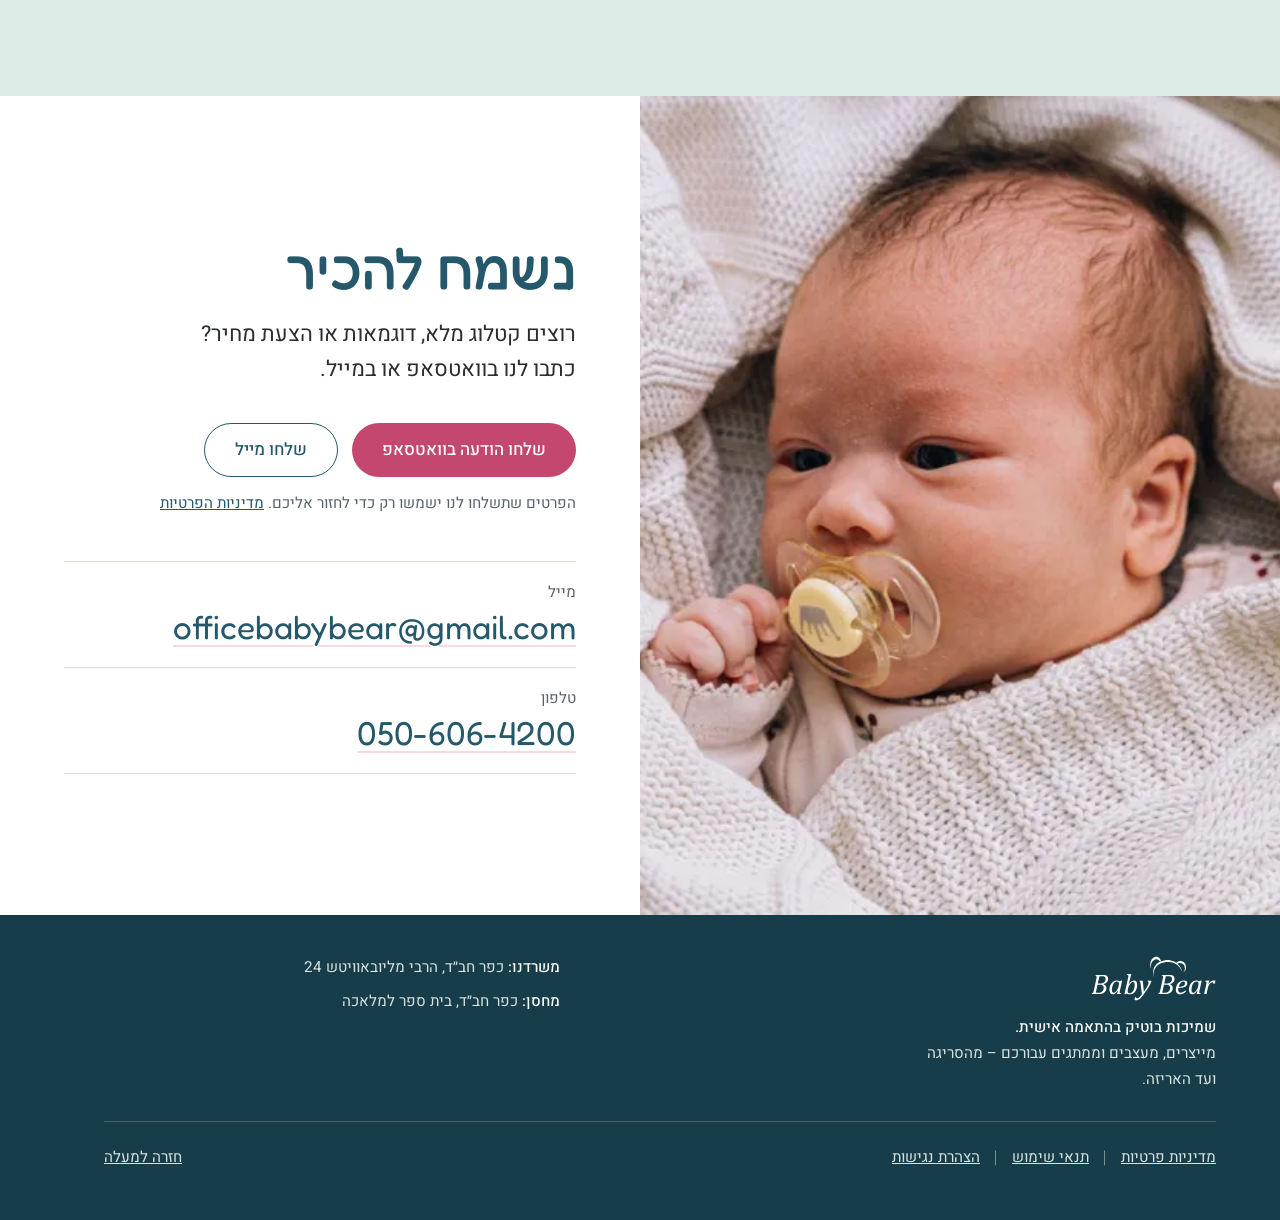
==== commit 3a44a55f: "Auto-commit by Claude Code - 2026-11-15 16:09" ====
--- a/index.html
+++ b/index.html
@@ -37,7 +37,7 @@
   <link rel="preconnect" href="https://fonts.googleapis.com">
   <link rel="preconnect" href="https://fonts.gstatic.com" crossorigin>
   <link href="https://fonts.googleapis.com/css2?family=Fredoka:wght@400;500;600&family=Heebo:wght@300;400;500;700&display=swap" rel="stylesheet">
-  <link rel="stylesheet" href="assets/css/style.css?v=20261115f">
+  <link rel="stylesheet" href="assets/css/style.css?v=20261115g">
   <script>document.documentElement.classList.add('js');</script>
 </head>
 
@@ -72,7 +72,7 @@
     <section class="hero" aria-label="פתיחה">
       <video class="hero-media" muted playsinline preload="auto"
              poster="assets/img/hero-poster.webp" aria-hidden="true" tabindex="-1">
-        <source src="assets/video/hero-baby-5.mp4" type="video/mp4">
+        <source src="assets/video/hero-baby-6.mp4" type="video/mp4">
       </video>
       <div class="hero-shade" aria-hidden="true"></div>
 
@@ -350,11 +350,11 @@
     </div>
   </footer>
 
-  <script src="assets/js/catalog-data.js?v=20261115f"></script>
-  <script src="assets/js/main.js?v=20261115f"></script>
+  <script src="assets/js/catalog-data.js?v=20261115g"></script>
+  <script src="assets/js/main.js?v=20261115g"></script>
   <aside aria-label="יצירת קשר מהיר">
     <a class="wa-fab" href="https://wa.me/972506064200?text=%D7%A9%D7%9C%D7%95%D7%9D%2C%20%D7%94%D7%92%D7%A2%D7%AA%D7%99%20%D7%93%D7%A8%D7%9A%20%D7%94%D7%93%D7%A3%20%D7%A9%D7%9C%20Baby%20Bear%20%D7%95%D7%90%D7%A9%D7%9E%D7%97%20%D7%9C%D7%A7%D7%91%D7%9C%20%D7%A4%D7%A8%D7%98%D7%99%D7%9D%20%D7%95%D7%94%D7%A6%D7%A2%D7%AA%20%D7%9E%D7%97%D7%99%D7%A8%20%D7%A2%D7%9C%20%D7%A9%D7%9E%D7%99%D7%9B%D7%95%D7%AA%20%D7%91%D7%A1%D7%99%D7%98%D7%95%D7%A0%D7%90%D7%95%D7%AA." target="_blank" rel="noopener" aria-label="שליחת הודעה בוואטסאפ (נפתח בלשונית חדשה)"><svg viewBox="0 0 24 24" width="30" height="30" aria-hidden="true" focusable="false" fill="currentColor"><path d="M17.472 14.382c-.297-.149-1.758-.867-2.03-.967-.273-.099-.471-.148-.67.15-.197.297-.767.966-.94 1.164-.173.199-.347.223-.644.075-.297-.15-1.255-.463-2.39-1.475-.883-.788-1.48-1.761-1.653-2.059-.173-.297-.018-.458.13-.606.134-.133.298-.347.446-.52.149-.174.198-.298.298-.497.099-.198.05-.371-.025-.52-.075-.149-.669-1.612-.916-2.207-.242-.579-.487-.5-.669-.51-.173-.008-.371-.01-.57-.01-.198 0-.52.074-.792.372-.272.297-1.04 1.016-1.04 2.479 0 1.462 1.065 2.875 1.213 3.074.149.198 2.096 3.2 5.077 4.487.709.306 1.262.489 1.694.625.712.227 1.36.195 1.871.118.571-.085 1.758-.719 2.006-1.413.248-.694.248-1.289.173-1.413-.074-.124-.272-.198-.57-.347m-5.421 7.403h-.004a9.87 9.87 0 01-5.031-1.378l-.361-.214-3.741.982.998-3.648-.235-.374a9.86 9.86 0 01-1.51-5.26c.001-5.45 4.436-9.884 9.888-9.884 2.64 0 5.122 1.03 6.988 2.898a9.825 9.825 0 012.893 6.994c-.003 5.45-4.437 9.884-9.885 9.884m8.413-18.297A11.815 11.815 0 0012.05 0C5.495 0 .16 5.335.157 11.892c0 2.096.547 4.142 1.588 5.945L.057 24l6.305-1.654a11.882 11.882 0 005.683 1.448h.005c6.554 0 11.89-5.335 11.893-11.893a11.821 11.821 0 00-3.48-8.413Z"/></svg></a>
   </aside>
-  <script src="assets/js/a11y.js?v=20261115f" defer></script>
+  <script src="assets/js/a11y.js?v=20261115g" defer></script>
 </body>
 </html>
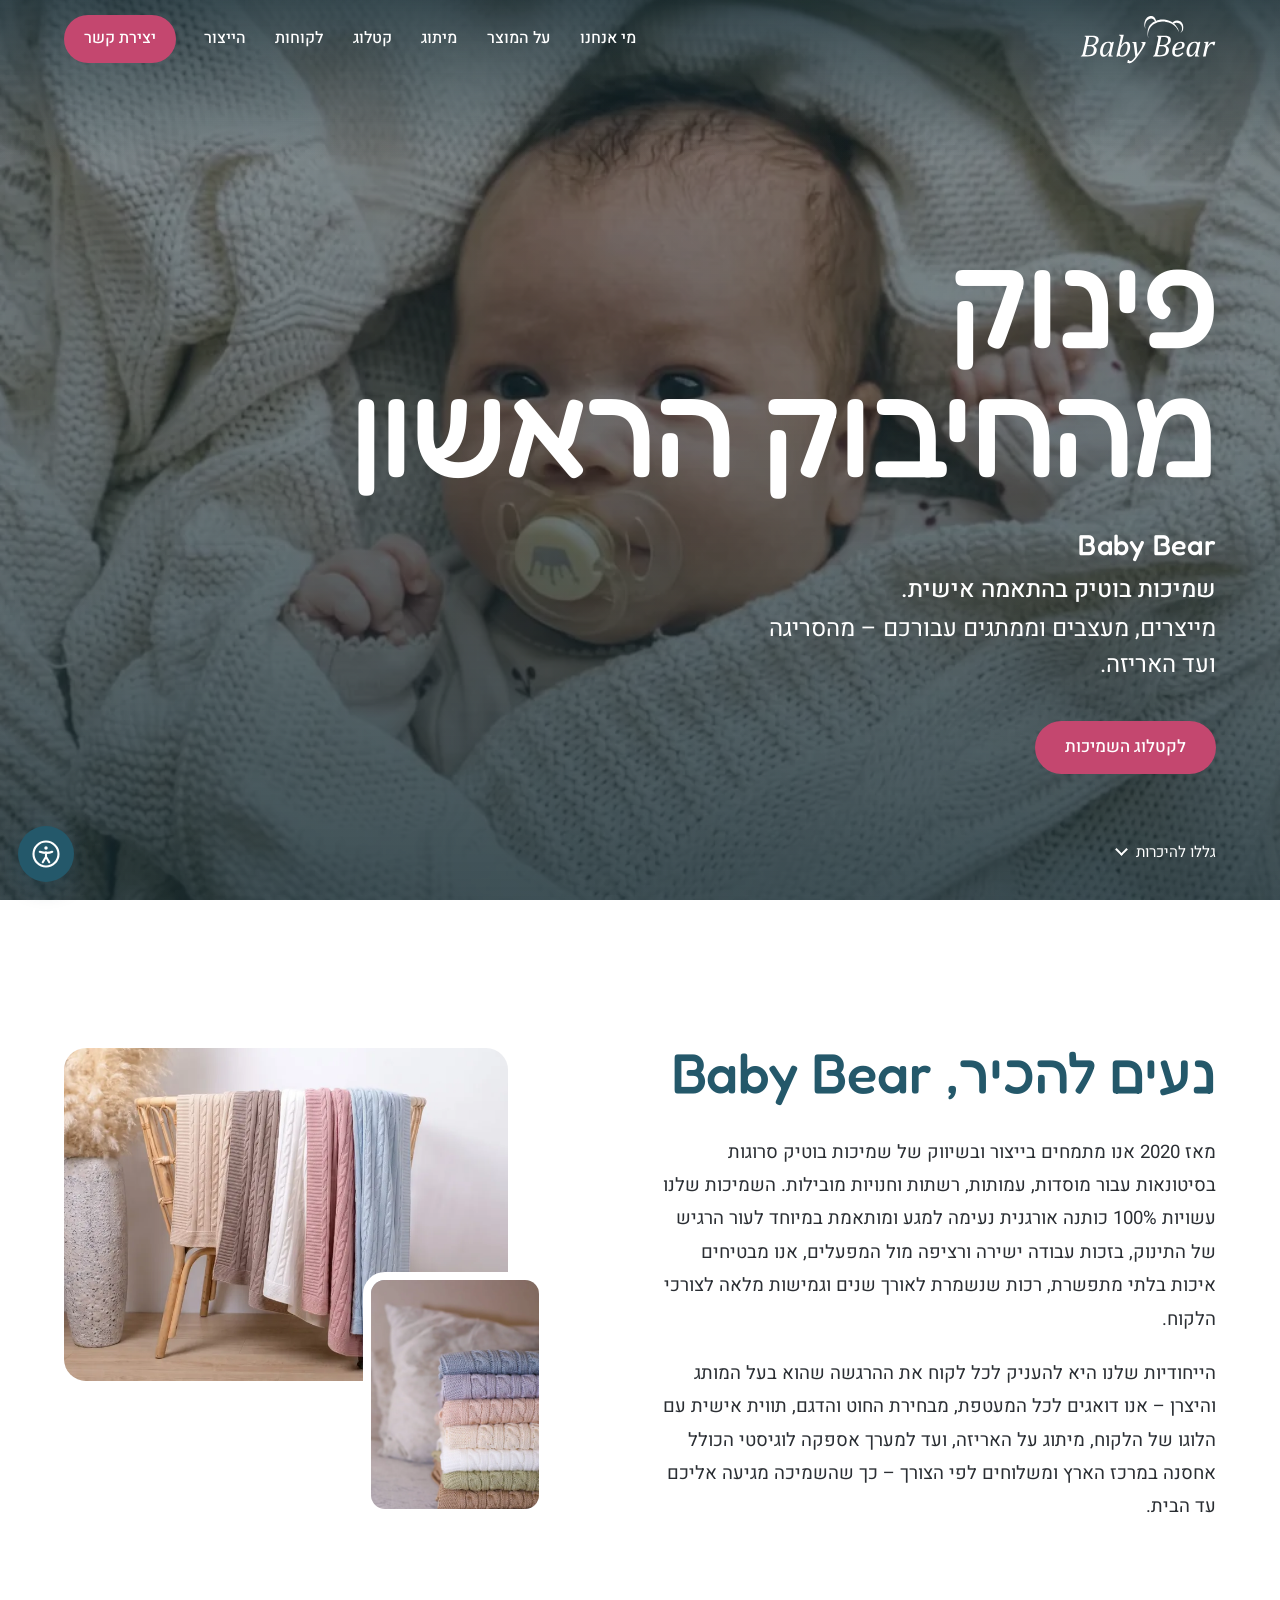
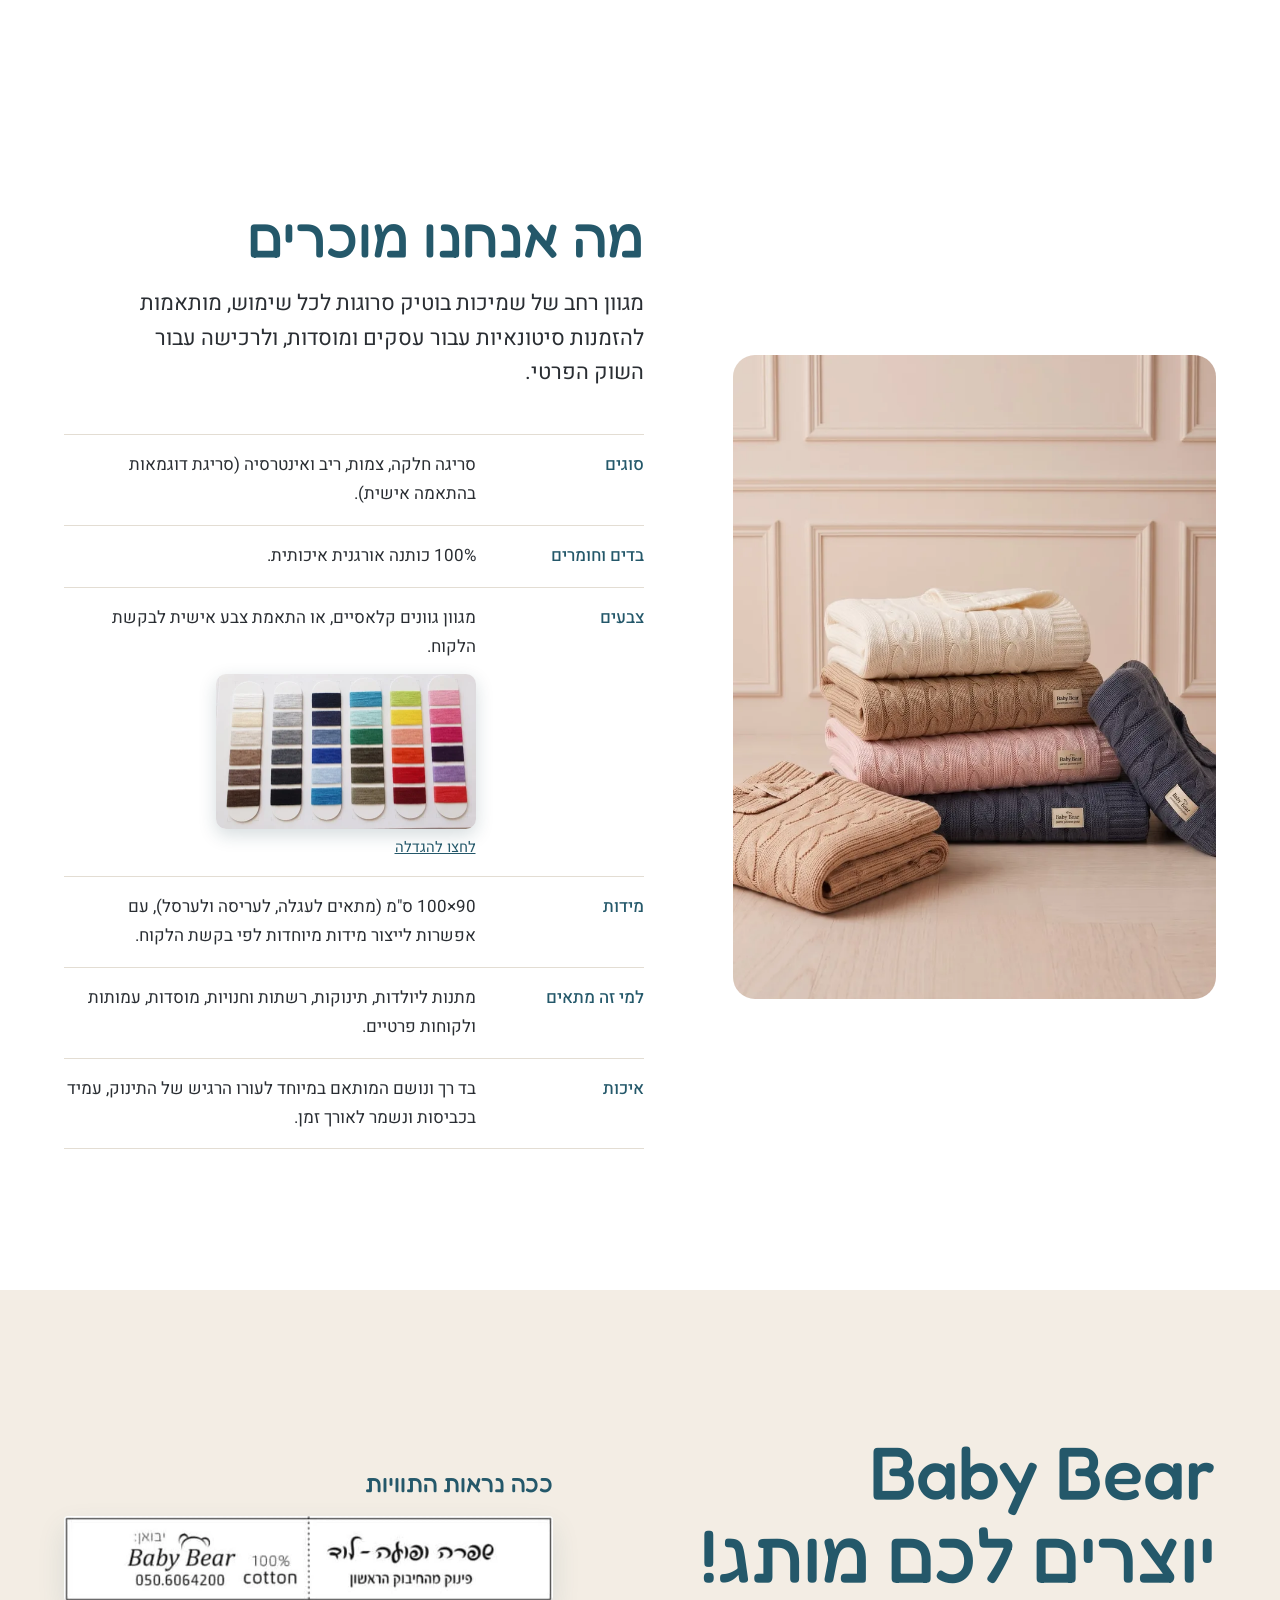
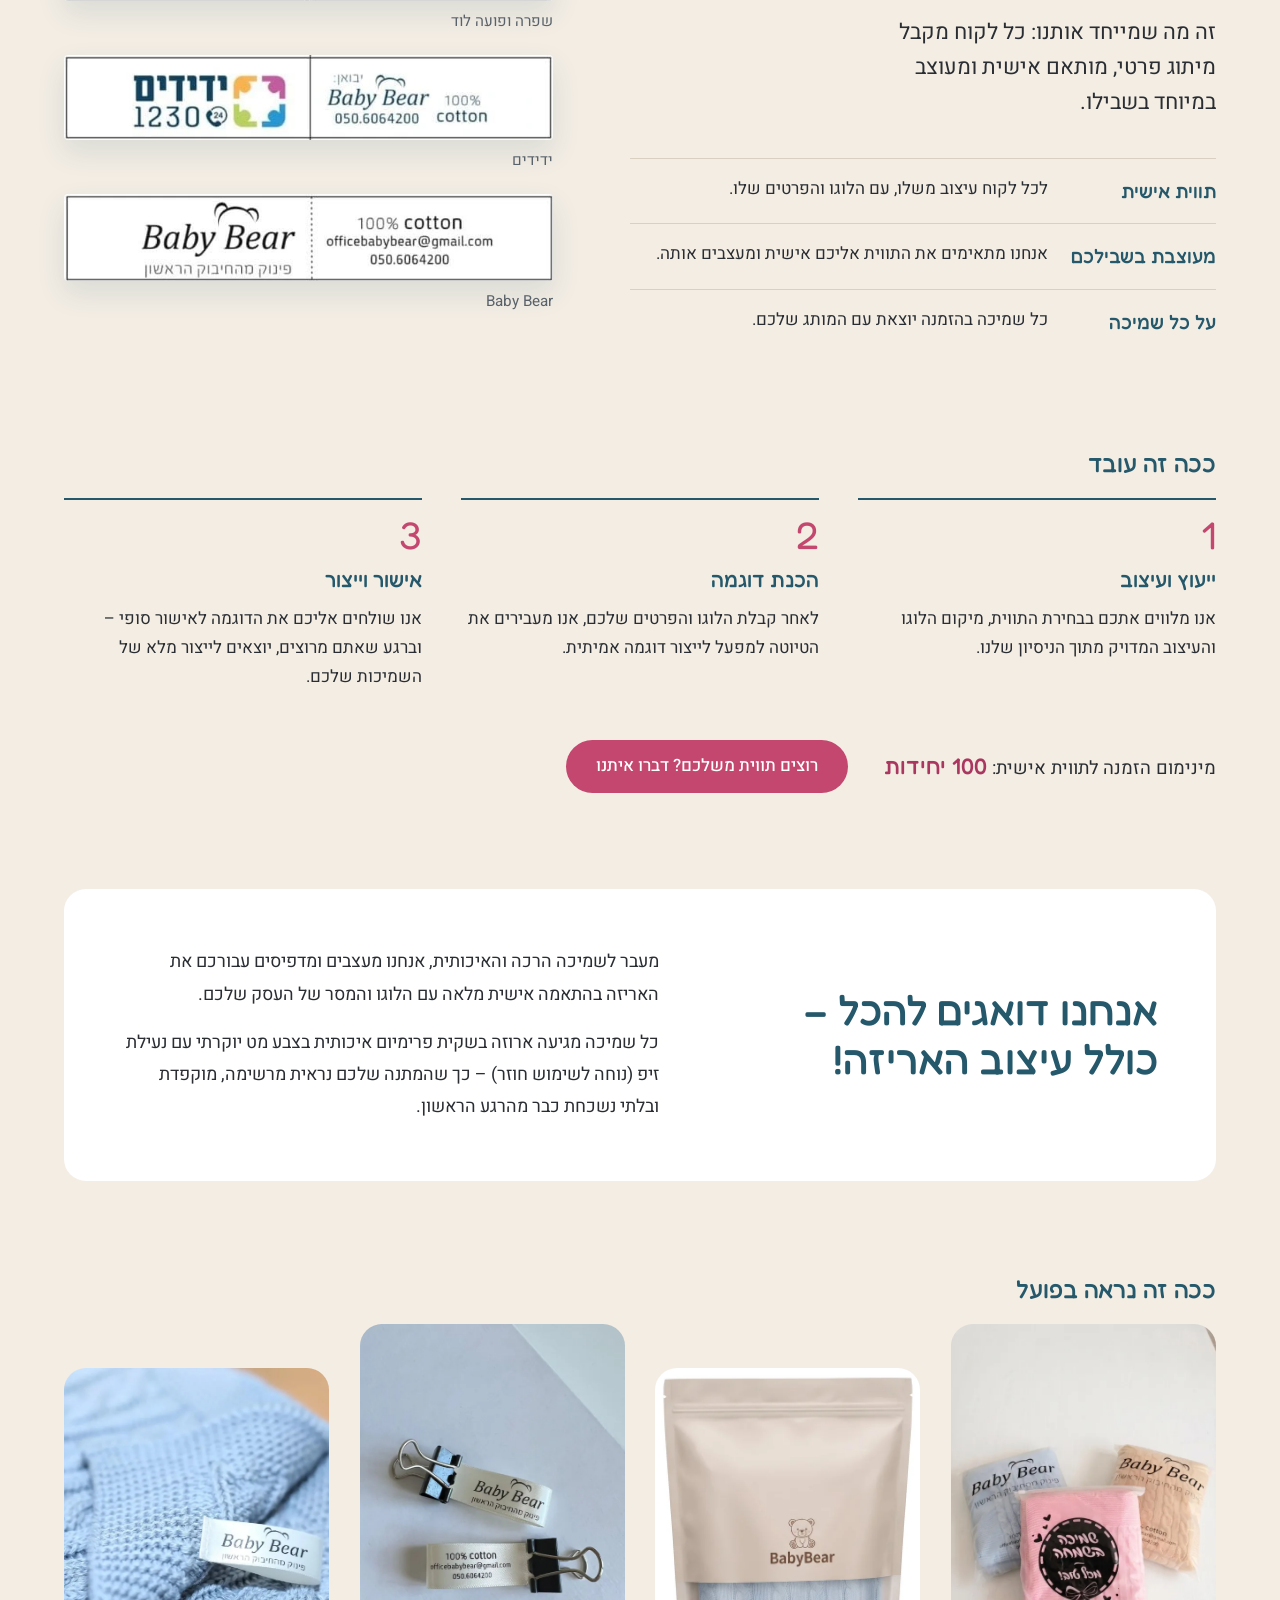
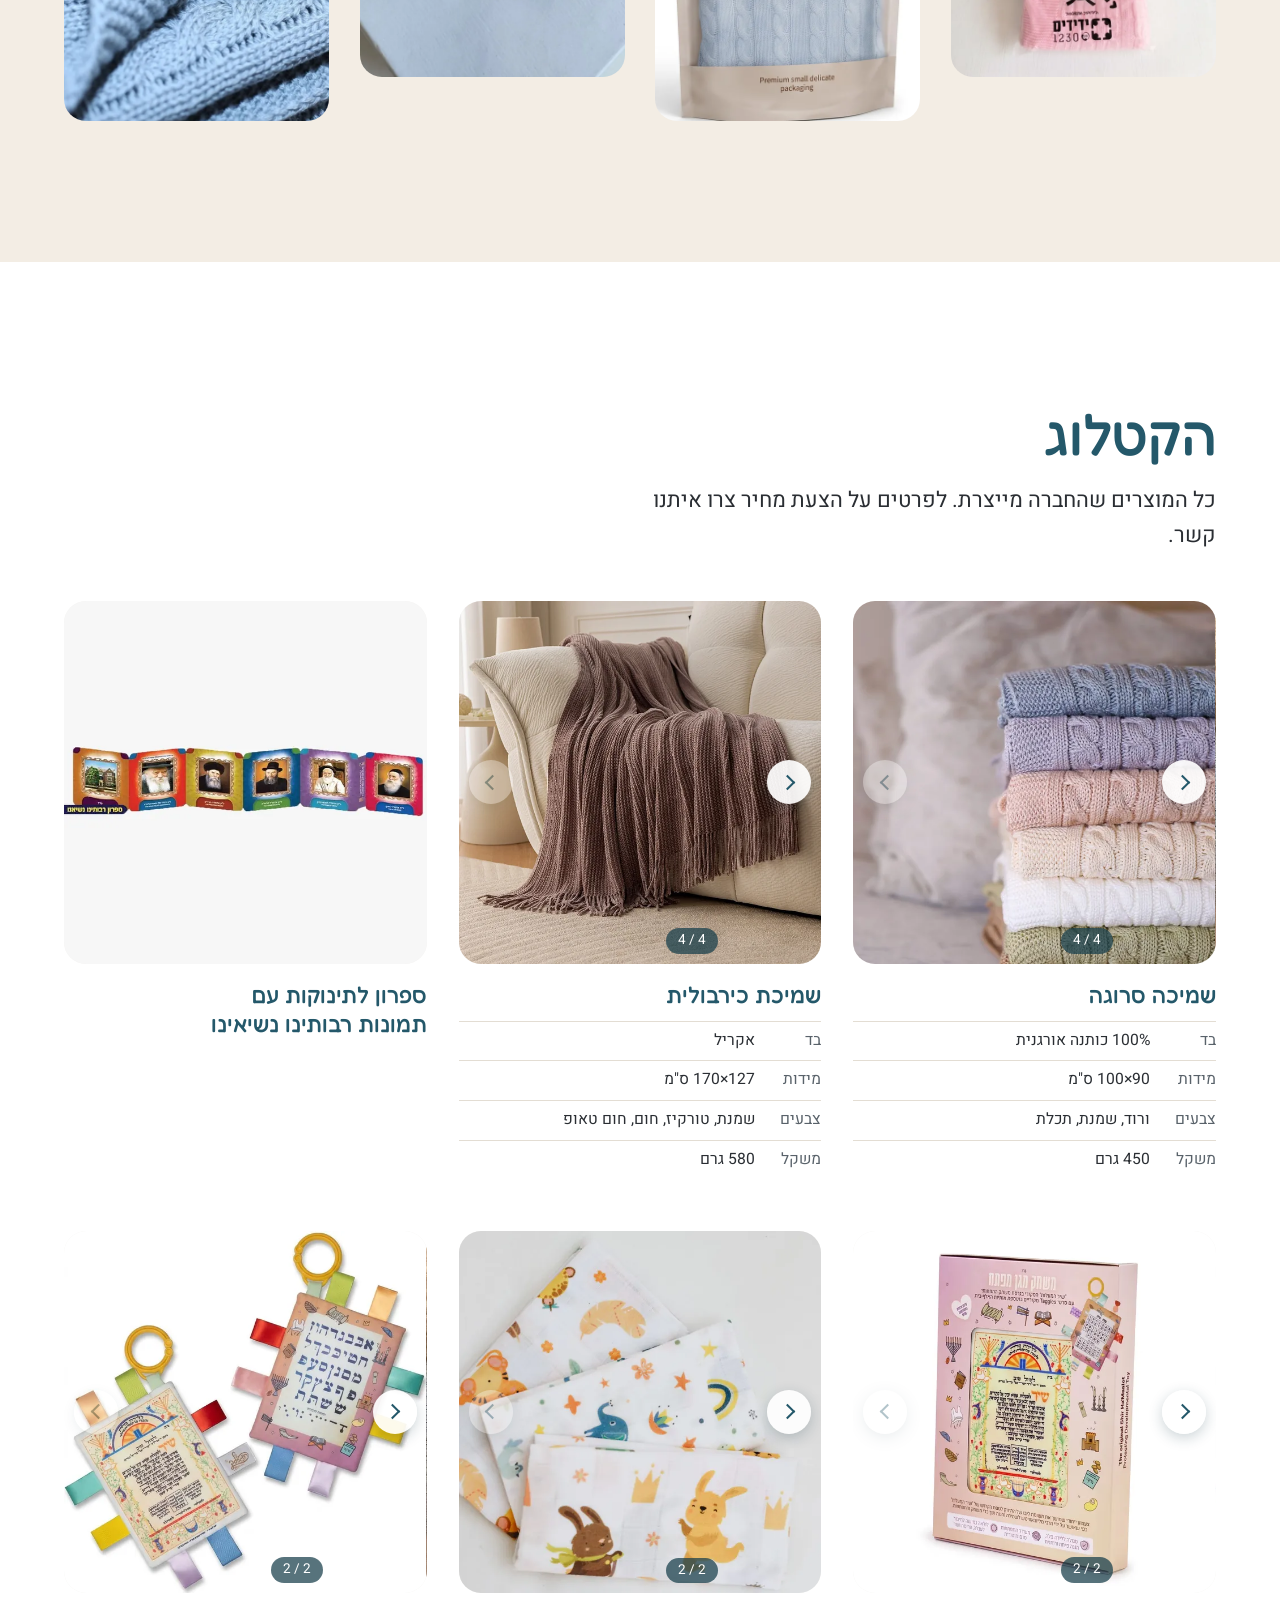
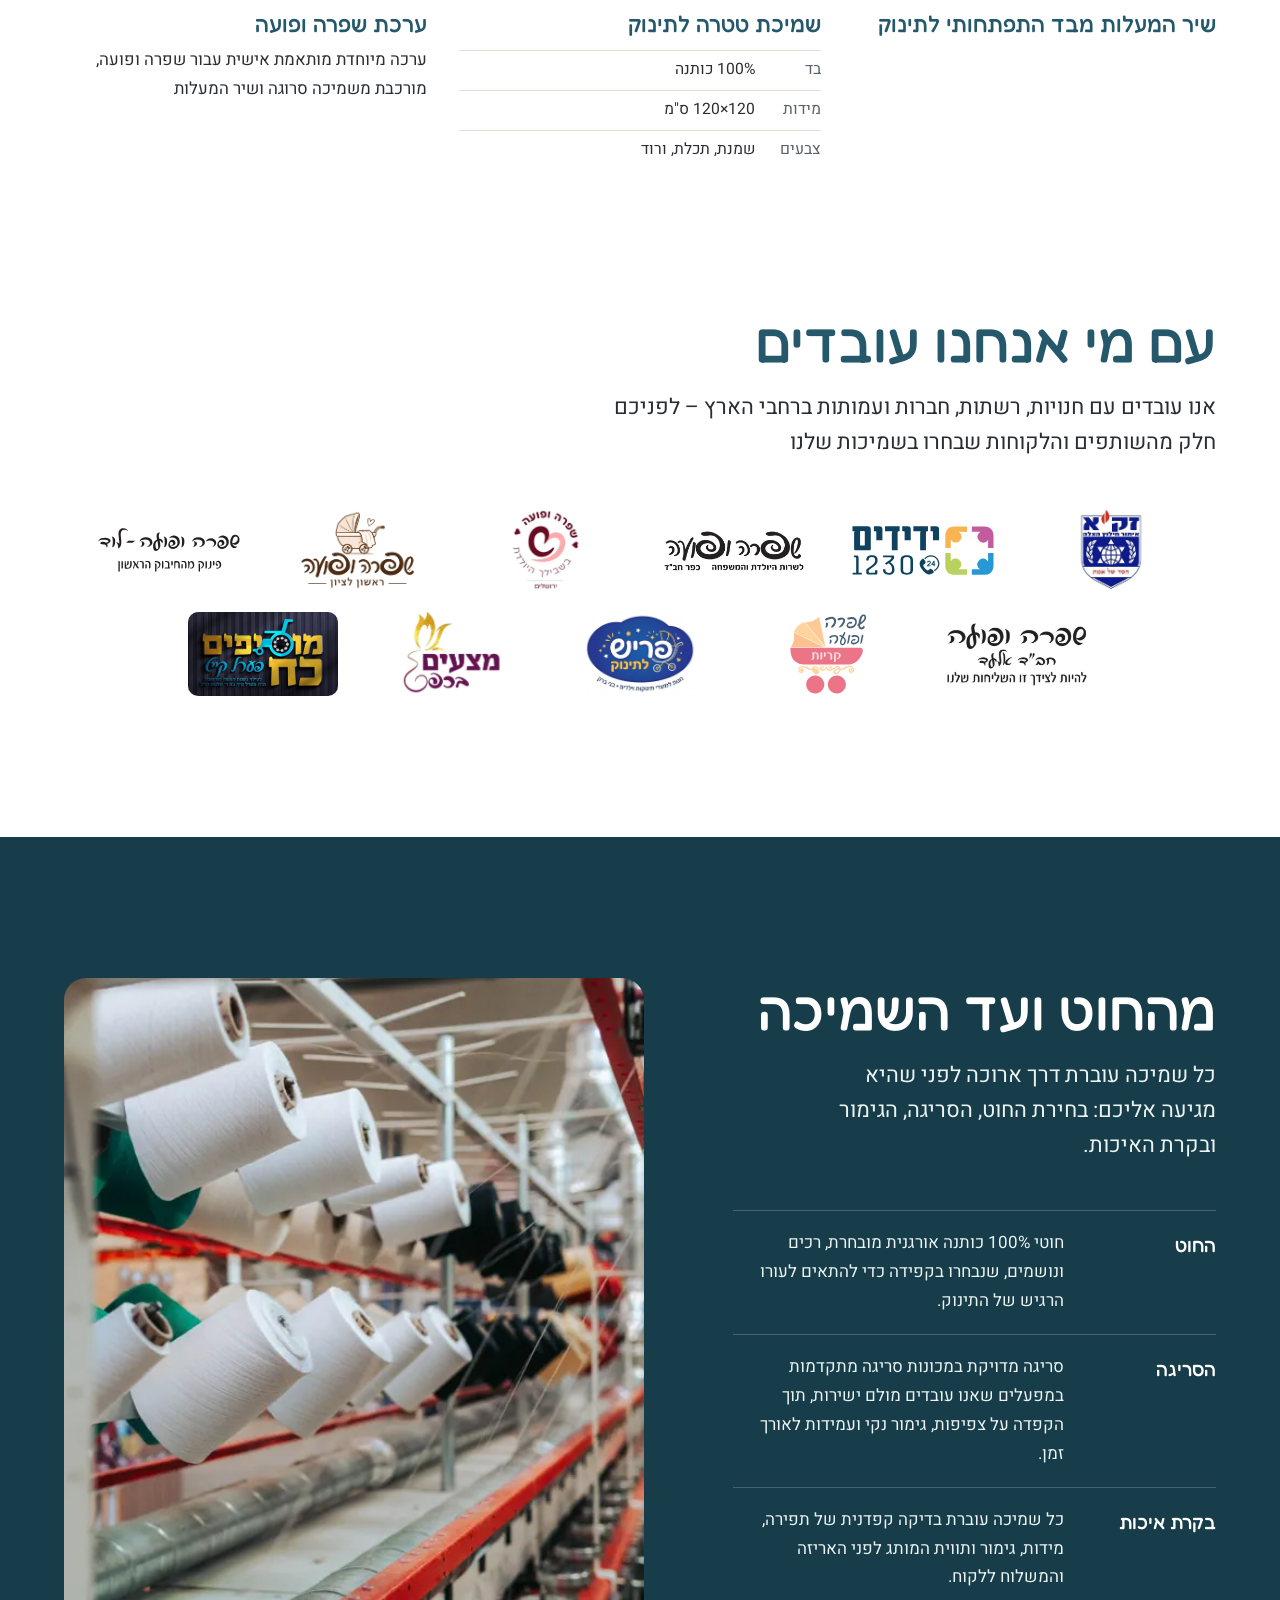
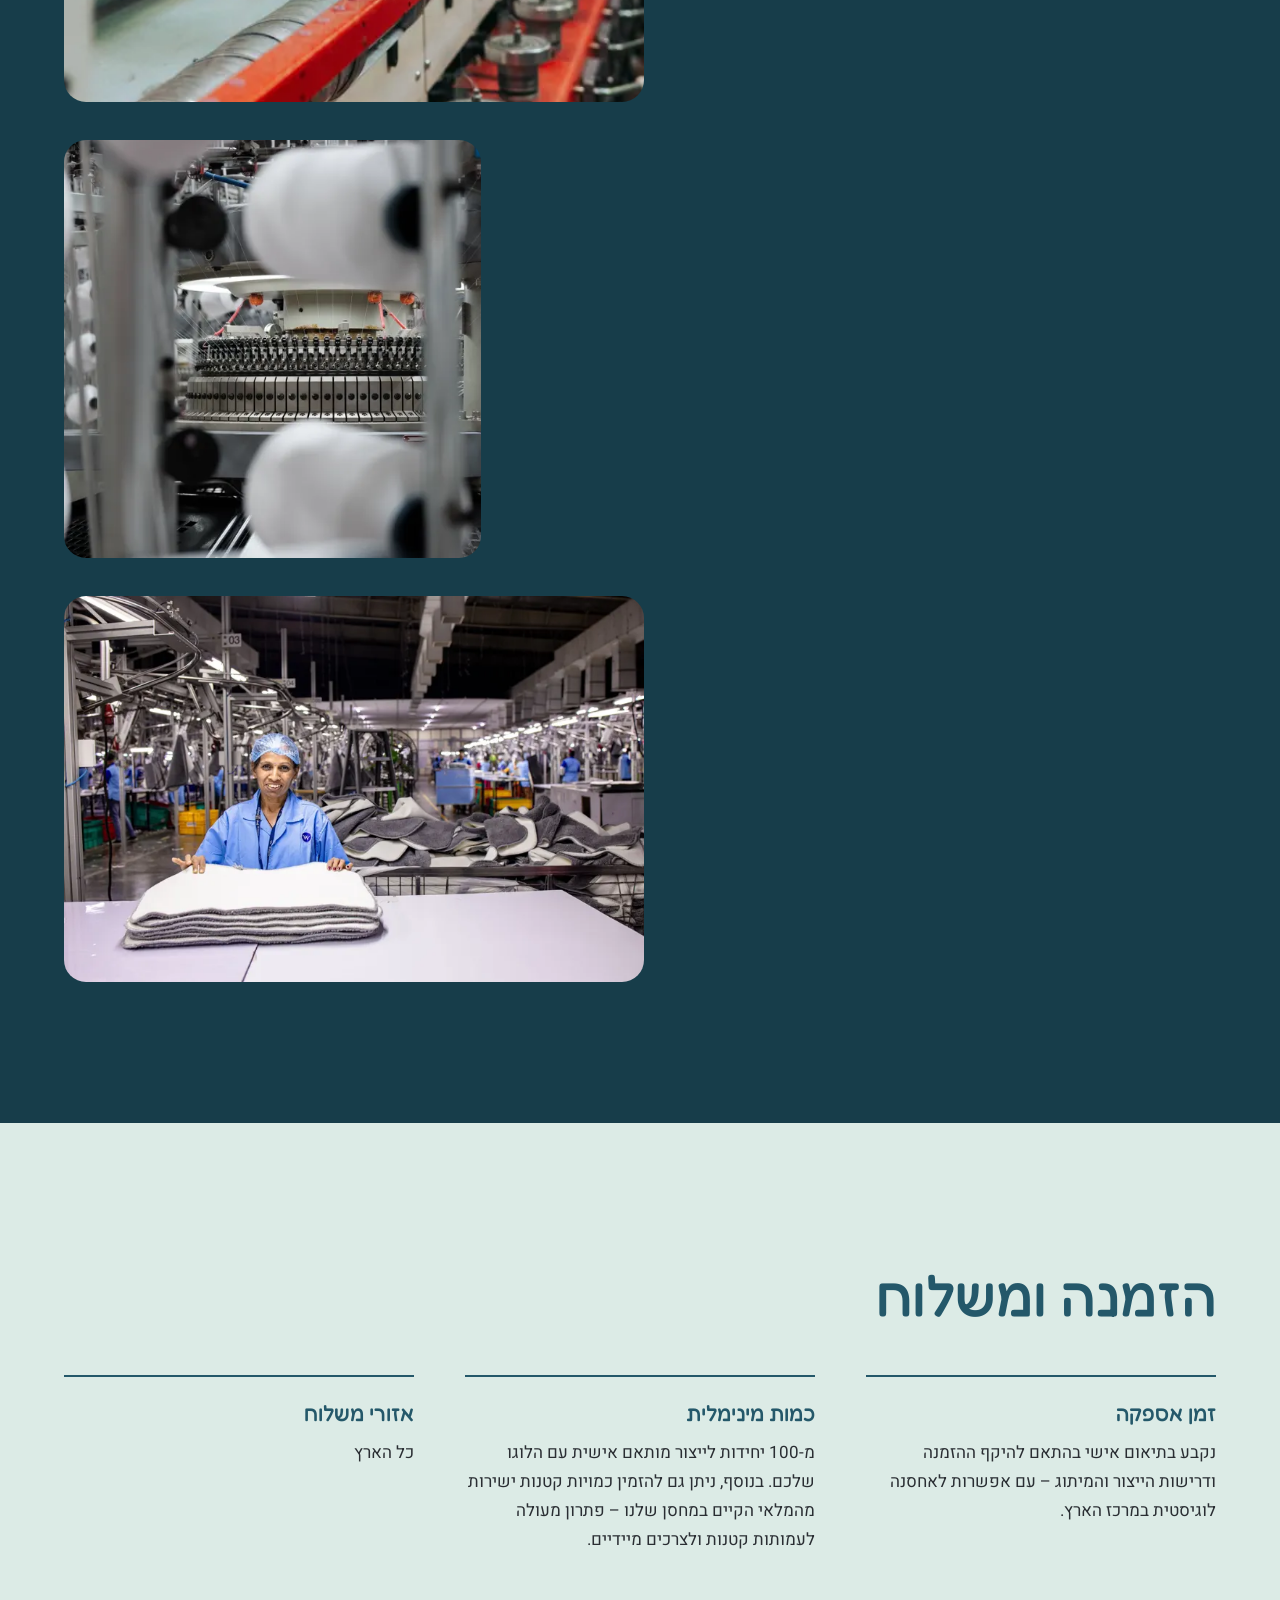
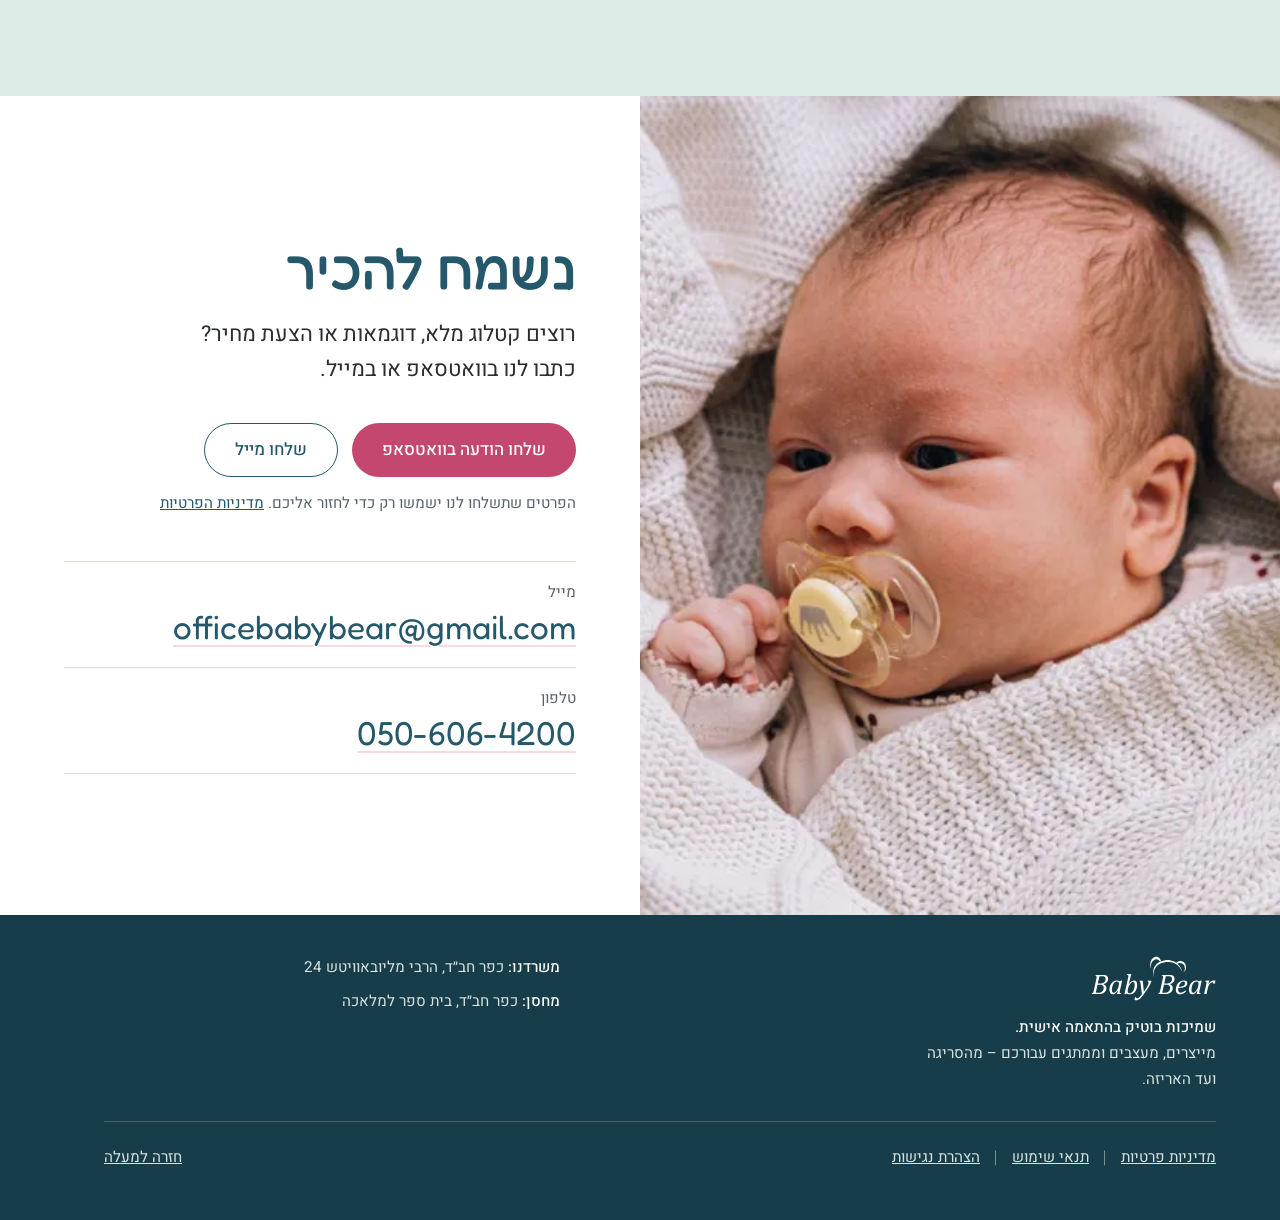
==== commit f63fdcaa: "Auto-commit by Claude Code - 2026-11-15 17:20" ====
--- a/index.html
+++ b/index.html
@@ -37,7 +37,7 @@
   <link rel="preconnect" href="https://fonts.googleapis.com">
   <link rel="preconnect" href="https://fonts.gstatic.com" crossorigin>
   <link href="https://fonts.googleapis.com/css2?family=Fredoka:wght@400;500;600&family=Heebo:wght@300;400;500;700&display=swap" rel="stylesheet">
-  <link rel="stylesheet" href="assets/css/style.css?v=20261115g">
+  <link rel="stylesheet" href="assets/css/style.css?v=20261115h">
   <script>document.documentElement.classList.add('js');</script>
 </head>
 
@@ -113,10 +113,10 @@
     <!-- השמיכות -->
     <section class="blankets section" id="blankets">
       <div class="blankets-photo reveal">
-        <img src="assets/img/blankets-closeup-800.webp"
-             srcset="assets/img/blankets-closeup-800.webp 800w, assets/img/blankets-closeup-1500.webp 1500w"
+        <img src="assets/img/blankets-stack-800.webp"
+             srcset="assets/img/blankets-stack-800.webp 800w, assets/img/blankets-stack-1500.webp 1500w"
              sizes="(min-width: 900px) 40vw, 90vw" width="800" height="1071" loading="lazy"
-             alt="תקריב של שמיכות סרוגות בדוגמת צמות בגווני תכלת, ורוד, חום ושמנת">
+             alt="ערימת שמיכות סרוגות בדוגמת צמות בגווני שמנת, חום, ורוד וכחול כהה, עם תווית Baby Bear">
       </div>
 
       <div class="blankets-text reveal">
@@ -350,11 +350,11 @@
     </div>
   </footer>
 
-  <script src="assets/js/catalog-data.js?v=20261115g"></script>
-  <script src="assets/js/main.js?v=20261115g"></script>
+  <script src="assets/js/catalog-data.js?v=20261115h"></script>
+  <script src="assets/js/main.js?v=20261115h"></script>
   <aside aria-label="יצירת קשר מהיר">
     <a class="wa-fab" href="https://wa.me/972506064200?text=%D7%A9%D7%9C%D7%95%D7%9D%2C%20%D7%94%D7%92%D7%A2%D7%AA%D7%99%20%D7%93%D7%A8%D7%9A%20%D7%94%D7%93%D7%A3%20%D7%A9%D7%9C%20Baby%20Bear%20%D7%95%D7%90%D7%A9%D7%9E%D7%97%20%D7%9C%D7%A7%D7%91%D7%9C%20%D7%A4%D7%A8%D7%98%D7%99%D7%9D%20%D7%95%D7%94%D7%A6%D7%A2%D7%AA%20%D7%9E%D7%97%D7%99%D7%A8%20%D7%A2%D7%9C%20%D7%A9%D7%9E%D7%99%D7%9B%D7%95%D7%AA%20%D7%91%D7%A1%D7%99%D7%98%D7%95%D7%A0%D7%90%D7%95%D7%AA." target="_blank" rel="noopener" aria-label="שליחת הודעה בוואטסאפ (נפתח בלשונית חדשה)"><svg viewBox="0 0 24 24" width="30" height="30" aria-hidden="true" focusable="false" fill="currentColor"><path d="M17.472 14.382c-.297-.149-1.758-.867-2.03-.967-.273-.099-.471-.148-.67.15-.197.297-.767.966-.94 1.164-.173.199-.347.223-.644.075-.297-.15-1.255-.463-2.39-1.475-.883-.788-1.48-1.761-1.653-2.059-.173-.297-.018-.458.13-.606.134-.133.298-.347.446-.52.149-.174.198-.298.298-.497.099-.198.05-.371-.025-.52-.075-.149-.669-1.612-.916-2.207-.242-.579-.487-.5-.669-.51-.173-.008-.371-.01-.57-.01-.198 0-.52.074-.792.372-.272.297-1.04 1.016-1.04 2.479 0 1.462 1.065 2.875 1.213 3.074.149.198 2.096 3.2 5.077 4.487.709.306 1.262.489 1.694.625.712.227 1.36.195 1.871.118.571-.085 1.758-.719 2.006-1.413.248-.694.248-1.289.173-1.413-.074-.124-.272-.198-.57-.347m-5.421 7.403h-.004a9.87 9.87 0 01-5.031-1.378l-.361-.214-3.741.982.998-3.648-.235-.374a9.86 9.86 0 01-1.51-5.26c.001-5.45 4.436-9.884 9.888-9.884 2.64 0 5.122 1.03 6.988 2.898a9.825 9.825 0 012.893 6.994c-.003 5.45-4.437 9.884-9.885 9.884m8.413-18.297A11.815 11.815 0 0012.05 0C5.495 0 .16 5.335.157 11.892c0 2.096.547 4.142 1.588 5.945L.057 24l6.305-1.654a11.882 11.882 0 005.683 1.448h.005c6.554 0 11.89-5.335 11.893-11.893a11.821 11.821 0 00-3.48-8.413Z"/></svg></a>
   </aside>
-  <script src="assets/js/a11y.js?v=20261115g" defer></script>
+  <script src="assets/js/a11y.js?v=20261115h" defer></script>
 </body>
 </html>
